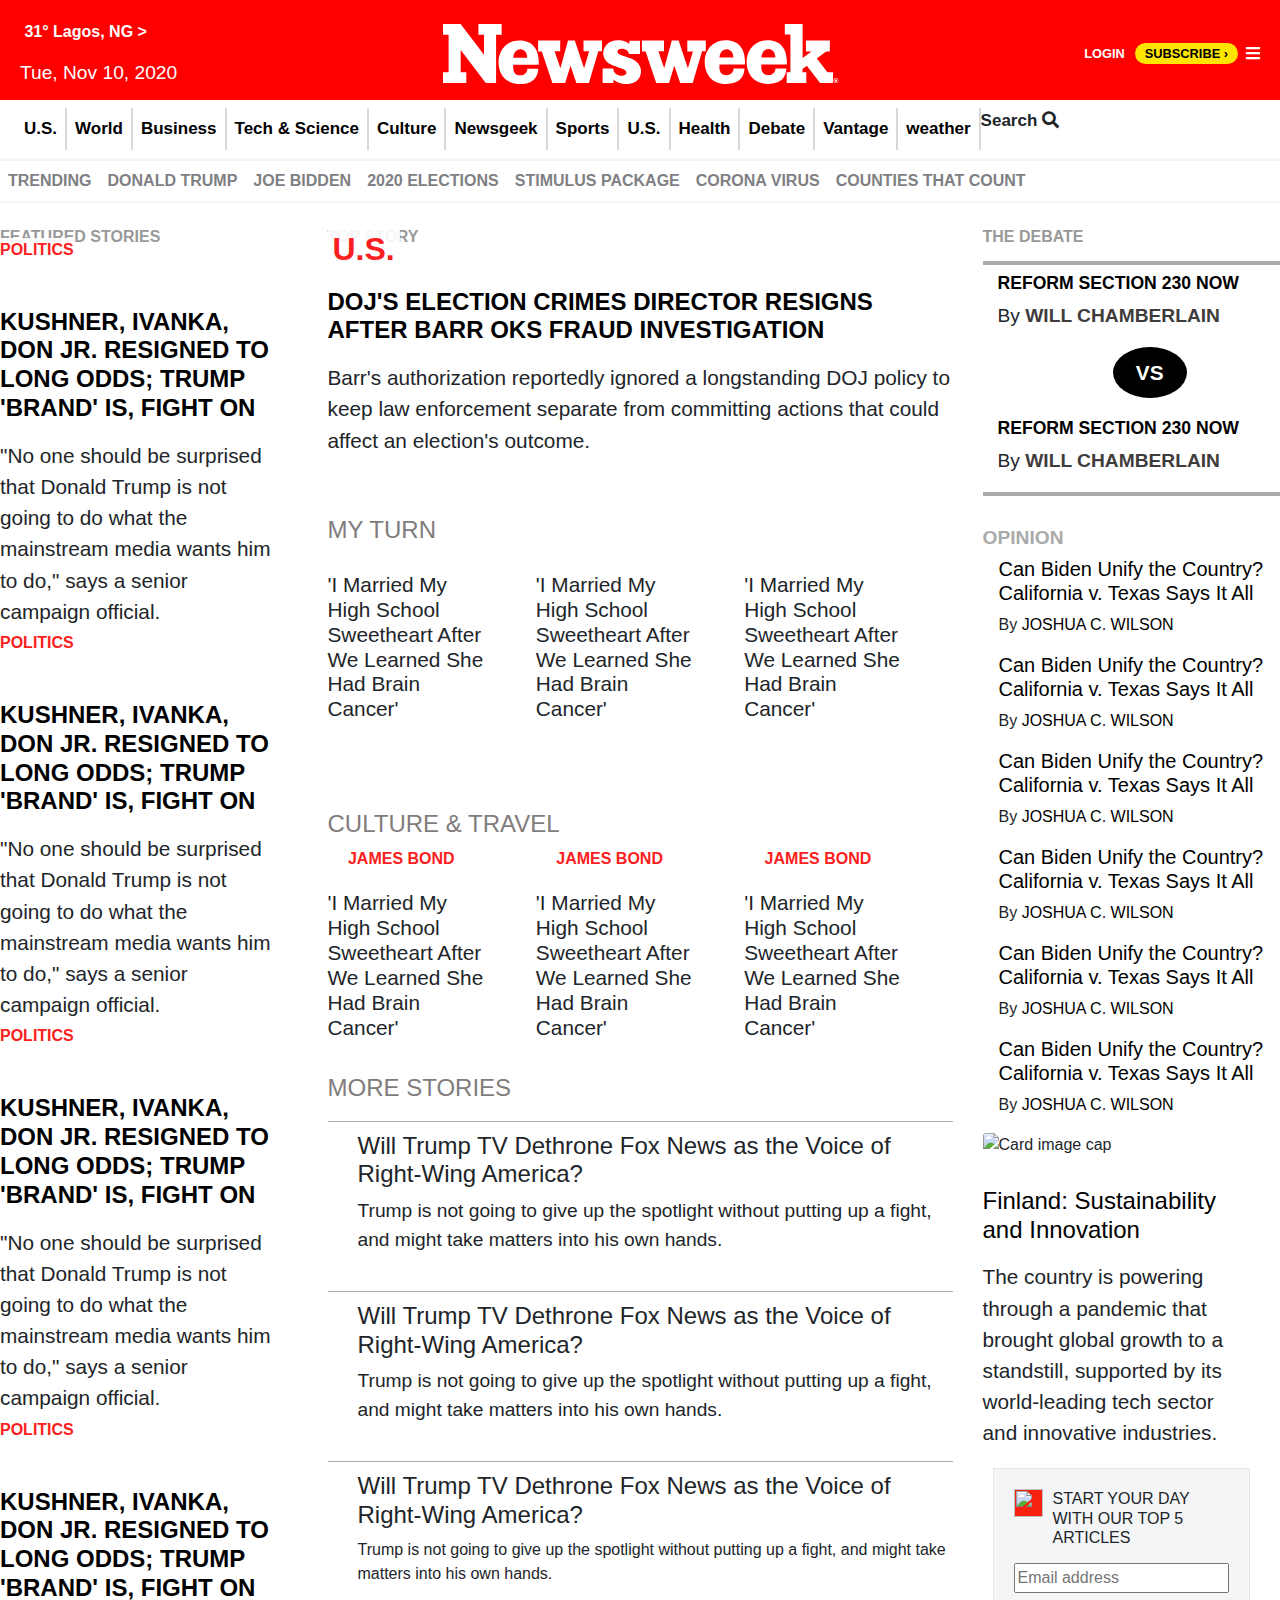
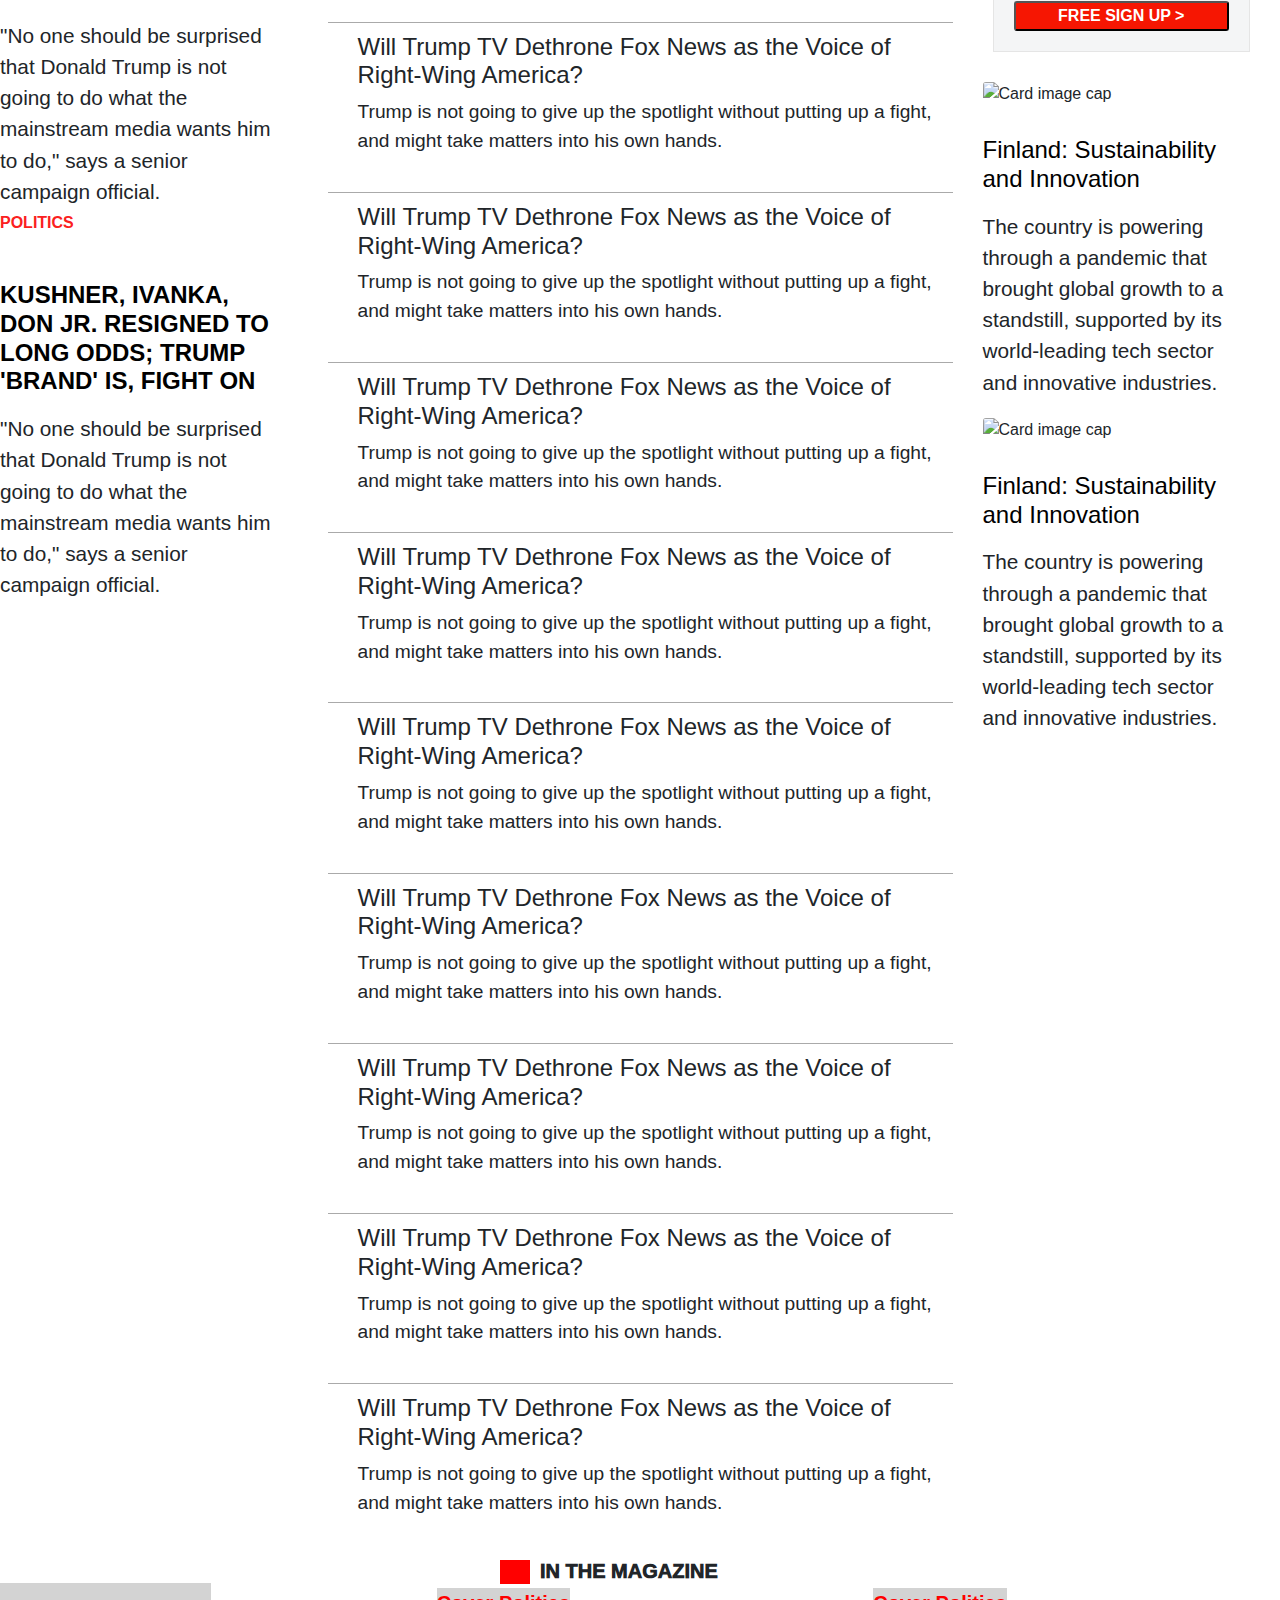
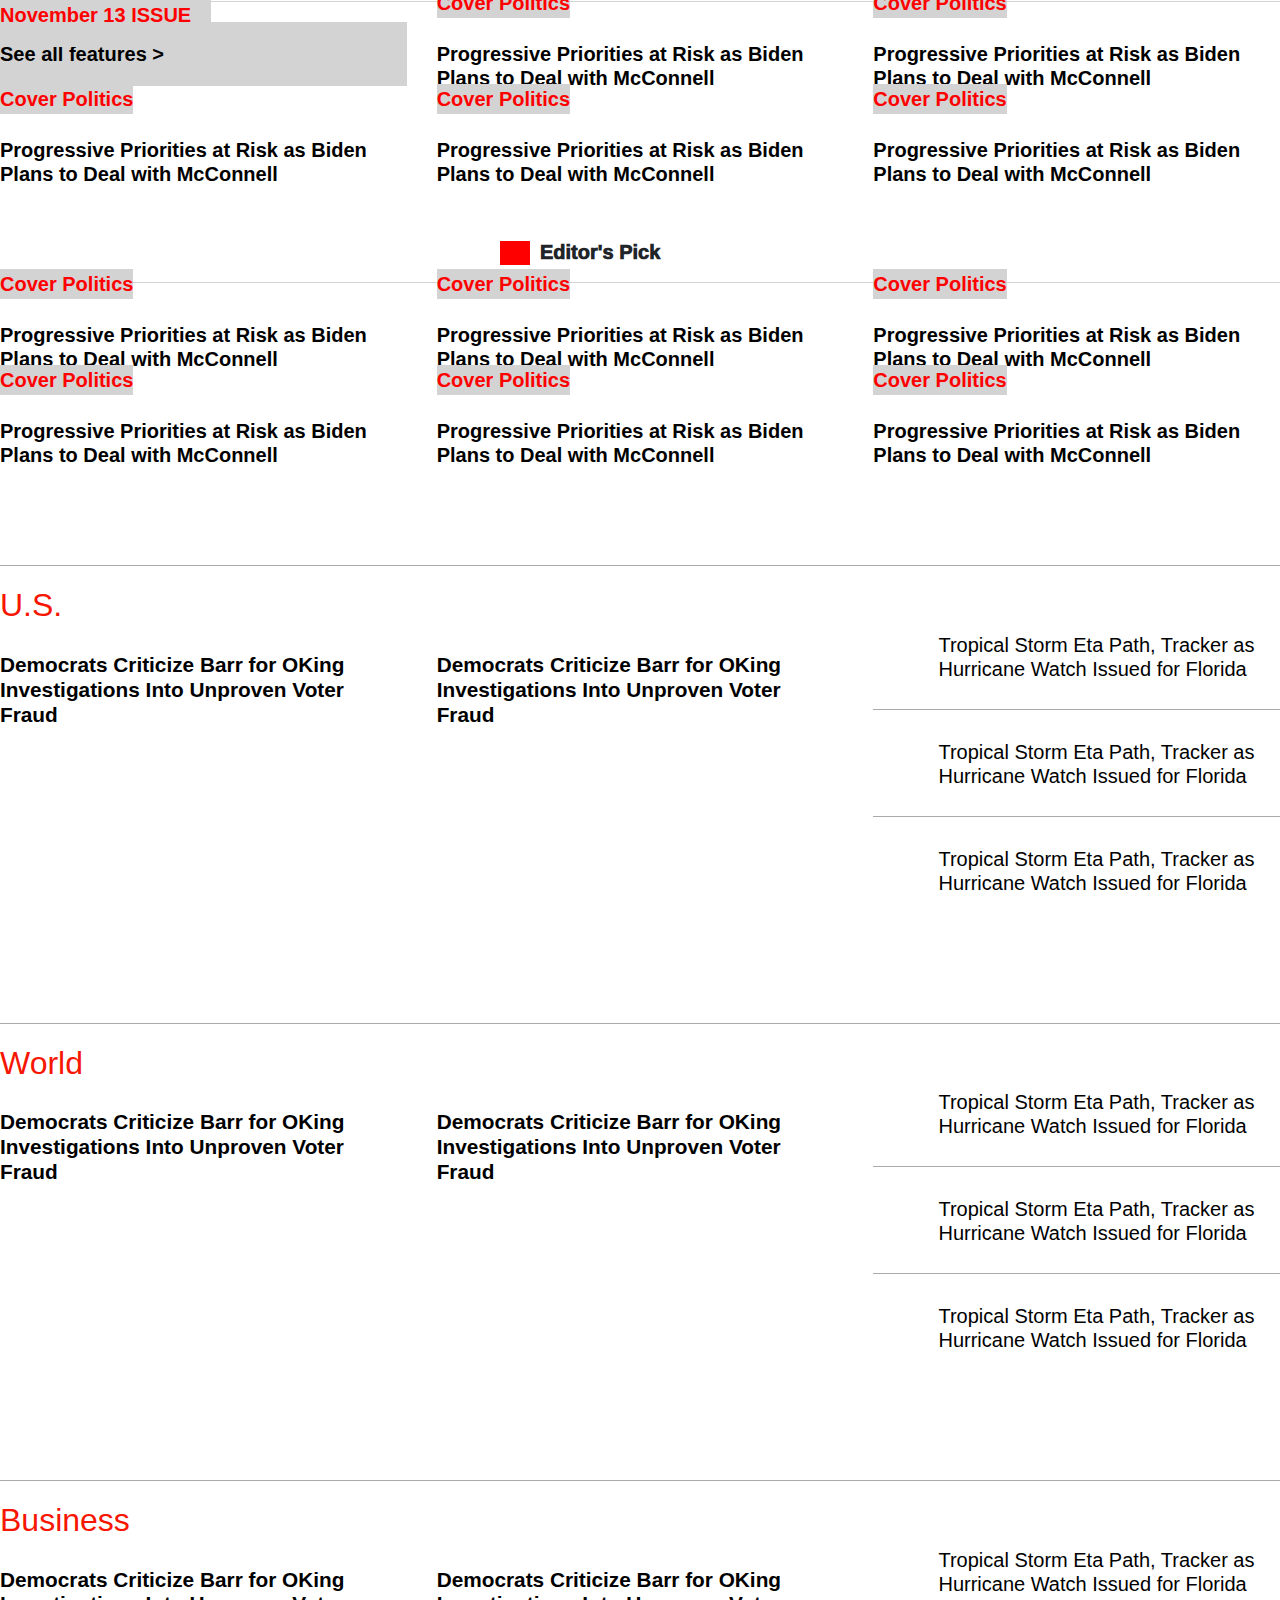
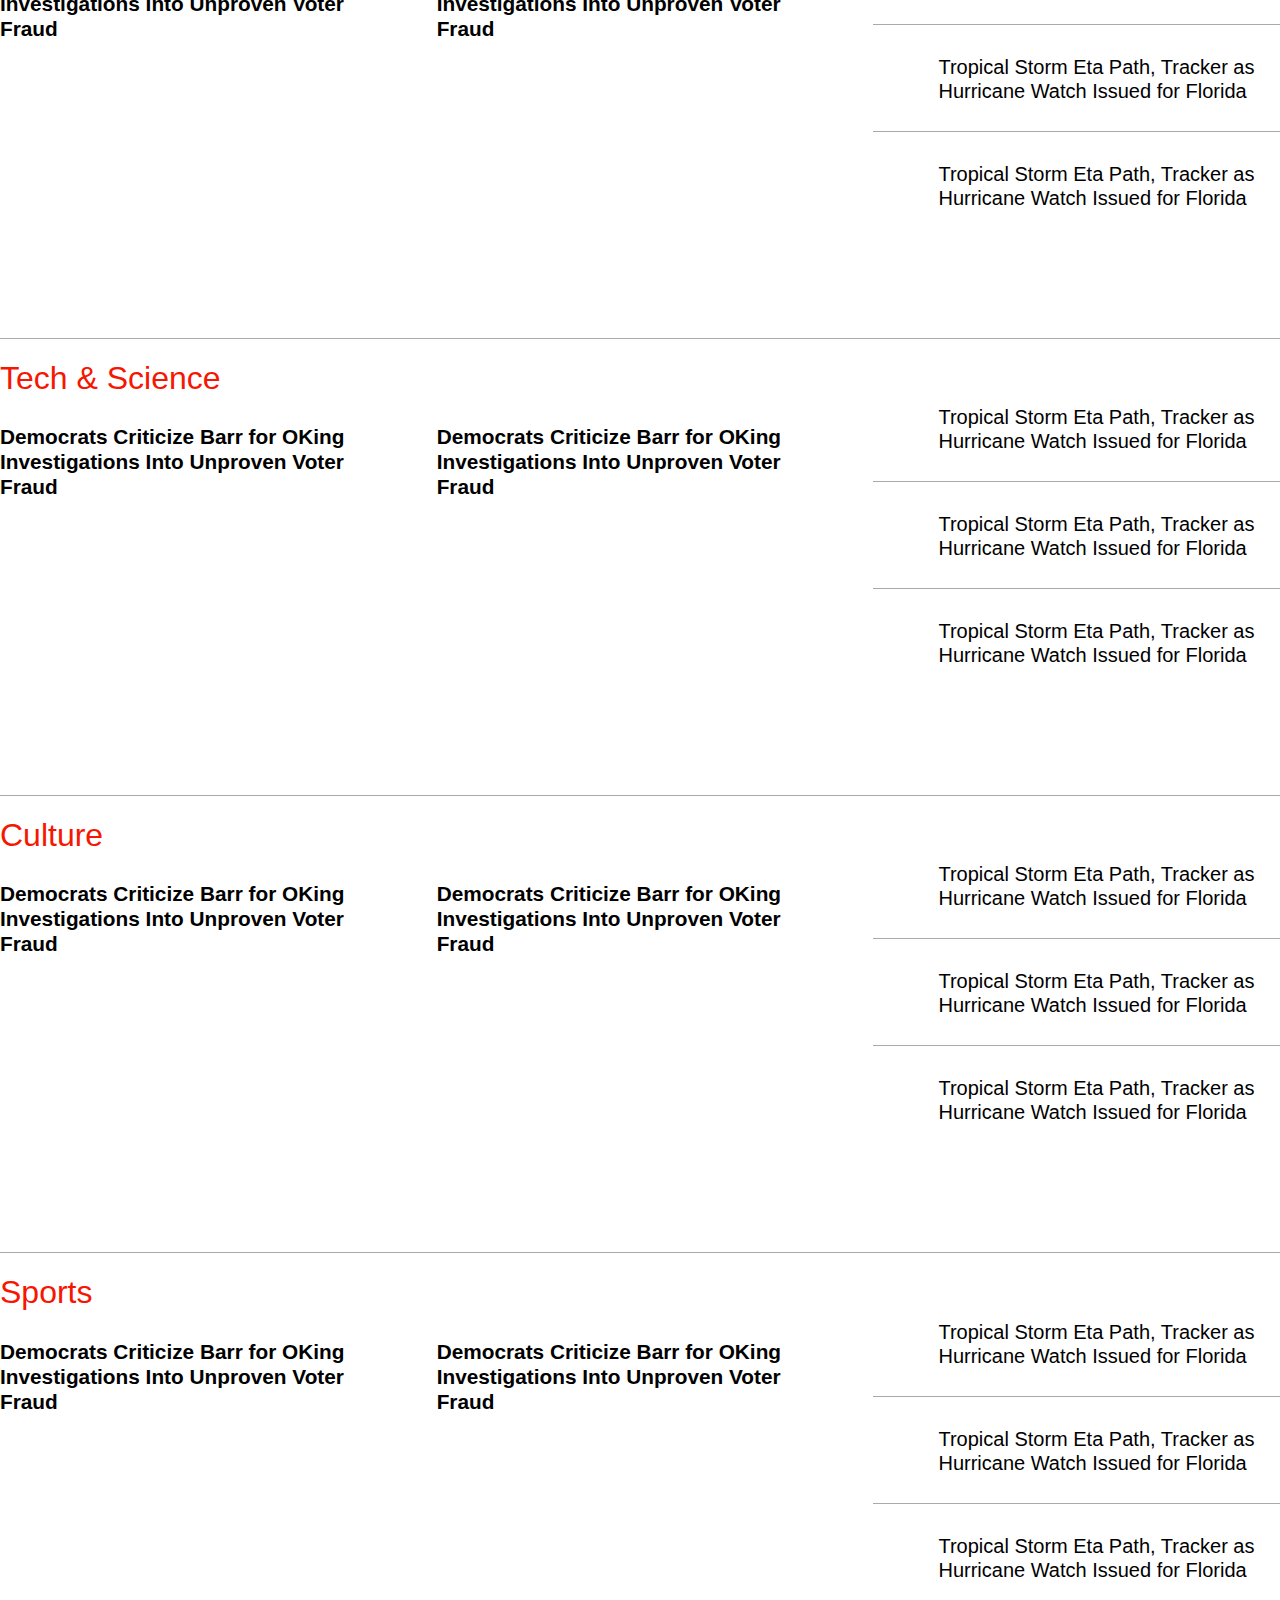
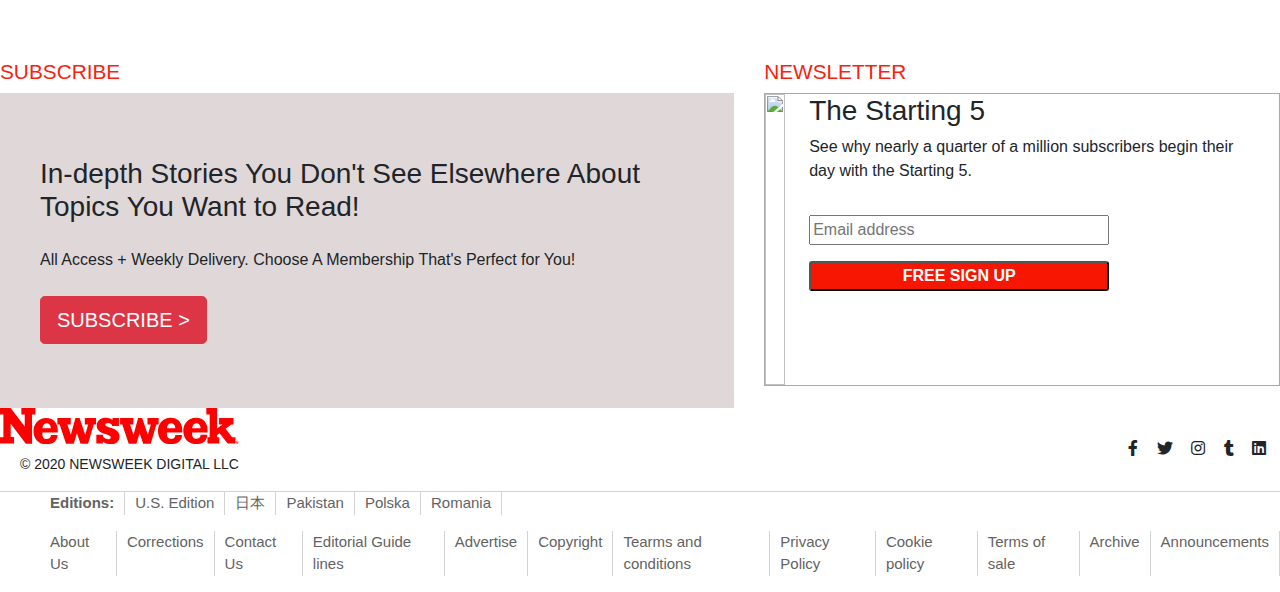
==== index.html @ dbd34411 "worked on subscribe and news weeek section" ====
<!DOCTYPE html>
<html lang="en">
<head>
<meta charset="UTF-8">
<meta name="viewport" content="width=device-width, initial-scale=1.0">
<meta http-equiv="X-UA-Compatible" content="ie=edge">
<meta name="Description" content="Enter your description here"/>
<link rel="stylesheet" href="https://cdnjs.cloudflare.com/ajax/libs/twitter-bootstrap/4.5.2/css/bootstrap.min.css">
<link rel="stylesheet" href="https://cdnjs.cloudflare.com/ajax/libs/font-awesome/5.15.0/css/all.min.css">
<link rel="stylesheet" href="css/style.css">
<title>Newsweek - News, Analysis, Politics</title>
</head>
<body>
  <div class="container-fluid p-0">
    <header class="nav-header">
      <div class="row">
        <div class="weather-date col-4">
          <span class="weather"><img src="https://g.newsweek.com/img/weather/33.png" alt=""> <a href="#">31° Lagos, NG ></a></span>
          <span class="date">Tue, Nov 10, 2020</span>
        </div>
        <div class=" col-6 col-lg-4 title"><a href="#">
          <!-- <a class="text-white" href="#">Newsweek</a> -->
          <svg version="1.1" width="396" height="60" style="fill: white;" xmlns="http://www.w3.org/2000/svg" xmlns:xlink="http://www.w3.org/1999/xlink" x="0px" y="0px" viewBox="0 0 396 60" style="enable-background:new 0 0 395.6 60;" xml:space="preserve"><g><path class="st0" d="M58.7,10.8h-5.6v48.3H42.8l-25.1-33v22.1h5.6v10.8H0V48.3h5.6V10.8H0V0h17.6L41,30.7V10.8h-5.6V0h23.2	L58.7,10.8L58.7,10.8z M95.8,38c0,0.9,0,1.8-0.1,2.7H70.3c-0.7,8.2,2.4,10.6,7.1,10.6c3.9,0,6.9-2.6,6.9-6.6h11	c-0.3,7.2-4,15.4-18.5,15.4c-14.5,0-21.3-10.5-21.3-22.1c0-10.5,7-21.6,21-21.6C89.9,16.3,95.8,25.6,95.8,38 M159,27.3h-3.7	l-9.4,31.8h-12.5l-5.9-17.4l-5.3,17.4h-12.8L98.8,27.4h-3.7V16.6h22.1v10.7h-5.6l5.8,16.9l7.6-27.6h6.8l9.3,27.6l5-16.9h-5.6V16.6	H159L159,27.3L159,27.3z M174.5,27.8c0,1.5,1.2,2.5,5.4,3.9l6,2c5.5,1.8,12.1,5.9,12.1,13.4c0,8.8-6.6,13-14.7,13	c-6.5,0-11.5-3.2-12.9-4.6V59h-10.8V44.4h10.6c0.3,4.8,4.6,7.3,8.5,7.3c3.2,0,4.7-1.4,4.7-3c0-2-1.2-3.1-6.5-4.8l-5.3-1.8	c-5.4-1.7-11.4-5.7-11.4-12.8c0-8.7,7.7-13.1,14.3-13.1c6.8,0,10.1,1.9,11.8,3.8l0.1-3.3H197v13.3h-11.2c-0.2-3.6-3.7-5.2-7.2-5.2	C175.8,24.8,174.5,26.1,174.5,27.8 M262.8,27.3h-3.7l-9.4,31.8h-12.5l-5.9-17.4L226,59.1h-12.8l-10.6-31.7h-3.7V16.6h22.1v10.7	h-5.6l5.8,16.9l7.6-27.6h6.8l9.3,27.7l5-16.9h-5.6V16.6h18.5V27.3z M302,37.9c0,0.9,0,1.8-0.1,2.7h-25.4	c-0.7,8.2,2.4,10.6,7.1,10.6c3.9,0,6.9-2.6,6.9-6.6h11c-0.3,7.2-4,15.4-18.5,15.4c-14.5,0-21.3-10.5-21.3-22.1	c0-10.5,7-21.6,21-21.6C296.1,16.2,302,25.5,302,37.9 M343.9,37.8c0,0.9,0,1.8-0.1,2.7h-25.4c-0.7,8.2,2.4,10.6,7.1,10.6	c3.9,0,6.9-2.6,6.9-6.6h11c-0.3,7.2-4,15.4-18.5,15.4c-14.5,0-21.3-10.5-21.3-22.1c0-10.5,7-21.6,21-21.6	C338,16.1,343.9,25.4,343.9,37.8 M389.9,59h-12.8l-13.3-17.3l-4.3,3.2v3.4h3.8V59h-19.6V48.3h3.7V10.6h-5.6V0h17.8v33.9l8.9-6.5	h-5.6V16.6h23.9v10.8h-3.7l-9.3,7l10.7,13.9h5.6L389.9,59L389.9,59z M395.6,56.6c0,0.5-0.1,0.9-0.4,1.2c-0.2,0.4-0.5,0.7-0.9,0.9	c-0.4,0.2-0.8,0.4-1.3,0.4c-0.5,0-0.9-0.1-1.2-0.4c-0.4-0.2-0.7-0.5-0.9-0.9c-0.2-0.4-0.4-0.8-0.4-1.2c0-0.5,0.1-0.9,0.4-1.2	c0.2-0.4,0.5-0.7,0.9-0.9c0.4-0.2,0.8-0.4,1.2-0.4c0.5,0,0.9,0.1,1.3,0.4c0.4,0.2,0.7,0.5,0.9,0.9	C395.5,55.8,395.6,56.2,395.6,56.6 M394.6,58c0.4-0.4,0.6-0.9,0.6-1.4c0-0.6-0.2-1-0.6-1.4s-0.9-0.6-1.4-0.6s-1,0.2-1.4,0.6	c-0.4,0.4-0.6,0.9-0.6,1.4c0,0.6,0.2,1,0.6,1.4c0.4,0.4,0.9,0.6,1.4,0.6S394.2,58.4,394.6,58 M393.6,56.8c0.1,0.1,0.2,0.1,0.2,0.1	c0.1,0.1,0.2,0.2,0.2,0.3c0,0,0.2,0.3,0.4,0.8h-0.8c-0.3-0.5-0.4-0.8-0.5-0.9c-0.1-0.1-0.2-0.2-0.3-0.2c0,0-0.1,0-0.1,0v1.1h-0.6	v-2.6h1.2c0.4,0,0.6,0.1,0.7,0.2c0.2,0.2,0.2,0.3,0.2,0.6c0,0.2-0.1,0.4-0.2,0.5C393.9,56.6,393.8,56.7,393.6,56.8 M393.5,56.3	c0.1-0.1,0.1-0.2,0.1-0.3s-0.1-0.2-0.1-0.3c-0.1-0.1-0.2-0.1-0.4-0.1h-0.3v0.7h0.3C393.3,56.4,393.4,56.4,393.5,56.3 M318.4,33.5	h13.9c0-6-3.9-8.4-6.8-8.4C322.1,25.2,318.6,27.9,318.4,33.5 M276.5,33.6h13.9c0-6-3.9-8.4-6.8-8.4C280.3,25.2,276.8,28,276.5,33.6 M70.3,33.7h13.9c0-6-3.9-8.4-6.8-8.4C74.1,25.3,70.6,28.1,70.3,33.7"></path></g></svg>
        </div>
        <!-- <div class="right col-4">
          <span class="right-span"><a href="#">Login</a></span>
          <span class="right-span"><i class="far fa-user"></i></span>
          <button class="right-span">SUBSCRIBE</button>
          <span class="right-span"><i class="fas fa-bars"></i></span>
        </div> -->
        <div class="col-lg-4 col-6 d-flex justify-content-end align-items-center">
          <a class="text-white" id="login" href="#">Login</a>
          <a id="subscribe-btn" href="#">Subscribe &#8250;</a>
          <a id="hamburger" href="#"><i class="fa fa-bars"></i></a>
        </div>
      </div>
    </header>
      <nav class="navbar nav-1 navbar-expand">
        <ul class="navbar-nav"> 
          <li class="nav-item">
            <a href="#" class="nav-link">
              U.S.
            </a>
          </li>
          <li class="nav-item">
            <a href="#" class="nav-link">
              World
            </a>
          </li>
          <li class="nav-item">
            <a href="#" class="nav-link">
              Business
            </a>
          </li>
          <li class="nav-item">
            <a href="#" class="nav-link">
              Tech & Science
            </a>
          </li>
          <li class="nav-item">
            <a href="#" class="nav-link">
              Culture
            </a>
          </li>
          <li class="nav-item">
            <a href="#" class="nav-link">
              Newsgeek
            </a>
          </li>
          <li class="nav-item">
            <a href="#" class="nav-link">
              Sports
            </a>
          </li>
          <li class="nav-item">
            <a href="#" class="nav-link">
              U.S.
            </a>
          </li>
          <li class="nav-item">
            <a href="#" class="nav-link">
              Health
            </a>
          </li>
          <li class="nav-item">
            <a href="#" class="nav-link">
              Debate
            </a>
          </li>
          <li class="nav-item">
            <a href="#" class="nav-link">
              Vantage
            </a>
          </li>
          <li class="nav-item">
            <a href="#" class="nav-link">
              weather
            </a>
          </li>
          <div class="search">
            Search
            <i class="fas fa-search"></i>
          </div>
        </ul>
      </nav>

      <nav class="nav-2 navbar-expand">
        <ul class=" navbar-nav">
          <li class="nav-items">
            <a href="#" class="nav-link">
              <strong>Trending</strong>
            </a>
          </li>
          <li class="nav-items">
            <a href="#" class="nav-link">
              Donald Trump
            </a>
          </li>
          <li class="nav-items">
            <a href="#" class="nav-link">
              Joe Bidden
            </a>
          </li>
          <li class="nav-items">
            <a href="#" class="nav-link">
              2020 Elections
            </a>
          </li>
          <li class="nav-items">
            <a href="#" class="nav-link">
              Stimulus Package
            </a>
          </li>
          <li class="nav-items">
            <a href="#" class="nav-link">
              Corona Virus
            </a>
          </li>
          <li class="nav-items">
            <a href="#" class="nav-link">
              Counties that count
            </a>
          </li>
        </ul>
      </nav>
  </div>
  

  <main>
    <section class="section-1">
      <div class="container-fluid pt-4">
        <div class="row">
            <div class="col-lg-3 col-md-5 order-md-2 order-lg-1 order-2 featured">
              <h3 class="text-uppercase">Featured stories</h3>
              <div class="card">
                <div class="card-img-b-overlay">
                  <img src="https://d.newsweek.com/en/full/1668772/bernie.webp?w=397&h=265&q=90&f=660df23a96579d51aa0d5fe0dfcadda8" alt="">
                  <p>Politics</p>
                </div>
                <div class="card-body">
                  <h3 class="card-title"><a href="#">Kushner, Ivanka, Don Jr. Resigned to Long Odds; Trump 'Brand' Is, Fight On</a></h3>
                  <p class="card-text">
                    "No one should be surprised that Donald Trump is not going to do what the mainstream media wants him to do," says a senior campaign official.
                  </p>
                </div>
              </div>

              <div class="card">
                <div class="card-img-b-overlay">
                  <img src="https://d.newsweek.com/en/full/1668772/bernie.webp?w=397&h=265&q=90&f=660df23a96579d51aa0d5fe0dfcadda8" alt="">
                  <p>Politics</p>
                </div>
                <div class="card-body">
                  <h3 class="card-title"><a href="#">Kushner, Ivanka, Don Jr. Resigned to Long Odds; Trump 'Brand' Is, Fight On</a></h3>
                  <p class="card-text">
                    "No one should be surprised that Donald Trump is not going to do what the mainstream media wants him to do," says a senior campaign official.
                  </p>
                </div>
              </div>

              <div class="card">
                <div class="card-img-b-overlay">
                  <img src="https://d.newsweek.com/en/full/1668772/bernie.webp?w=397&h=265&q=90&f=660df23a96579d51aa0d5fe0dfcadda8" alt="">
                  <p>Politics</p>
                </div>
                <div class="card-body">
                  <h3 class="card-title"><a href="#">Kushner, Ivanka, Don Jr. Resigned to Long Odds; Trump 'Brand' Is, Fight On</a></h3>
                  <p class="card-text">
                    "No one should be surprised that Donald Trump is not going to do what the mainstream media wants him to do," says a senior campaign official.
                  </p>
                </div>
              </div>

              <div class="card">
                <div class="card-img-b-overlay">
                  <img src="https://d.newsweek.com/en/full/1668772/bernie.webp?w=397&h=265&q=90&f=660df23a96579d51aa0d5fe0dfcadda8" alt="">
                  <p>Politics</p>
                </div>
                <div class="card-body">
                  <h3 class="card-title"><a href="#">Kushner, Ivanka, Don Jr. Resigned to Long Odds; Trump 'Brand' Is, Fight On</a></h3>
                  <p class="card-text">
                    "No one should be surprised that Donald Trump is not going to do what the mainstream media wants him to do," says a senior campaign official.
                  </p>
                </div>
              </div>

              <div class="card">
                <div class="card-img-b-overlay">
                  <img src="https://d.newsweek.com/en/full/1668772/bernie.webp?w=397&h=265&q=90&f=660df23a96579d51aa0d5fe0dfcadda8" alt="">
                  <p>Politics</p>
                </div>
                <div class="card-body">
                  <h3 class="card-title"><a href="#">Kushner, Ivanka, Don Jr. Resigned to Long Odds; Trump 'Brand' Is, Fight On</a></h3>
                  <p class="card-text">
                    "No one should be surprised that Donald Trump is not going to do what the mainstream media wants him to do," says a senior campaign official.
                  </p>
                </div>
              </div>  
            </div>

            <div class="col-lg-6 col-md-7 order-md-2 order-lg-2 order-1">
              <h3>TOP STORY</h3>
              <div class="card">
                <div class=" card-img-b-overlay">
                  <img src="https://d.newsweek.com/en/full/1667825/william-barr-doj-election-fraud-richard-pilger.webp?w=591&h=364&f=08a16cc196a5241341f9371dc2321fe0" alt="">
                  <div class="image-name">U.S.</div>
                </div>
                <h3 class="card-title">
                  <a href="#">
                    DOJ's Election Crimes Director Resigns After Barr OKs Fraud Investigation
                  </a>
                </h3>
                <p class="card-text">
                  Barr's authorization reportedly ignored a longstanding DOJ policy to keep law enforcement separate from committing actions that could affect an election's outcome.
                </p>
              </div>
              <section class="turn-1">
                <h2 class="text-uppercase">My Turn</h2>
                <div class="my-turn container-fluid row">
                  <div class="turn col-md-4">
                    <div class="card">
                      <img class=" card-img-top" src="https://d.newsweek.com/en/full/1663976/cancer-brain-cancer-marriage-love.jpg?w=397&h=397&f=4e8162d236ad943a638f397a84f07ada" alt="">
                      <h4 class="card-body">'I Married My High School Sweetheart After We Learned She Had Brain Cancer'</h4>
                    </div>
                  </div>

                  <div class="turn col-md-4">
                    <div class="card">
                      <img class=" card-img-top" src="https://d.newsweek.com/en/full/1663976/cancer-brain-cancer-marriage-love.jpg?w=397&h=397&f=4e8162d236ad943a638f397a84f07ada" alt="">
                      <h4 class="card-body">'I Married My High School Sweetheart After We Learned She Had Brain Cancer'</h4>
                    </div>
                  </div>

                  <div class="turn col-md-4">
                    <div class="card">
                      <img class=" card-img-top" src="https://d.newsweek.com/en/full/1663976/cancer-brain-cancer-marriage-love.jpg?w=397&h=397&f=4e8162d236ad943a638f397a84f07ada" alt="">
                      <h4 class="card-body">'I Married My High School Sweetheart After We Learned She Had Brain Cancer'</h4>
                    </div>
                  </div>
                  
                </div>
              </section>

                <section class="travel turn-1">
                  <h2 class="text-uppercase">Culture & Travel</h2>
                  <div class="travel container-fluid row">
                    <div class="turn col-md-4">
                      <div class="card">
                        <div class="card-img-b-overlay">
                          <img class="card-img-top" src="https://d.newsweek.com/en/full/1663976/cancer-brain-cancer-marriage-love.jpg?w=397&h=397&f=4e8162d236ad943a638f397a84f07ada" alt="">
                          <span class="card-text p-1 px-3 crd">James Bond</span>
                        </div>
                        <h4 class="card-body">'I Married My High School Sweetheart After We Learned She Had Brain Cancer'</h4>
                      </div>
                    </div>

                    <div class="turn col-md-4">
                      <div class="card">
                        <div class="card-img-b-overlay">
                          <img class="card-img-top" src="https://d.newsweek.com/en/full/1663976/cancer-brain-cancer-marriage-love.jpg?w=397&h=397&f=4e8162d236ad943a638f397a84f07ada" alt="">
                          <span class="card-text p-1 px-3 crd">James Bond</span>
                        </div>
                        <h4 class="card-body">'I Married My High School Sweetheart After We Learned She Had Brain Cancer'</h4>
                      </div>
                    </div>

                    <div class="turn col-md-4">
                      <div class="card">
                        <div class="card-img-b-overlay">
                          <img class="card-img-top" src="https://d.newsweek.com/en/full/1663976/cancer-brain-cancer-marriage-love.jpg?w=397&h=397&f=4e8162d236ad943a638f397a84f07ada" alt="">
                          <span class="card-text p-1 px-3 crd">James Bond</span>
                        </div>
                        <h4 class="card-body">'I Married My High School Sweetheart After We Learned She Had Brain Cancer'</h4>
                      </div>
                    </div>

                  </div>
                </section>
              
              <div class="more-stories">
                <h2>More stories</h2>
                <div class="story d-flex flex-row">
                  <img src="https://d.newsweek.com/en/full/1653758/donald-trump-miami-town-hall-october-2020.webp?w=95&h=95&f=7fb9ab2252531dd9ad7056bfc5cd3470" alt="">
                  <div class="d-flex flex-column">
                    <h4>Will Trump TV Dethrone Fox News as the Voice of Right-Wing America?</h4>
                    <p class="para">
                      Trump is not going to give up the spotlight without putting up a fight, and might take matters into his own hands.
                    </p>
                  </div>
                </div>

                <div class="story d-flex flex-row">
                  <img src="https://d.newsweek.com/en/full/1653758/donald-trump-miami-town-hall-october-2020.webp?w=95&h=95&f=7fb9ab2252531dd9ad7056bfc5cd3470" alt="">
                  <div class="d-flex flex-column">
                    <h4>Will Trump TV Dethrone Fox News as the Voice of Right-Wing America?</h4>
                    <p class="para">
                      Trump is not going to give up the spotlight without putting up a fight, and might take matters into his own hands.
                    </p>
                  </div>
                </div>

                <div class="story d-flex flex-row">
                  <img src="https://d.newsweek.com/en/full/1653758/donald-trump-miami-town-hall-october-2020.webp?w=95&h=95&f=7fb9ab2252531dd9ad7056bfc5cd3470" alt="">
                  <div class="d-flex flex-column">
                    <h4>Will Trump TV Dethrone Fox News as the Voice of Right-Wing America?</h4>
                    <p>
                      Trump is not going to give up the spotlight without putting up a fight, and might take matters into his own hands.
                    </p class="para">
                  </div>
                </div>

                <div class="story d-flex flex-row">
                  <img src="https://d.newsweek.com/en/full/1653758/donald-trump-miami-town-hall-october-2020.webp?w=95&h=95&f=7fb9ab2252531dd9ad7056bfc5cd3470" alt="">
                  <div class="d-flex flex-column">
                    <h4>Will Trump TV Dethrone Fox News as the Voice of Right-Wing America?</h4>
                    <p class="para">
                      Trump is not going to give up the spotlight without putting up a fight, and might take matters into his own hands.
                    </p>
                  </div>
                </div>

                <div class="story d-flex flex-row">
                  <img src="https://d.newsweek.com/en/full/1653758/donald-trump-miami-town-hall-october-2020.webp?w=95&h=95&f=7fb9ab2252531dd9ad7056bfc5cd3470" alt="">
                  <div class="d-flex flex-column">
                    <h4>Will Trump TV Dethrone Fox News as the Voice of Right-Wing America?</h4>
                    <p class="para">
                      Trump is not going to give up the spotlight without putting up a fight, and might take matters into his own hands.
                    </p>
                  </div>
                </div>

                <div class="story d-flex flex-row">
                  <img src="https://d.newsweek.com/en/full/1653758/donald-trump-miami-town-hall-october-2020.webp?w=95&h=95&f=7fb9ab2252531dd9ad7056bfc5cd3470" alt="">
                  <div class="d-flex flex-column">
                    <h4>Will Trump TV Dethrone Fox News as the Voice of Right-Wing America?</h4>
                    <p class="para">
                      Trump is not going to give up the spotlight without putting up a fight, and might take matters into his own hands.
                    </p>
                  </div>
                </div>

                <div class="story d-flex flex-row">
                  <img src="https://d.newsweek.com/en/full/1653758/donald-trump-miami-town-hall-october-2020.webp?w=95&h=95&f=7fb9ab2252531dd9ad7056bfc5cd3470" alt="">
                  <div class="d-flex flex-column">
                    <h4>Will Trump TV Dethrone Fox News as the Voice of Right-Wing America?</h4>
                    <p class="para">
                      Trump is not going to give up the spotlight without putting up a fight, and might take matters into his own hands.
                    </p>
                  </div>
                </div>

                <div class="story d-flex flex-row">
                  <img src="https://d.newsweek.com/en/full/1653758/donald-trump-miami-town-hall-october-2020.webp?w=95&h=95&f=7fb9ab2252531dd9ad7056bfc5cd3470" alt="">
                  <div class="d-flex flex-column">
                    <h4>Will Trump TV Dethrone Fox News as the Voice of Right-Wing America?</h4>
                    <p class="para">
                      Trump is not going to give up the spotlight without putting up a fight, and might take matters into his own hands.
                    </p>
                  </div>
                </div>

                <div class="story d-flex flex-row">
                  <img src="https://d.newsweek.com/en/full/1653758/donald-trump-miami-town-hall-october-2020.webp?w=95&h=95&f=7fb9ab2252531dd9ad7056bfc5cd3470" alt="">
                  <div class="d-flex flex-column">
                    <h4>Will Trump TV Dethrone Fox News as the Voice of Right-Wing America?</h4>
                    <p class="para">
                      Trump is not going to give up the spotlight without putting up a fight, and might take matters into his own hands.
                    </p>
                  </div>
                </div>

                <div class="story d-flex flex-row">
                  <img src="https://d.newsweek.com/en/full/1653758/donald-trump-miami-town-hall-october-2020.webp?w=95&h=95&f=7fb9ab2252531dd9ad7056bfc5cd3470" alt="">
                  <div class="d-flex flex-column">
                    <h4>Will Trump TV Dethrone Fox News as the Voice of Right-Wing America?</h4>
                    <p class="para">
                      Trump is not going to give up the spotlight without putting up a fight, and might take matters into his own hands.
                    </p>
                  </div>
                </div>

                <div class="story d-flex flex-row">
                  <img src="https://d.newsweek.com/en/full/1653758/donald-trump-miami-town-hall-october-2020.webp?w=95&h=95&f=7fb9ab2252531dd9ad7056bfc5cd3470" alt="">
                  <div class="d-flex flex-column">
                    <h4>Will Trump TV Dethrone Fox News as the Voice of Right-Wing America?</h4>
                    <p class="para">
                      Trump is not going to give up the spotlight without putting up a fight, and might take matters into his own hands.
                    </p>
                  </div>
                </div>

                <div class="story d-flex flex-row">
                  <img src="https://d.newsweek.com/en/full/1653758/donald-trump-miami-town-hall-october-2020.webp?w=95&h=95&f=7fb9ab2252531dd9ad7056bfc5cd3470" alt="">
                  <div class="d-flex flex-column">
                    <h4>Will Trump TV Dethrone Fox News as the Voice of Right-Wing America?</h4>
                    <p class="para">
                      Trump is not going to give up the spotlight without putting up a fight, and might take matters into his own hands.
                    </p>
                  </div>
                </div>
                
              </div>
            </div>

            <div class="col-lg-3 order-lg-3 order-3">
              <div class="debate">
                <h3 class="debate-title">The Debate</h3>
                <div class="first-debate d-flex flex-row">
                  <img src="https://d.newsweek.com/en/full/1658151/will-chamberlain.png?w=63&h=63&f=0f67e4867a449c492c69eace2d4fc225" alt="">
                  <div class="content">
                    <h3><a href="#">Reform Section 230 Now</a></h3>
                    <p>By <a href="#">WILL CHAMBERLAIN</a></p>
                  </div>
                </div>

                <div class="vs">VS</div>

                <div class="second-debate d-flex flex-row">
                  <img class="order-2" src="https://d.newsweek.com/en/full/1661065/matthew-feeney.png?w=63&h=63&f=826520efe202ccf595116c471a294d6f" alt="">
                  <div class="content">
                    <h3><a href="#">Reform Section 230 Now</a></h3>
                    <p>By <a href="#">WILL CHAMBERLAIN</a></p>
                  </div>
                </div>
              </div>

              <div class="opinion">
                <h3>
                  <a href="#">Opinion</a>
                </h3>

                <div class="opinion-box d-flex flex-row">
                  <img src="https://d.newsweek.com/en/full/1598216/joshua-c-wilson.png?w=63&h=63&f=10000e40757c6afd0e47058d1e010205" alt="">
                  <div class="content">
                    <h5><a href="#">Can Biden Unify the Country? California v. Texas Says It All</a></h5>
                    <p>By <a href="#">JOSHUA C. WILSON</a></p>
                  </div>
                </div>

                <div class="opinion-box d-flex flex-row">
                  <img src="https://d.newsweek.com/en/full/1598216/joshua-c-wilson.png?w=63&h=63&f=10000e40757c6afd0e47058d1e010205" alt="">
                  <div class="content">
                    <h5><a href="#">Can Biden Unify the Country? California v. Texas Says It All</a></h5>
                    <p>By <a href="#">JOSHUA C. WILSON</a></p>
                  </div>
                </div>

                <div class="opinion-box d-flex flex-row">
                  <img src="https://d.newsweek.com/en/full/1598216/joshua-c-wilson.png?w=63&h=63&f=10000e40757c6afd0e47058d1e010205" alt="">
                  <div class="content">
                    <h5><a href="#">Can Biden Unify the Country? California v. Texas Says It All</a></h5>
                    <p>By <a href="#">JOSHUA C. WILSON</a></p>
                  </div>
                </div>

                <div class="opinion-box d-flex flex-row">
                  <img src="https://d.newsweek.com/en/full/1598216/joshua-c-wilson.png?w=63&h=63&f=10000e40757c6afd0e47058d1e010205" alt="">
                  <div class="content">
                    <h5><a href="#">Can Biden Unify the Country? California v. Texas Says It All</a></h5>
                    <p>By <a href="#">JOSHUA C. WILSON</a></p>
                  </div>
                </div>

                <div class="opinion-box d-flex flex-row">
                  <img src="https://d.newsweek.com/en/full/1598216/joshua-c-wilson.png?w=63&h=63&f=10000e40757c6afd0e47058d1e010205" alt="">
                  <div class="content">
                    <h5><a href="#">Can Biden Unify the Country? California v. Texas Says It All</a></h5>
                    <p>By <a href="#">JOSHUA C. WILSON</a></p>
                  </div>
                </div>

                <div class="opinion-box d-flex flex-row">
                  <img src="https://d.newsweek.com/en/full/1598216/joshua-c-wilson.png?w=63&h=63&f=10000e40757c6afd0e47058d1e010205" alt="">
                  <div class="content">
                    <h5><a href="#">Can Biden Unify the Country? California v. Texas Says It All</a></h5>
                    <p>By <a href="#">JOSHUA C. WILSON</a></p>
                  </div>
                </div>

                <div class="card" style="width: 18rem;">
                  <img class="card-img-top" src="https://d.newsweek.com/en/full/1657994/cul-map-otherworldly-banner.webp?w=397&h=397&f=47c67cfe599f41a62cc265fbfd773556" alt="Card image cap">
                  <div class="card-body">
                    <h5 class="card-title"><a href="#"> Finland: Sustainability and Innovation</a></h5>
                    <p class="card-text">The country is powering through a pandemic that brought global growth to a standstill, supported by its world-leading tech sector and innovative industries.</p>
                  </div>
                </div>

                <form action="" method="post">
                  <div class="d-flex flex-row">
                    <img src="https://g.newsweek.com/www/images/logo-n1.svg" alt="">
                    <h4>START YOUR DAY WITH OUR TOP 5 ARTICLES</h4>
                  </div>
                  <input class="my-2" type="email" name="email" placeholder="Email address" required>
                  <button type="submit">FREE SIGN UP ></button>
                </form>
                
                <div class="card" style="width: 18rem;">
                  <img class="card-img-top" src="https://d.newsweek.com/en/full/1657994/cul-map-otherworldly-banner.webp?w=397&h=397&f=47c67cfe599f41a62cc265fbfd773556" alt="Card image cap">
                  <div class="card-body">
                    <h5 class="card-title"><a href="#"> Finland: Sustainability and Innovation</a></h5>
                    <p class="card-text">The country is powering through a pandemic that brought global growth to a standstill, supported by its world-leading tech sector and innovative industries.</p>
                  </div>
                </div>

                <div class="card" style="width: 18rem;">
                  <img class="card-img-top" src="https://d.newsweek.com/en/full/1657994/cul-map-otherworldly-banner.webp?w=397&h=397&f=47c67cfe599f41a62cc265fbfd773556" alt="Card image cap">
                  <div class="card-body">
                    <h5 class="card-title"><a href="#"> Finland: Sustainability and Innovation</a></h5>
                    <p class="card-text">The country is powering through a pandemic that brought global growth to a standstill, supported by its world-leading tech sector and innovative industries.</p>
                  </div>
                </div>
              </div>
            </div>                
        </div> 
        </section>
      </div>

    <div class="container-fluid">
      <section class="second-section">
        <div class="header">
          <div class="logo-img"><img src="https://g.newsweek.com/www/images/logo-n1.svg" alt=""></div>
          <h5 class="logo-name">IN THE MAGAZINE</h5>
        </div>

        <div class="second-section-1 row">
          <div class="second-section-item col-md-4">
            <div class="card">
              <img class="card-img-top" src="https://d.newsweek.com/en/full/1658908/cover-november-06-11-2020.webp?w=290&h=387&q=90&f=0cd9cd71bb584fa4ef61db1c92c181f6" alt="">
              <h5 class="card-body h31">November 13 ISSUE</h5>
              <h1 class="h30"><a href="#">See all features ></a></h1>
            </div>
          </div>

          <div class="second-section-2 col-md-4">
            <div class="second-section-item">
              <div class="card">
                <img class="card-img-top" src="https://d.newsweek.com/en/full/1667282/fe-biden-cover-feature-01.webp?w=466&h=311&l=50&t=43&q=90&f=caf3ae86be0b27d2194e0a5fc3bf5726" alt="">
                <div class="h31"><span class="crd-txt">Cover</span> <span>Politics</span></div>
              <h1 class="h32"><a href="#">Progressive Priorities at Risk as Biden Plans to Deal with McConnell</a></h1>
              </div>
            </div>
          </div>

          <div class="second-section-2 col-md-4">
            <div class="second-section-item">
              <div class="card">
                <img class="card-img-top" src="https://d.newsweek.com/en/full/1667282/fe-biden-cover-feature-01.webp?w=466&h=311&l=50&t=43&q=90&f=caf3ae86be0b27d2194e0a5fc3bf5726" alt="">
                <div class="h31"><span class="crd-txt">Cover</span> <span>Politics</span></div>
                <h1 class="h32"><a href="#">Progressive Priorities at Risk as Biden Plans to Deal with McConnell</a></h1>
              </div>
            </div>
          </div>

          <div class="second-section-2 col-md-4">
            <div class="second-section-item">
              <div class="card">
                <img class="card-img-top" src="https://d.newsweek.com/en/full/1667282/fe-biden-cover-feature-01.webp?w=466&h=311&l=50&t=43&q=90&f=caf3ae86be0b27d2194e0a5fc3bf5726" alt="">
                <div class="h31"><span class="crd-txt">Cover</span> <span>Politics</span></div>
                <h1 class="h32"><a href="#">Progressive Priorities at Risk as Biden Plans to Deal with McConnell</a></h1>
              </div>
            </div>
          </div>

          <div class="second-section-2 col-md-4">
            <div class="second-section-item">
              <div class="card">
                <img class="card-img-top" src="https://d.newsweek.com/en/full/1667282/fe-biden-cover-feature-01.webp?w=466&h=311&l=50&t=43&q=90&f=caf3ae86be0b27d2194e0a5fc3bf5726" alt="">
                <div class="h31"><span class="crd-txt">Cover</span> <span>Politics</span></div>
                <h1 class="h32"><a href="#">Progressive Priorities at Risk as Biden Plans to Deal with McConnell</a></h1>
              </div>
            </div>
          </div>

          <div class="second-section-2 col-md-4">
            <div class="second-section-item">
              <div class="card">
                <img class="card-img-top" src="https://d.newsweek.com/en/full/1667282/fe-biden-cover-feature-01.webp?w=466&h=311&l=50&t=43&q=90&f=caf3ae86be0b27d2194e0a5fc3bf5726" alt="">
                <div class="h31"><span class="crd-txt">Cover</span> <span>Politics</span></div>
                <h1 class="h32"><a href="#">Progressive Priorities at Risk as Biden Plans to Deal with McConnell</a></h1>
              </div>
            </div>
          </div>
        </div>

        <div class="container-fluid">
          <section class="second-section">
            <div class="header">
              <div class="logo-img"><img src="https://g.newsweek.com/www/images/logo-n1.svg" alt=""></div>
              <h5 class="logo-name">Editor's Pick</h5>
            </div>
    
            <div class="second-section-1 row">
    
              <div class="second-section-2 col-md-4">
                <div class="second-section-item">
                  <div class="card">
                    <img class="card-img-top" src="https://d.newsweek.com/en/full/1668049/georgia-poll-workers-separate-ballots.webp?w=397&h=265&f=ba0d04fb103b39705073a9f7b5325f4c" alt="">
                    <div class="h31"><span class="crd-txt">Cover</span> <span>Politics</span></div>
                  <h1 class="h32"><a href="#">Progressive Priorities at Risk as Biden Plans to Deal with McConnell</a></h1>
                  </div>
                </div>
              </div>
    
              <div class="second-section-2 col-md-4">
                <div class="second-section-item">
                  <div class="card">
                    <img class="card-img-top" src="https://d.newsweek.com/en/full/1668049/georgia-poll-workers-separate-ballots.webp?w=397&h=265&f=ba0d04fb103b39705073a9f7b5325f4c" alt="">
                    <div class="h31"><span class="crd-txt">Cover</span> <span>Politics</span></div>
                  <h1 class="h32"><a href="#">Progressive Priorities at Risk as Biden Plans to Deal with McConnell</a></h1>
                  </div>
                </div>
              </div>
    
              <div class="second-section-2 col-md-4">
                <div class="second-section-item">
                  <div class="card">
                    <img class="card-img-top" src="https://d.newsweek.com/en/full/1668049/georgia-poll-workers-separate-ballots.webp?w=397&h=265&f=ba0d04fb103b39705073a9f7b5325f4c" alt="">
                    <div class="h31"><span class="crd-txt">Cover</span> <span>Politics</span></div>
                  <h1 class="h32"><a href="#">Progressive Priorities at Risk as Biden Plans to Deal with McConnell</a></h1>
                  </div>
                </div>
              </div>
    
              <div class="second-section-2 col-md-4">
                <div class="second-section-item">
                  <div class="card">
                    <img class="card-img-top" src="https://d.newsweek.com/en/full/1668049/georgia-poll-workers-separate-ballots.webp?w=397&h=265&f=ba0d04fb103b39705073a9f7b5325f4c" alt="">
                    <div class="h31"><span class="crd-txt">Cover</span> <span>Politics</span></div>
                  <h1 class="h32"><a href="#">Progressive Priorities at Risk as Biden Plans to Deal with McConnell</a></h1>
                  </div>
                </div>
              </div>
    
              <div class="second-section-2 col-md-4">
                <div class="second-section-item">
                  <div class="card">
                    <img class="card-img-top" src="https://d.newsweek.com/en/full/1668049/georgia-poll-workers-separate-ballots.webp?w=397&h=265&f=ba0d04fb103b39705073a9f7b5325f4c" alt="">
                    <div class="h31"><span class="crd-txt">Cover</span> <span>Politics</span></div>
                  <h1 class="h32"><a href="#">Progressive Priorities at Risk as Biden Plans to Deal with McConnell</a></h1>
                  </div>
                </div>
              </div>

              <div class="second-section-2 col-md-4">
                <div class="second-section-item">
                  <div class="card">
                    <img class="card-img-top" src="https://d.newsweek.com/en/full/1668049/georgia-poll-workers-separate-ballots.webp?w=397&h=265&f=ba0d04fb103b39705073a9f7b5325f4c" alt="">
                    <div class="h31"><span class="crd-txt">Cover</span> <span>Politics</span></div>
                  <h1 class="h32"><a href="#">Progressive Priorities at Risk as Biden Plans to Deal with McConnell</a></h1>
                  </div>
                </div>
              </div>
            </div>


  <div class="container-fluid">
    <section class="us">
      <h2>U.S.</h2>

      <div class="row">
        <div class="us-1 col-md-4">
          <div class="card">
            <img class="card-img-top" src="https://d.newsweek.com/en/full/1667850/elizabeth-warren-william-barr-reactions-election-fraud.webp?w=397&h=265&f=3192c3cfcd67676c45c76353c451b8a2" alt="">
          <h2 class="card-body">Democrats Criticize Barr for OKing Investigations Into Unproven Voter Fraud</h2>
          </div> 
        </div>

        <div class="us-1 col-md-4">
          <div class="card">
            <img class="card-img-top" src="https://d.newsweek.com/en/full/1667850/elizabeth-warren-william-barr-reactions-election-fraud.webp?w=397&h=265&f=3192c3cfcd67676c45c76353c451b8a2" alt="">
          <h2 class="card-body">Democrats Criticize Barr for OKing Investigations Into Unproven Voter Fraud</h2>
          </div> 
        </div>

        <aside class="col-md-4">
          <div class="d-flex flex-row">
            <img src="https://d.newsweek.com/en/full/1668839/tropical-storm-eta.webp?w=397&h=265&f=16e5107f98ef1180f7ce669fb320d6be" alt="">
            <h5><a href="#">Tropical Storm Eta Path, Tracker as Hurricane Watch Issued for Florida</a></h5>
          </div>


          <div class="d-flex flex-row">
            <img src="https://d.newsweek.com/en/full/1668839/tropical-storm-eta.webp?w=397&h=265&f=16e5107f98ef1180f7ce669fb320d6be" alt="">
            <h5><a href="#">Tropical Storm Eta Path, Tracker as Hurricane Watch Issued for Florida</a></h5>
          </div>

          <div class="d-flex flex-row">
            <img src="https://d.newsweek.com/en/full/1668839/tropical-storm-eta.webp?w=397&h=265&f=16e5107f98ef1180f7ce669fb320d6be" alt="">
            <h5><a href="#">Tropical Storm Eta Path, Tracker as Hurricane Watch Issued for Florida</a></h5>
          </div>

        </aside>

      </div>
      
    </section>

    <section class="us">
      <h2>World</h2>

      <div class="row">
        <div class="us-1 col-md-4">
          <div class="card">
            <img class="card-img-top" src="https://d.newsweek.com/en/full/1667850/elizabeth-warren-william-barr-reactions-election-fraud.webp?w=397&h=265&f=3192c3cfcd67676c45c76353c451b8a2" alt="">
          <h2 class="card-body">Democrats Criticize Barr for OKing Investigations Into Unproven Voter Fraud</h2>
          </div> 
        </div>

        <div class="us-1 col-md-4">
          <div class="card">
            <img class="card-img-top" src="https://d.newsweek.com/en/full/1667850/elizabeth-warren-william-barr-reactions-election-fraud.webp?w=397&h=265&f=3192c3cfcd67676c45c76353c451b8a2" alt="">
          <h2 class="card-body">Democrats Criticize Barr for OKing Investigations Into Unproven Voter Fraud</h2>
          </div> 
        </div>

        <aside class="col-md-4">
          <div class="d-flex flex-row">
            <img src="https://d.newsweek.com/en/full/1668839/tropical-storm-eta.webp?w=397&h=265&f=16e5107f98ef1180f7ce669fb320d6be" alt="">
            <h5><a href="#">Tropical Storm Eta Path, Tracker as Hurricane Watch Issued for Florida</a></h5>
          </div>


          <div class="d-flex flex-row">
            <img src="https://d.newsweek.com/en/full/1668839/tropical-storm-eta.webp?w=397&h=265&f=16e5107f98ef1180f7ce669fb320d6be" alt="">
            <h5><a href="#">Tropical Storm Eta Path, Tracker as Hurricane Watch Issued for Florida</a></h5>
          </div>

          <div class="d-flex flex-row">
            <img src="https://d.newsweek.com/en/full/1668839/tropical-storm-eta.webp?w=397&h=265&f=16e5107f98ef1180f7ce669fb320d6be" alt="">
            <h5><a href="#">Tropical Storm Eta Path, Tracker as Hurricane Watch Issued for Florida</a></h5>
          </div>

        </aside>

      </div>
      
    </section>


    <section class="us">
      <h2>Business</h2>

      <div class="row">
        <div class="us-1 col-md-4">
          <div class="card">
            <img class="card-img-top" src="https://d.newsweek.com/en/full/1667850/elizabeth-warren-william-barr-reactions-election-fraud.webp?w=397&h=265&f=3192c3cfcd67676c45c76353c451b8a2" alt="">
          <h2 class="card-body">Democrats Criticize Barr for OKing Investigations Into Unproven Voter Fraud</h2>
          </div> 
        </div>

        <div class="us-1 col-md-4">
          <div class="card">
            <img class="card-img-top" src="https://d.newsweek.com/en/full/1667850/elizabeth-warren-william-barr-reactions-election-fraud.webp?w=397&h=265&f=3192c3cfcd67676c45c76353c451b8a2" alt="">
          <h2 class="card-body">Democrats Criticize Barr for OKing Investigations Into Unproven Voter Fraud</h2>
          </div> 
        </div>

        <aside class="col-md-4">
          <div class="d-flex flex-row">
            <img src="https://d.newsweek.com/en/full/1668839/tropical-storm-eta.webp?w=397&h=265&f=16e5107f98ef1180f7ce669fb320d6be" alt="">
            <h5><a href="#">Tropical Storm Eta Path, Tracker as Hurricane Watch Issued for Florida</a></h5>
          </div>


          <div class="d-flex flex-row">
            <img src="https://d.newsweek.com/en/full/1668839/tropical-storm-eta.webp?w=397&h=265&f=16e5107f98ef1180f7ce669fb320d6be" alt="">
            <h5><a href="#">Tropical Storm Eta Path, Tracker as Hurricane Watch Issued for Florida</a></h5>
          </div>

          <div class="d-flex flex-row">
            <img src="https://d.newsweek.com/en/full/1668839/tropical-storm-eta.webp?w=397&h=265&f=16e5107f98ef1180f7ce669fb320d6be" alt="">
            <h5><a href="#">Tropical Storm Eta Path, Tracker as Hurricane Watch Issued for Florida</a></h5>
          </div>

        </aside>

      </div>
      
    </section>


    <section class="us">
      <h2>Tech & Science</h2>

      <div class="row">
        <div class="us-1 col-md-4">
          <div class="card">
            <img class="card-img-top" src="https://d.newsweek.com/en/full/1667850/elizabeth-warren-william-barr-reactions-election-fraud.webp?w=397&h=265&f=3192c3cfcd67676c45c76353c451b8a2" alt="">
          <h2 class="card-body">Democrats Criticize Barr for OKing Investigations Into Unproven Voter Fraud</h2>
          </div> 
        </div>

        <div class="us-1 col-md-4">
          <div class="card">
            <img class="card-img-top" src="https://d.newsweek.com/en/full/1667850/elizabeth-warren-william-barr-reactions-election-fraud.webp?w=397&h=265&f=3192c3cfcd67676c45c76353c451b8a2" alt="">
          <h2 class="card-body">Democrats Criticize Barr for OKing Investigations Into Unproven Voter Fraud</h2>
          </div> 
        </div>

        <aside class="col-md-4">
          <div class="d-flex flex-row">
            <img src="https://d.newsweek.com/en/full/1668839/tropical-storm-eta.webp?w=397&h=265&f=16e5107f98ef1180f7ce669fb320d6be" alt="">
            <h5><a href="#">Tropical Storm Eta Path, Tracker as Hurricane Watch Issued for Florida</a></h5>
          </div>


          <div class="d-flex flex-row">
            <img src="https://d.newsweek.com/en/full/1668839/tropical-storm-eta.webp?w=397&h=265&f=16e5107f98ef1180f7ce669fb320d6be" alt="">
            <h5><a href="#">Tropical Storm Eta Path, Tracker as Hurricane Watch Issued for Florida</a></h5>
          </div>

          <div class="d-flex flex-row">
            <img src="https://d.newsweek.com/en/full/1668839/tropical-storm-eta.webp?w=397&h=265&f=16e5107f98ef1180f7ce669fb320d6be" alt="">
            <h5><a href="#">Tropical Storm Eta Path, Tracker as Hurricane Watch Issued for Florida</a></h5>
          </div>

        </aside>

      </div>
      
    </section>


    <section class="us">
      <h2>Culture</h2>

      <div class="row">
        <div class="us-1 col-md-4">
          <div class="card">
            <img class="card-img-top" src="https://d.newsweek.com/en/full/1667850/elizabeth-warren-william-barr-reactions-election-fraud.webp?w=397&h=265&f=3192c3cfcd67676c45c76353c451b8a2" alt="">
          <h2 class="card-body">Democrats Criticize Barr for OKing Investigations Into Unproven Voter Fraud</h2>
          </div> 
        </div>

        <div class="us-1 col-md-4">
          <div class="card">
            <img class="card-img-top" src="https://d.newsweek.com/en/full/1667850/elizabeth-warren-william-barr-reactions-election-fraud.webp?w=397&h=265&f=3192c3cfcd67676c45c76353c451b8a2" alt="">
          <h2 class="card-body">Democrats Criticize Barr for OKing Investigations Into Unproven Voter Fraud</h2>
          </div> 
        </div>

        <aside class="col-md-4">
          <div class="d-flex flex-row">
            <img src="https://d.newsweek.com/en/full/1668839/tropical-storm-eta.webp?w=397&h=265&f=16e5107f98ef1180f7ce669fb320d6be" alt="">
            <h5><a href="#">Tropical Storm Eta Path, Tracker as Hurricane Watch Issued for Florida</a></h5>
          </div>


          <div class="d-flex flex-row">
            <img src="https://d.newsweek.com/en/full/1668839/tropical-storm-eta.webp?w=397&h=265&f=16e5107f98ef1180f7ce669fb320d6be" alt="">
            <h5><a href="#">Tropical Storm Eta Path, Tracker as Hurricane Watch Issued for Florida</a></h5>
          </div>

          <div class="d-flex flex-row">
            <img src="https://d.newsweek.com/en/full/1668839/tropical-storm-eta.webp?w=397&h=265&f=16e5107f98ef1180f7ce669fb320d6be" alt="">
            <h5><a href="#">Tropical Storm Eta Path, Tracker as Hurricane Watch Issued for Florida</a></h5>
          </div>

        </aside>

      </div>
      
    </section>


    <section class="us">
      <h2>Sports</h2>

      <div class="row">
        <div class="us-1 col-md-4">
          <div class="card">
            <img class="card-img-top" src="https://d.newsweek.com/en/full/1667850/elizabeth-warren-william-barr-reactions-election-fraud.webp?w=397&h=265&f=3192c3cfcd67676c45c76353c451b8a2" alt="">
          <h2 class="card-body">Democrats Criticize Barr for OKing Investigations Into Unproven Voter Fraud</h2>
          </div> 
        </div>

        <div class="us-1 col-md-4">
          <div class="card">
            <img class="card-img-top" src="https://d.newsweek.com/en/full/1667850/elizabeth-warren-william-barr-reactions-election-fraud.webp?w=397&h=265&f=3192c3cfcd67676c45c76353c451b8a2" alt="">
          <h2 class="card-body">Democrats Criticize Barr for OKing Investigations Into Unproven Voter Fraud</h2>
          </div> 
        </div>

        <aside class="col-md-4">
          <div class="d-flex flex-row">
            <img src="https://d.newsweek.com/en/full/1668839/tropical-storm-eta.webp?w=397&h=265&f=16e5107f98ef1180f7ce669fb320d6be" alt="">
            <h5><a href="#">Tropical Storm Eta Path, Tracker as Hurricane Watch Issued for Florida</a></h5>
          </div>


          <div class="d-flex flex-row">
            <img src="https://d.newsweek.com/en/full/1668839/tropical-storm-eta.webp?w=397&h=265&f=16e5107f98ef1180f7ce669fb320d6be" alt="">
            <h5><a href="#">Tropical Storm Eta Path, Tracker as Hurricane Watch Issued for Florida</a></h5>
          </div>

          <div class="d-flex flex-row">
            <img src="https://d.newsweek.com/en/full/1668839/tropical-storm-eta.webp?w=397&h=265&f=16e5107f98ef1180f7ce669fb320d6be" alt="">
            <h5><a href="#">Tropical Storm Eta Path, Tracker as Hurricane Watch Issued for Florida</a></h5>
          </div>

        </aside>

      </div>
      
    </section>

  </div>

    

  <div class="row">
    <div class="col-md-7 subscribe">
      <h2>Subscribe</h2>
      <div class="d-flex flex-row">
        <img src="https://d.newsweek.com/en/full/1658908/cover-november-06-11-2020.jpg?w=170&q=95&f=d5654a57e5e73c6bf7d75872dcbf38f9" alt="">
      <div class="sub">
        <h3 class="my-4">
          In-depth Stories You Don't See Elsewhere About Topics You Want to Read!
        </h3>
        
        <p class="my-4">All Access + Weekly Delivery.
          Choose A Membership That's Perfect for You!</p>
        <p class="lead my-4">
          <a class="btn btn-danger btn-lg" href="#" role="button">SUBSCRIBE ></a>
        </p>
      </div>
      </div>
    </div>

    <div class="col-md-5">
      <h2>Newsletter</h2>
      <div class="newsletter d-flex flex-row">
        <div class="newsletter-img">
          <img src="https://d.newsweek.com/en/full/1541302/starting5-homepage.png" alt="">
        </div>
        <div class="newsform d-flex flex-column px-4">
          <h3>The Starting 5</h3>
          <p>See why nearly a quarter of a million subscribers begin their day with the Starting 5.</p>
          <form action="" method="POST">
            <input class="my-3" type="email" name="email" placeholder="Email address">
            <button type="submit">FREE SIGN UP</button>
          </form>
        </div>
      </div>
    </div>
</div>

  </main>

  <div class="container-fluid p-0">
    <footer>
      <div class="footer-1">
        <div class="svg-footer">
          <svg version="1.1" id="Layer_1" xmlns="http://www.w3.org/2000/svg" xmlns:xlink="http://www.w3.org/1999/xlink" x="0px" y="0px" viewBox="0 0 395.6 60" style="enable-background:new 0 0 395.6 60;" xml:space="preserve"><g><path class="st0" d="M58.7,10.8h-5.6v48.3H42.8l-25.1-33v22.1h5.6v10.8H0V48.3h5.6V10.8H0V0h17.6L41,30.7V10.8h-5.6V0h23.2	L58.7,10.8L58.7,10.8z M95.8,38c0,0.9,0,1.8-0.1,2.7H70.3c-0.7,8.2,2.4,10.6,7.1,10.6c3.9,0,6.9-2.6,6.9-6.6h11	c-0.3,7.2-4,15.4-18.5,15.4c-14.5,0-21.3-10.5-21.3-22.1c0-10.5,7-21.6,21-21.6C89.9,16.3,95.8,25.6,95.8,38 M159,27.3h-3.7	l-9.4,31.8h-12.5l-5.9-17.4l-5.3,17.4h-12.8L98.8,27.4h-3.7V16.6h22.1v10.7h-5.6l5.8,16.9l7.6-27.6h6.8l9.3,27.6l5-16.9h-5.6V16.6	H159L159,27.3L159,27.3z M174.5,27.8c0,1.5,1.2,2.5,5.4,3.9l6,2c5.5,1.8,12.1,5.9,12.1,13.4c0,8.8-6.6,13-14.7,13	c-6.5,0-11.5-3.2-12.9-4.6V59h-10.8V44.4h10.6c0.3,4.8,4.6,7.3,8.5,7.3c3.2,0,4.7-1.4,4.7-3c0-2-1.2-3.1-6.5-4.8l-5.3-1.8	c-5.4-1.7-11.4-5.7-11.4-12.8c0-8.7,7.7-13.1,14.3-13.1c6.8,0,10.1,1.9,11.8,3.8l0.1-3.3H197v13.3h-11.2c-0.2-3.6-3.7-5.2-7.2-5.2	C175.8,24.8,174.5,26.1,174.5,27.8 M262.8,27.3h-3.7l-9.4,31.8h-12.5l-5.9-17.4L226,59.1h-12.8l-10.6-31.7h-3.7V16.6h22.1v10.7	h-5.6l5.8,16.9l7.6-27.6h6.8l9.3,27.7l5-16.9h-5.6V16.6h18.5V27.3z M302,37.9c0,0.9,0,1.8-0.1,2.7h-25.4	c-0.7,8.2,2.4,10.6,7.1,10.6c3.9,0,6.9-2.6,6.9-6.6h11c-0.3,7.2-4,15.4-18.5,15.4c-14.5,0-21.3-10.5-21.3-22.1	c0-10.5,7-21.6,21-21.6C296.1,16.2,302,25.5,302,37.9 M343.9,37.8c0,0.9,0,1.8-0.1,2.7h-25.4c-0.7,8.2,2.4,10.6,7.1,10.6	c3.9,0,6.9-2.6,6.9-6.6h11c-0.3,7.2-4,15.4-18.5,15.4c-14.5,0-21.3-10.5-21.3-22.1c0-10.5,7-21.6,21-21.6	C338,16.1,343.9,25.4,343.9,37.8 M389.9,59h-12.8l-13.3-17.3l-4.3,3.2v3.4h3.8V59h-19.6V48.3h3.7V10.6h-5.6V0h17.8v33.9l8.9-6.5	h-5.6V16.6h23.9v10.8h-3.7l-9.3,7l10.7,13.9h5.6L389.9,59L389.9,59z M395.6,56.6c0,0.5-0.1,0.9-0.4,1.2c-0.2,0.4-0.5,0.7-0.9,0.9	c-0.4,0.2-0.8,0.4-1.3,0.4c-0.5,0-0.9-0.1-1.2-0.4c-0.4-0.2-0.7-0.5-0.9-0.9c-0.2-0.4-0.4-0.8-0.4-1.2c0-0.5,0.1-0.9,0.4-1.2	c0.2-0.4,0.5-0.7,0.9-0.9c0.4-0.2,0.8-0.4,1.2-0.4c0.5,0,0.9,0.1,1.3,0.4c0.4,0.2,0.7,0.5,0.9,0.9	C395.5,55.8,395.6,56.2,395.6,56.6 M394.6,58c0.4-0.4,0.6-0.9,0.6-1.4c0-0.6-0.2-1-0.6-1.4s-0.9-0.6-1.4-0.6s-1,0.2-1.4,0.6	c-0.4,0.4-0.6,0.9-0.6,1.4c0,0.6,0.2,1,0.6,1.4c0.4,0.4,0.9,0.6,1.4,0.6S394.2,58.4,394.6,58 M393.6,56.8c0.1,0.1,0.2,0.1,0.2,0.1	c0.1,0.1,0.2,0.2,0.2,0.3c0,0,0.2,0.3,0.4,0.8h-0.8c-0.3-0.5-0.4-0.8-0.5-0.9c-0.1-0.1-0.2-0.2-0.3-0.2c0,0-0.1,0-0.1,0v1.1h-0.6	v-2.6h1.2c0.4,0,0.6,0.1,0.7,0.2c0.2,0.2,0.2,0.3,0.2,0.6c0,0.2-0.1,0.4-0.2,0.5C393.9,56.6,393.8,56.7,393.6,56.8 M393.5,56.3	c0.1-0.1,0.1-0.2,0.1-0.3s-0.1-0.2-0.1-0.3c-0.1-0.1-0.2-0.1-0.4-0.1h-0.3v0.7h0.3C393.3,56.4,393.4,56.4,393.5,56.3 M318.4,33.5	h13.9c0-6-3.9-8.4-6.8-8.4C322.1,25.2,318.6,27.9,318.4,33.5 M276.5,33.6h13.9c0-6-3.9-8.4-6.8-8.4C280.3,25.2,276.8,28,276.5,33.6 M70.3,33.7h13.9c0-6-3.9-8.4-6.8-8.4C74.1,25.3,70.6,28.1,70.3,33.7"></path></g></svg>
          <p class="foot-para">
            &copy; 2020 NEWSWEEK DIGITAL LLC
          </p>
        </div>
        <div class="foot-icons">
          <i class="fab fa-facebook-f"></i>
          <i class="fab fa-twitter"></i>
          <i class="fab fa-instagram"></i>
          <i class="fab fa-tumblr"></i>
          <i class="fab fa-linkedin"></i>
        </div>
      </div>
      <div class="footer-2">
        <ul class="footer-ul d-flex">
          <li>
            <a class="bold"href="#">Editions:</a>
          </li>
          <li>
            <a href="#">U.S. Edition</a>
          </li>
          <li>
            <a href="#">日本</a>
          </li>
          <li>
            <a href="#">Pakistan</a>
          </li>
          <li>
            <a href="#">Polska</a>
          </li>
          <li>
            <a href="#">Romania</a>
          </li>
        </ul>

        <ul class="footer-foot d-flex">
          <li>
            <a href="#">About Us</a>
          </li>
          <li>
            <a href="#">Corrections</a>
          </li>
          <li>
            <a href="#">Contact Us</a>
          </li>
          <li>
            <a href="#">Editorial Guide lines</a>
          </li>
          <li>
            <a href="#">Advertise</a>
          </li>
          <li>
            <a href="#">Copyright</a>
          </li>
          <li>
            <a href="#">Tearms and conditions</a>
          </li>
          <li>
            <a href="#">Privacy Policy</a>
          </li>
          <li>
            <a href="#">Cookie policy</a>
          </li>
          <li>
            <a href="#">Terms of sale</a>
          </li>
          <li>
            <a href="#">Archive</a>
          </li>
          <li>
            <a href="#">Announcements</a>
          </li>
        </ul>
      </div>
    </footer>
  </div>

<script src="https://cdnjs.cloudflare.com/ajax/libs/jquery/3.5.1/jquery.slim.min.js"></script>
<script src="https://cdnjs.cloudflare.com/ajax/libs/popper.js/1.16.1/umd/popper.min.js"></script>
<script src="https://cdnjs.cloudflare.com/ajax/libs/twitter-bootstrap/4.5.2/js/bootstrap.min.js"></script>
</body>
</html>
---- css/style.css ----
.nav-header {
  background-color: red;
  height: 100px;
  padding: 20px 20px;
  color: white;
}
.nav-header .row {
  display: flex;
  align-items: center;
}
.nav-header .row .weather-date {
  display: flex;
  flex-direction: column;
}
.nav-header .row .weather-date .weather {
  padding-bottom: 15px;
}
.nav-header .row .weather-date .weather a {
  color: #fff;
  font-weight: 700;
}
.nav-header .row .weather-date .weather:hover {
  text-decoration: none;
}
.nav-header .row .weather-date .date {
  font-size: 1.2em;
}
.nav-header .row .right {
  padding-left: 150px;
  align-content: space-between;
  text-decoration: none;
}
.nav-header .row .right .right-span {
  padding-right: 15px;
}

#login {
  margin-right: 10px;
}

#login,
#subscribe-btn {
  font-size: 0.8em;
  font-weight: bold;
  text-transform: uppercase;
}

#subscribe-btn {
  background-color: #ffe400;
  border-radius: 99em;
  padding: 1px 10px;
  white-space: nowrap;
  color: #000;
}

#hamburger {
  font-size: 1em;
  color: #fff;
  margin-left: 0.5em;
}

.container-fluid {
  max-width: 1380px;
  padding: 0;
}

.nav-1 {
  background-color: white;
  border-bottom: 3px solid;
  border-bottom-color: #f4f5f6;
  position: relative;
}
.nav-1 .navbar-nav {
  justify-content: center;
  font-size: 17px;
  font-weight: 800;
}
.nav-1 .nav-item {
  border-right: 2px solid #d9d9d9;
}
.nav-1 .nav-link {
  color: #000;
}

.nav-2 {
  font-size: 16px;
  font-weight: 700;
  text-transform: uppercase;
  border-bottom: 2px solid #f4f5f6;
}
.nav-2 .nav-link {
  color: #807f84;
}

.section-1 h3 {
  color: #999;
  text-transform: uppercase;
  font-size: 1em;
  font-weight: bold;
}
.section-1 a {
  color: #000;
}

.card {
  border: none;
  border-radius: 0;
  width: 100%;
}
.card img {
  width: 100%;
}
.card .card-img-b-overlay {
  position: relative;
}
.card .card-img-b-overlay p {
  position: absolute;
  bottom: 0;
  color: #fb2020;
  text-transform: uppercase;
  font-weight: bold;
  background-color: rgba(255, 255, 255, 0.9);
}
.card .card-body {
  text-align: left;
  margin-left: 0;
  padding-left: 0;
}
.card .card-title {
  font-size: 1.5em;
  padding: 10px 0 5px 0;
}
.card .card-text {
  font-size: 1.3em;
}
.card .image-name {
  position: absolute;
  bottom: 0;
  color: #fb2020;
  text-transform: uppercase;
  font-weight: bold;
  background-color: rgba(255, 255, 255, 0.9);
  font-size: 2em;
  padding: 5px;
}

.turn-1 {
  margin-top: 60px;
}
.turn-1 h2 {
  font-size: 1.5em;
  color: #817c7c;
  font-weight: 500;
}
.turn-1 .turn h4 {
  font-size: 1.3em;
}
.turn-1 .crd {
  bottom: 0;
  color: #fb2020;
  text-transform: uppercase;
  font-weight: bold;
  background-color: rgba(255, 255, 255, 0.9);
  font-size: 1em;
  padding: 5px;
}

.more-stories h2 {
  font-size: 1.5em;
  color: #817c7c;
  font-weight: 500;
  text-transform: uppercase;
  padding: 5px 0 10px 0;
}
.more-stories .story {
  padding: 10px 0 20px 0;
  border-top: 1px solid #aaa;
}
.more-stories .story .para {
  font-size: 1.2em;
}
.more-stories img {
  padding: 5px 25px 0 5px;
}

.debate .debate-title {
  border-bottom: 4px solid #aaa;
  padding: 0 0 15px 0;
}
.debate .content {
  margin-left: 15px;
}
.debate .content h3 {
  font-size: 1.1em;
  color: #000;
  font-weight: 800;
}
.debate .content p {
  font-size: 1.2em;
}
.debate .content p a {
  font-weight: 700;
  color: #3f3c3c;
}

.vs {
  color: white;
  font-size: 1.3em;
  font-weight: 700;
  text-align: center;
  padding: 10px;
  background-color: #000;
  border-radius: 100%;
  width: 25%;
  margin-left: 130px;
}

.second-debate {
  margin-top: 20px;
  border-bottom: 4px solid #aaa;
}

.opinion {
  margin-top: 30px;
}
.opinion h3 a {
  font-size: 1.2em;
  color: #aaa;
}
.opinion .opinion-box img {
  margin-right: 16px;
  height: 100%;
}

.special-card {
  border: 1px solid #aaa;
  text-align: center;
}
.special-card .card-body {
  padding-left: 15px;
  font-size: large;
}
.special-card .card-body .card-title {
  font-weight: 900;
  font-size: 1.5em;
}

form {
  max-width: 300px;
  margin: 0px 30px 30px 10px;
  border: 1px solid #e5e5e5;
  background-color: #f4f5f6;
  padding: 20px;
}
form img {
  flex: none;
  display: block;
  width: 29px;
  height: 28px;
  background: center/contain no-repeat #f72210;
  margin-right: 10px;
}
form h4 {
  font-size: 1em;
}
form input {
  width: 100%;
}
form button {
  color: white;
  cursor: pointer;
  font-weight: 900;
  background-color: #f61602;
  border-radius: 3px;
  width: 100%;
}

.us {
  border-top: 1px solid #aaa;
  margin-top: 50px;
  padding: 20px 0 20px 0;
}
.us h2 {
  color: #f61602;
}
.us .card-body {
  font-size: 1.3em;
  color: #000;
  font-weight: 600;
}
.us aside img {
  width: 25%;
}
.us aside .d-flex {
  margin-bottom: 30px;
  border-bottom: 1px solid #aaa;
  padding-bottom: 20px;
}
.us aside .d-flex:last-child {
  border-bottom: 0px;
}
.us aside .d-flex h5 {
  margin-left: 10px;
}
.us aside .d-flex h5 a {
  color: #000;
}

.container-fluid .second-section {
  width: 100%;
}
.container-fluid .second-section .header {
  display: flex;
  align-items: center;
  padding: 0 0 10px 500px;
  border-bottom: 1px solid lightgrey;
}
.container-fluid .second-section .header .logo-img {
  width: 30px;
  background-color: red;
}
.container-fluid .second-section .header .logo-name {
  padding-top: 6px;
  padding-left: 10px;
  font-weight: 1000;
  align-items: center;
}

.container-fluid .second-section .second-section-1 {
  padding: 20px 0px;
}
.container-fluid .second-section .second-section-1 .second-section-item {
  position: relative;
}
.container-fluid .second-section .second-section-1 .second-section-item .card .h31 {
  position: absolute;
  bottom: 39px;
  background-color: lightgrey;
  color: red;
  font-size: 20px;
  font-weight: bolder;
}
.container-fluid .second-section .second-section-1 .second-section-item .card .h30 {
  background-color: lightgrey;
  font-size: 20px;
  font-weight: bolder;
  padding: 20px 0;
}
.container-fluid .second-section .second-section-1 .second-section-item .card .h30 a {
  color: black;
}

.container-fluid .second-section .second-section-2 .second-section-item {
  position: relative;
}
.container-fluid .second-section .second-section-2 .second-section-item .card .h31 {
  position: absolute;
  bottom: 100px;
  background-color: lightgrey;
  color: red;
  font-size: 20px;
  font-weight: bolder;
}
.container-fluid .second-section .second-section-2 .second-section-item .card .h32 {
  font-size: 20px;
  font-weight: bolder;
  padding: 20px 0;
}
.container-fluid .second-section .second-section-2 .second-section-item .card .h32 a {
  color: black;
}

.subscribe h2 {
  color: #f72210;
  font-size: 1.3em;
  text-transform: uppercase;
}
.subscribe .d-flex {
  padding: 20px;
  background-color: #e0d8d8;
}
.subscribe .sub {
  padding: 20px;
}

.newsletter {
  border: 1px solid #aaa;
}
.newsletter .newsletter-img img {
  width: 100%;
  height: 100%;
}
.newsletter .newsform form {
  background-color: white;
  border: none;
  margin: 0;
  padding: 0 0 94px 0;
}

.col-md-5 h2 {
  color: #f72210;
  font-size: 1.3em;
  text-transform: uppercase;
}

.container-fluid footer .footer-1 {
  display: flex;
  justify-content: space-between;
  align-items: center;
  border-bottom: 1px solid lightgrey;
}
.container-fluid footer .footer-1 svg {
  fill: red;
}
.container-fluid footer .footer-1 .svg-footer {
  align-items: center;
}
.container-fluid footer .footer-1 .svg-footer .foot-para {
  padding-top: 10px;
  padding-left: 20px;
  font-size: 14px;
}
.container-fluid footer .footer-1 .foot-icons i {
  padding-right: 14px;
}
.container-fluid footer .footer-2 ul {
  list-style-type: none;
}
.container-fluid footer .footer-2 ul li {
  padding-right: 10px;
  padding-left: 10px;
  border-right: 1px solid lightgray;
  font-size: 15px;
}
.container-fluid footer .footer-2 ul li a {
  color: #636363;
}
.container-fluid footer .footer-2 ul li .bold {
  font-weight: 800;
}
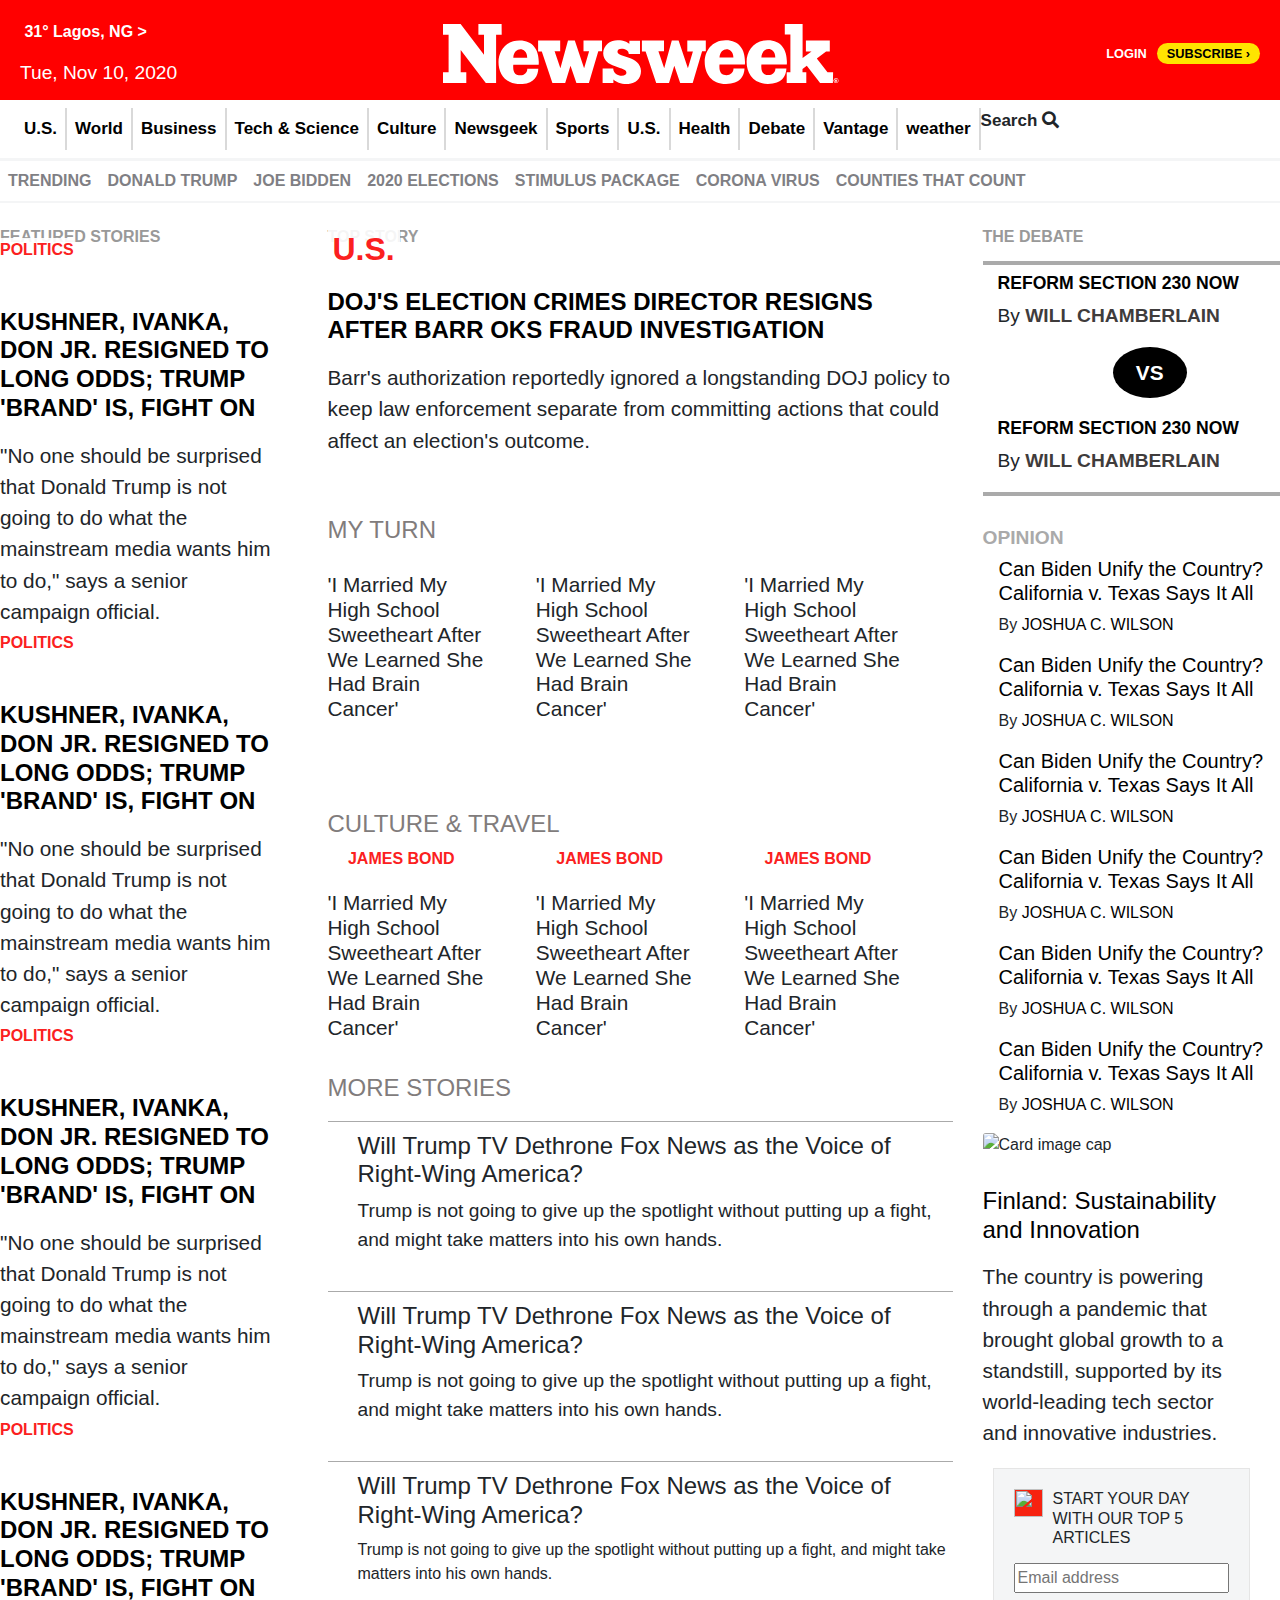
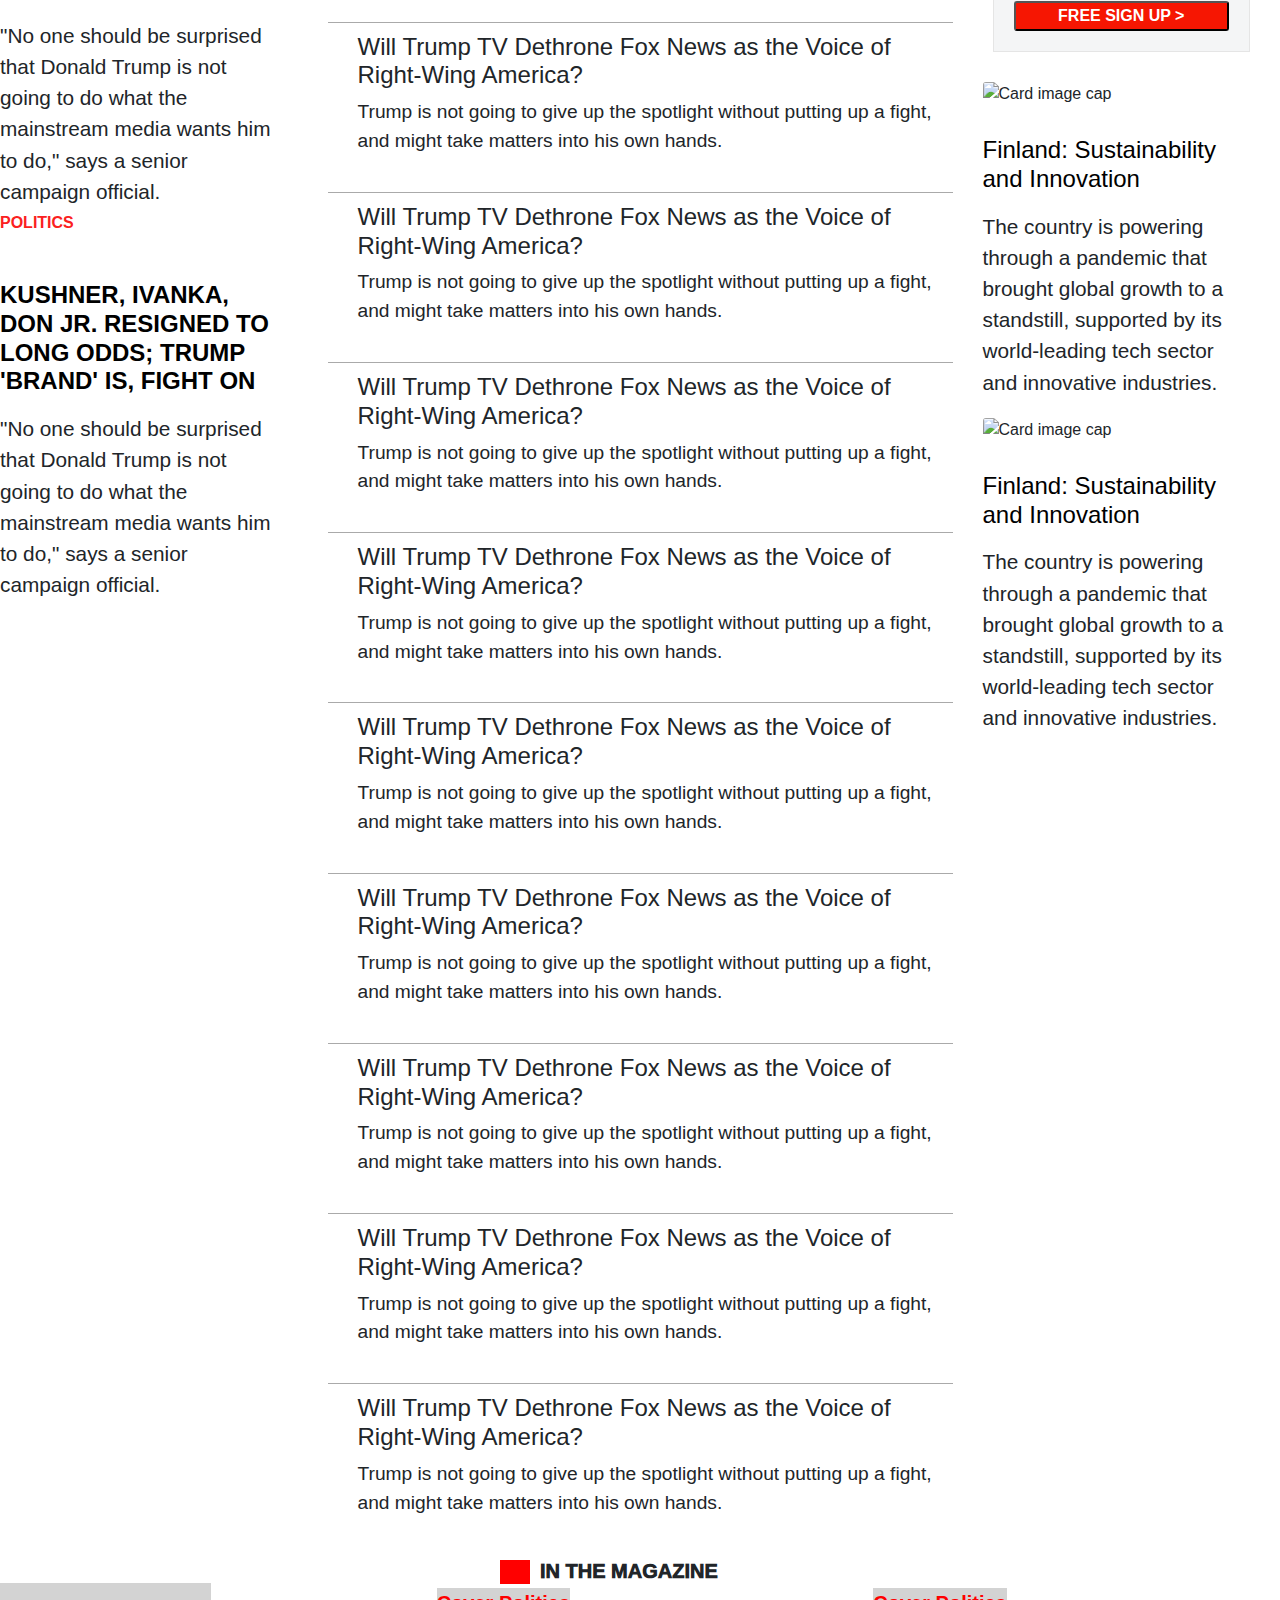
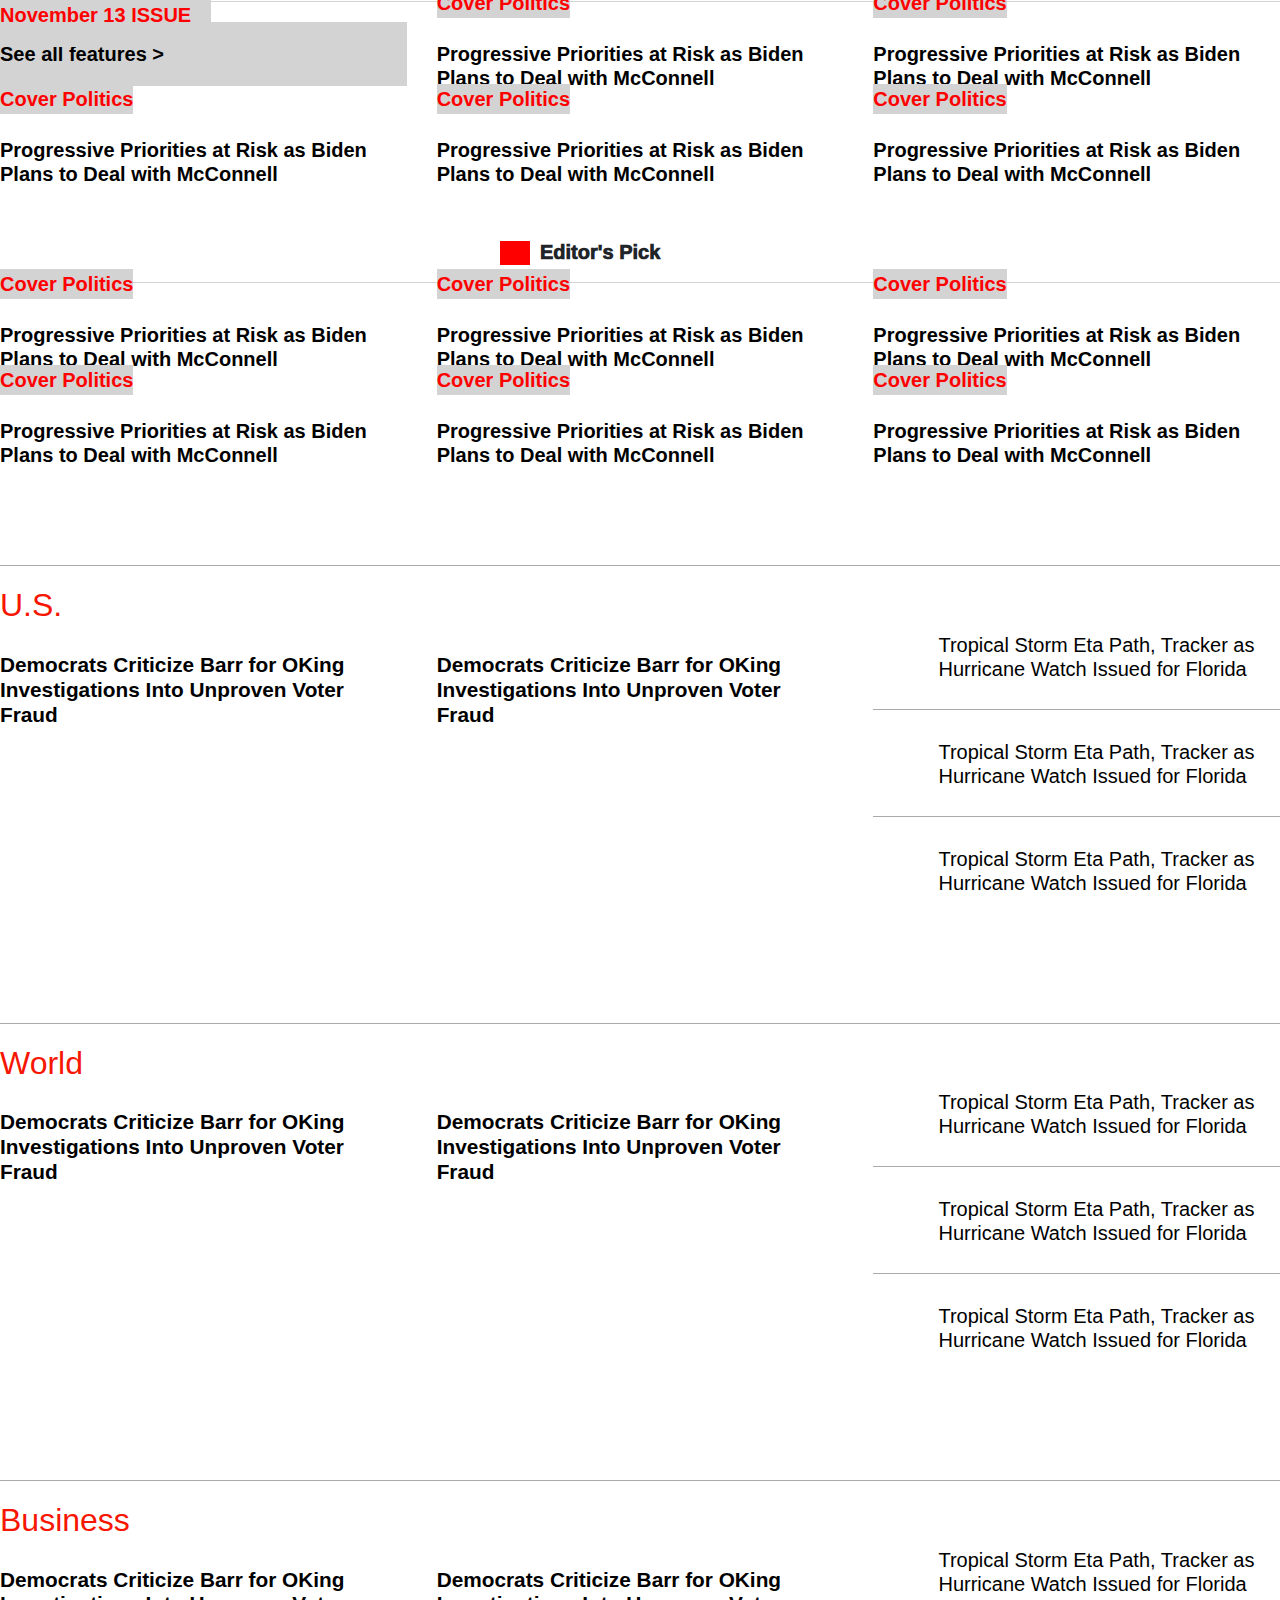
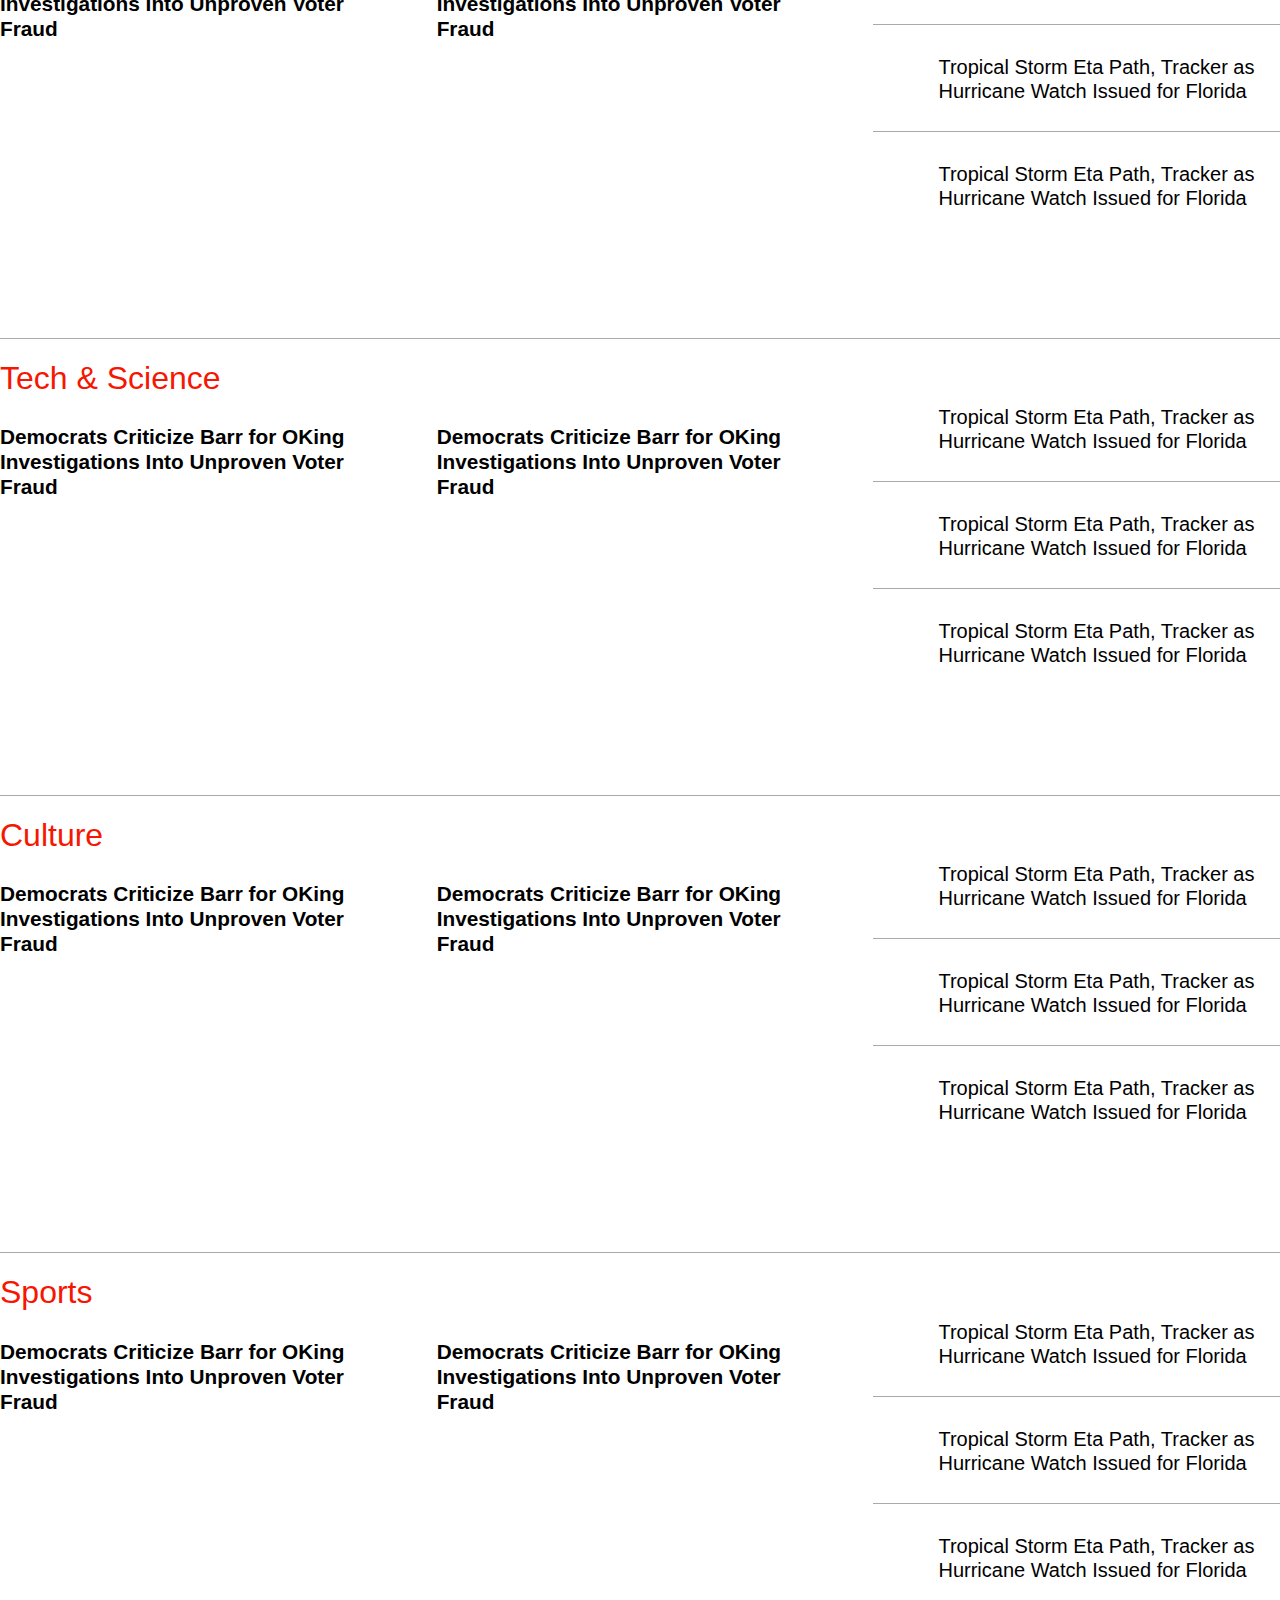
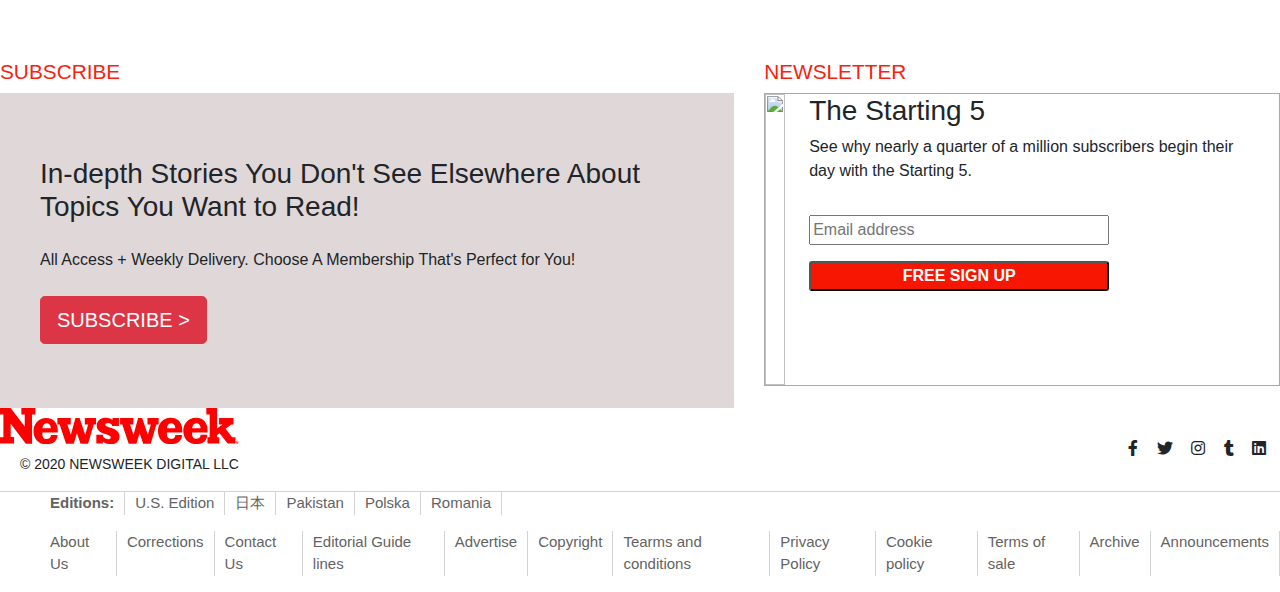
==== commit 6677036c: "worked on mobile nav" ====
--- a/index.html
+++ b/index.html
@@ -22,16 +22,11 @@
           <!-- <a class="text-white" href="#">Newsweek</a> -->
           <svg version="1.1" width="396" height="60" style="fill: white;" xmlns="http://www.w3.org/2000/svg" xmlns:xlink="http://www.w3.org/1999/xlink" x="0px" y="0px" viewBox="0 0 396 60" style="enable-background:new 0 0 395.6 60;" xml:space="preserve"><g><path class="st0" d="M58.7,10.8h-5.6v48.3H42.8l-25.1-33v22.1h5.6v10.8H0V48.3h5.6V10.8H0V0h17.6L41,30.7V10.8h-5.6V0h23.2	L58.7,10.8L58.7,10.8z M95.8,38c0,0.9,0,1.8-0.1,2.7H70.3c-0.7,8.2,2.4,10.6,7.1,10.6c3.9,0,6.9-2.6,6.9-6.6h11	c-0.3,7.2-4,15.4-18.5,15.4c-14.5,0-21.3-10.5-21.3-22.1c0-10.5,7-21.6,21-21.6C89.9,16.3,95.8,25.6,95.8,38 M159,27.3h-3.7	l-9.4,31.8h-12.5l-5.9-17.4l-5.3,17.4h-12.8L98.8,27.4h-3.7V16.6h22.1v10.7h-5.6l5.8,16.9l7.6-27.6h6.8l9.3,27.6l5-16.9h-5.6V16.6	H159L159,27.3L159,27.3z M174.5,27.8c0,1.5,1.2,2.5,5.4,3.9l6,2c5.5,1.8,12.1,5.9,12.1,13.4c0,8.8-6.6,13-14.7,13	c-6.5,0-11.5-3.2-12.9-4.6V59h-10.8V44.4h10.6c0.3,4.8,4.6,7.3,8.5,7.3c3.2,0,4.7-1.4,4.7-3c0-2-1.2-3.1-6.5-4.8l-5.3-1.8	c-5.4-1.7-11.4-5.7-11.4-12.8c0-8.7,7.7-13.1,14.3-13.1c6.8,0,10.1,1.9,11.8,3.8l0.1-3.3H197v13.3h-11.2c-0.2-3.6-3.7-5.2-7.2-5.2	C175.8,24.8,174.5,26.1,174.5,27.8 M262.8,27.3h-3.7l-9.4,31.8h-12.5l-5.9-17.4L226,59.1h-12.8l-10.6-31.7h-3.7V16.6h22.1v10.7	h-5.6l5.8,16.9l7.6-27.6h6.8l9.3,27.7l5-16.9h-5.6V16.6h18.5V27.3z M302,37.9c0,0.9,0,1.8-0.1,2.7h-25.4	c-0.7,8.2,2.4,10.6,7.1,10.6c3.9,0,6.9-2.6,6.9-6.6h11c-0.3,7.2-4,15.4-18.5,15.4c-14.5,0-21.3-10.5-21.3-22.1	c0-10.5,7-21.6,21-21.6C296.1,16.2,302,25.5,302,37.9 M343.9,37.8c0,0.9,0,1.8-0.1,2.7h-25.4c-0.7,8.2,2.4,10.6,7.1,10.6	c3.9,0,6.9-2.6,6.9-6.6h11c-0.3,7.2-4,15.4-18.5,15.4c-14.5,0-21.3-10.5-21.3-22.1c0-10.5,7-21.6,21-21.6	C338,16.1,343.9,25.4,343.9,37.8 M389.9,59h-12.8l-13.3-17.3l-4.3,3.2v3.4h3.8V59h-19.6V48.3h3.7V10.6h-5.6V0h17.8v33.9l8.9-6.5	h-5.6V16.6h23.9v10.8h-3.7l-9.3,7l10.7,13.9h5.6L389.9,59L389.9,59z M395.6,56.6c0,0.5-0.1,0.9-0.4,1.2c-0.2,0.4-0.5,0.7-0.9,0.9	c-0.4,0.2-0.8,0.4-1.3,0.4c-0.5,0-0.9-0.1-1.2-0.4c-0.4-0.2-0.7-0.5-0.9-0.9c-0.2-0.4-0.4-0.8-0.4-1.2c0-0.5,0.1-0.9,0.4-1.2	c0.2-0.4,0.5-0.7,0.9-0.9c0.4-0.2,0.8-0.4,1.2-0.4c0.5,0,0.9,0.1,1.3,0.4c0.4,0.2,0.7,0.5,0.9,0.9	C395.5,55.8,395.6,56.2,395.6,56.6 M394.6,58c0.4-0.4,0.6-0.9,0.6-1.4c0-0.6-0.2-1-0.6-1.4s-0.9-0.6-1.4-0.6s-1,0.2-1.4,0.6	c-0.4,0.4-0.6,0.9-0.6,1.4c0,0.6,0.2,1,0.6,1.4c0.4,0.4,0.9,0.6,1.4,0.6S394.2,58.4,394.6,58 M393.6,56.8c0.1,0.1,0.2,0.1,0.2,0.1	c0.1,0.1,0.2,0.2,0.2,0.3c0,0,0.2,0.3,0.4,0.8h-0.8c-0.3-0.5-0.4-0.8-0.5-0.9c-0.1-0.1-0.2-0.2-0.3-0.2c0,0-0.1,0-0.1,0v1.1h-0.6	v-2.6h1.2c0.4,0,0.6,0.1,0.7,0.2c0.2,0.2,0.2,0.3,0.2,0.6c0,0.2-0.1,0.4-0.2,0.5C393.9,56.6,393.8,56.7,393.6,56.8 M393.5,56.3	c0.1-0.1,0.1-0.2,0.1-0.3s-0.1-0.2-0.1-0.3c-0.1-0.1-0.2-0.1-0.4-0.1h-0.3v0.7h0.3C393.3,56.4,393.4,56.4,393.5,56.3 M318.4,33.5	h13.9c0-6-3.9-8.4-6.8-8.4C322.1,25.2,318.6,27.9,318.4,33.5 M276.5,33.6h13.9c0-6-3.9-8.4-6.8-8.4C280.3,25.2,276.8,28,276.5,33.6 M70.3,33.7h13.9c0-6-3.9-8.4-6.8-8.4C74.1,25.3,70.6,28.1,70.3,33.7"></path></g></svg>
         </div>
-        <!-- <div class="right col-4">
-          <span class="right-span"><a href="#">Login</a></span>
-          <span class="right-span"><i class="far fa-user"></i></span>
-          <button class="right-span">SUBSCRIBE</button>
-          <span class="right-span"><i class="fas fa-bars"></i></span>
-        </div> -->
+        
         <div class="col-lg-4 col-6 d-flex justify-content-end align-items-center">
           <a class="text-white" id="login" href="#">Login</a>
           <a id="subscribe-btn" href="#">Subscribe &#8250;</a>
-          <a id="hamburger" href="#"><i class="fa fa-bars"></i></a>
+          <!-- <a id="hamburger" href="#"><i class="fa fa-bars"></i></a> -->
         </div>
       </div>
     </header>
--- a/css/style.css
+++ b/css/style.css
@@ -437,4 +437,29 @@
 }
 .container-fluid footer .footer-2 ul li .bold {
   font-weight: 800;
+}
+
+@media screen and (max-width: 768px) {
+  .navbar,
+  .nav-2,
+  footer {
+    display: none;
+  }
+
+  .nav-header .row .weather-date {
+    display: none;
+  }
+}
+
+@media screen and (min-width: 768px) and (max-width: 1024px) {
+  .navbar,
+  .nav-2,
+  footer {
+    display: none;
+  }
+
+  .nav-header .row .weather-date {
+    display: none;
+  }
+
 }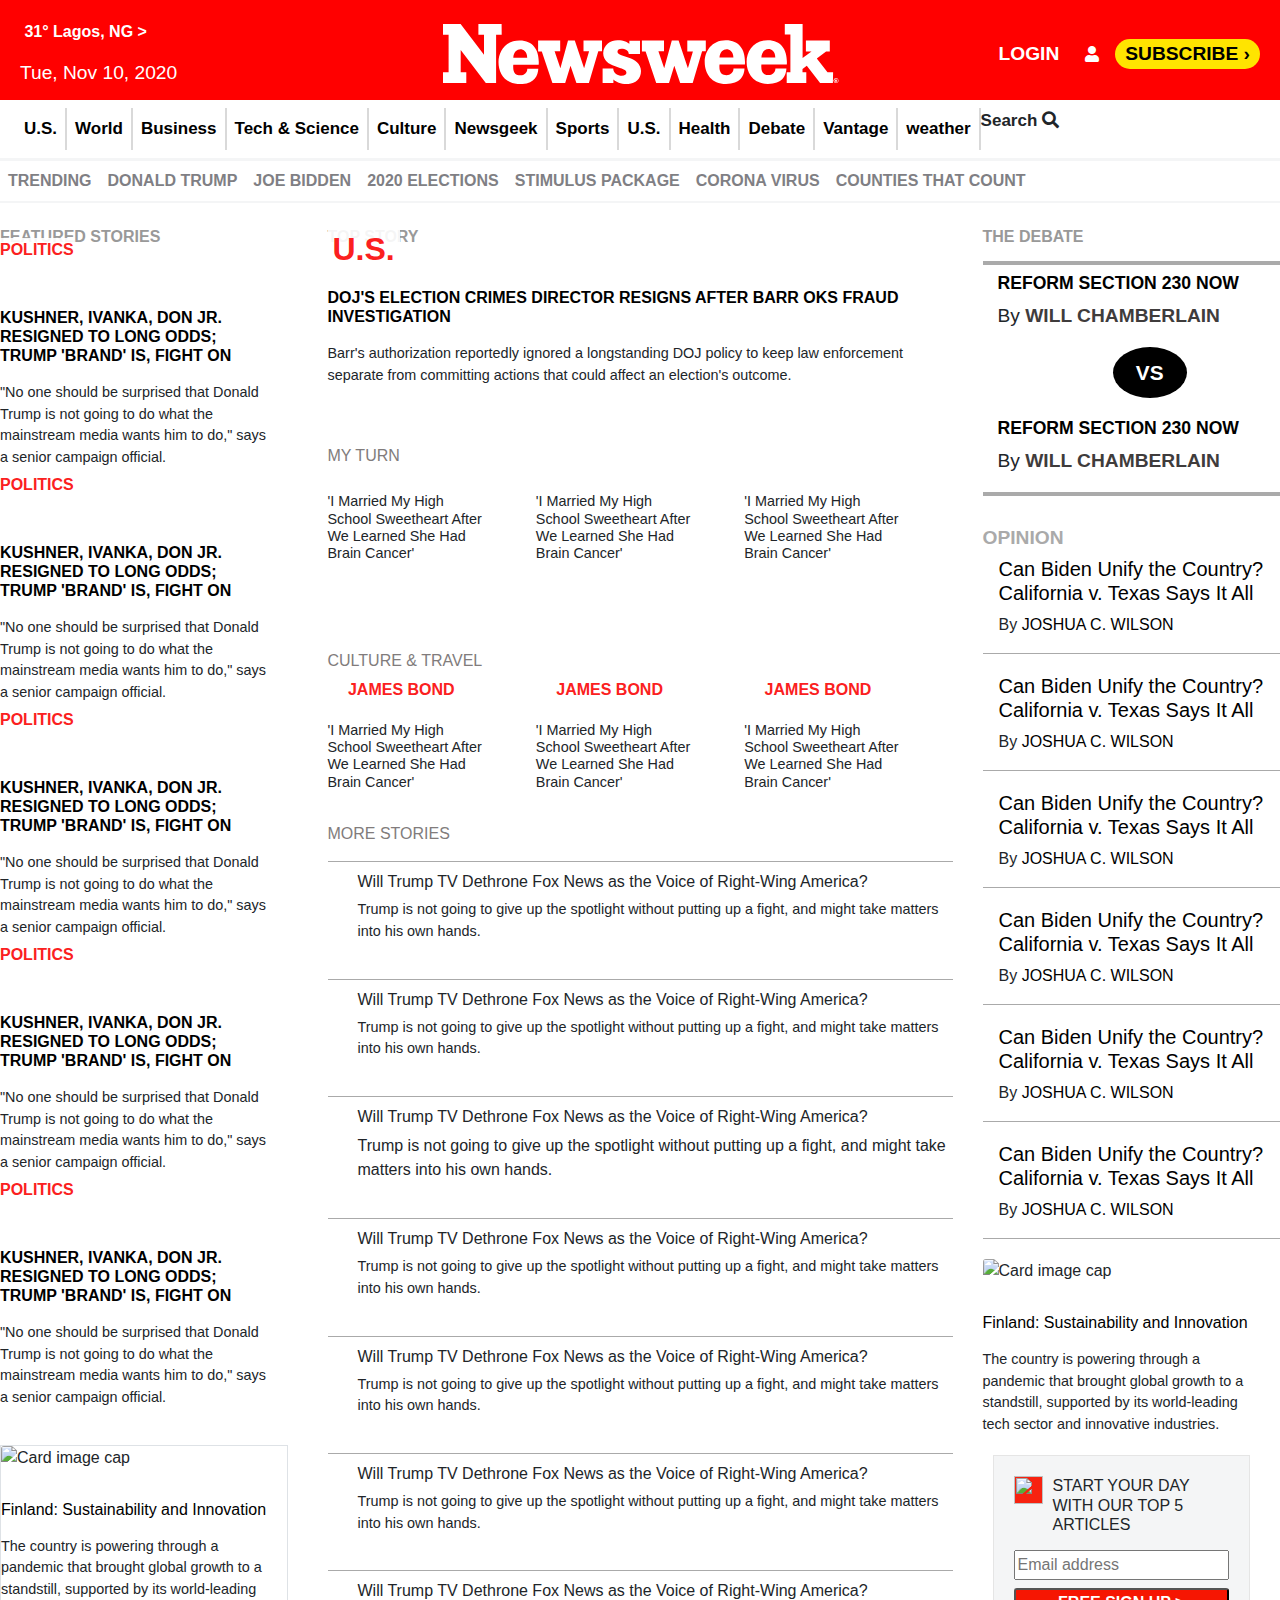
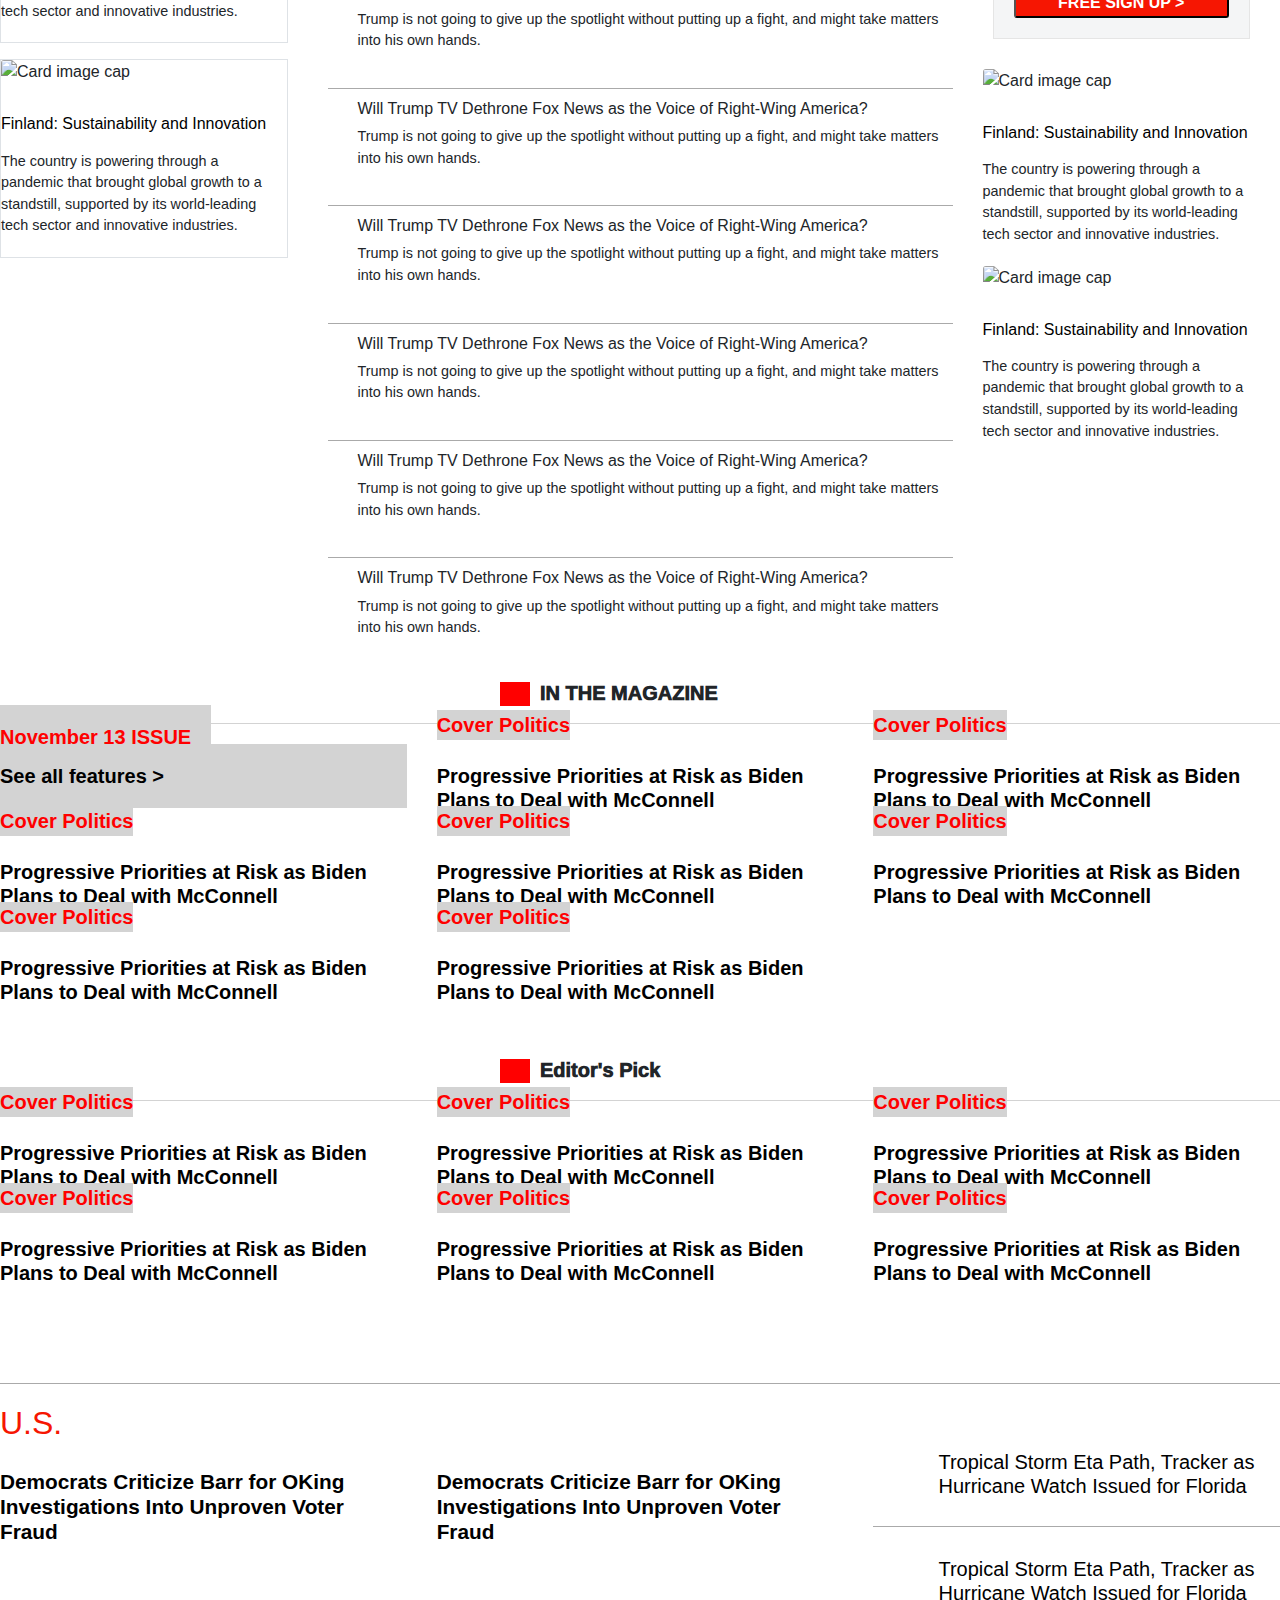
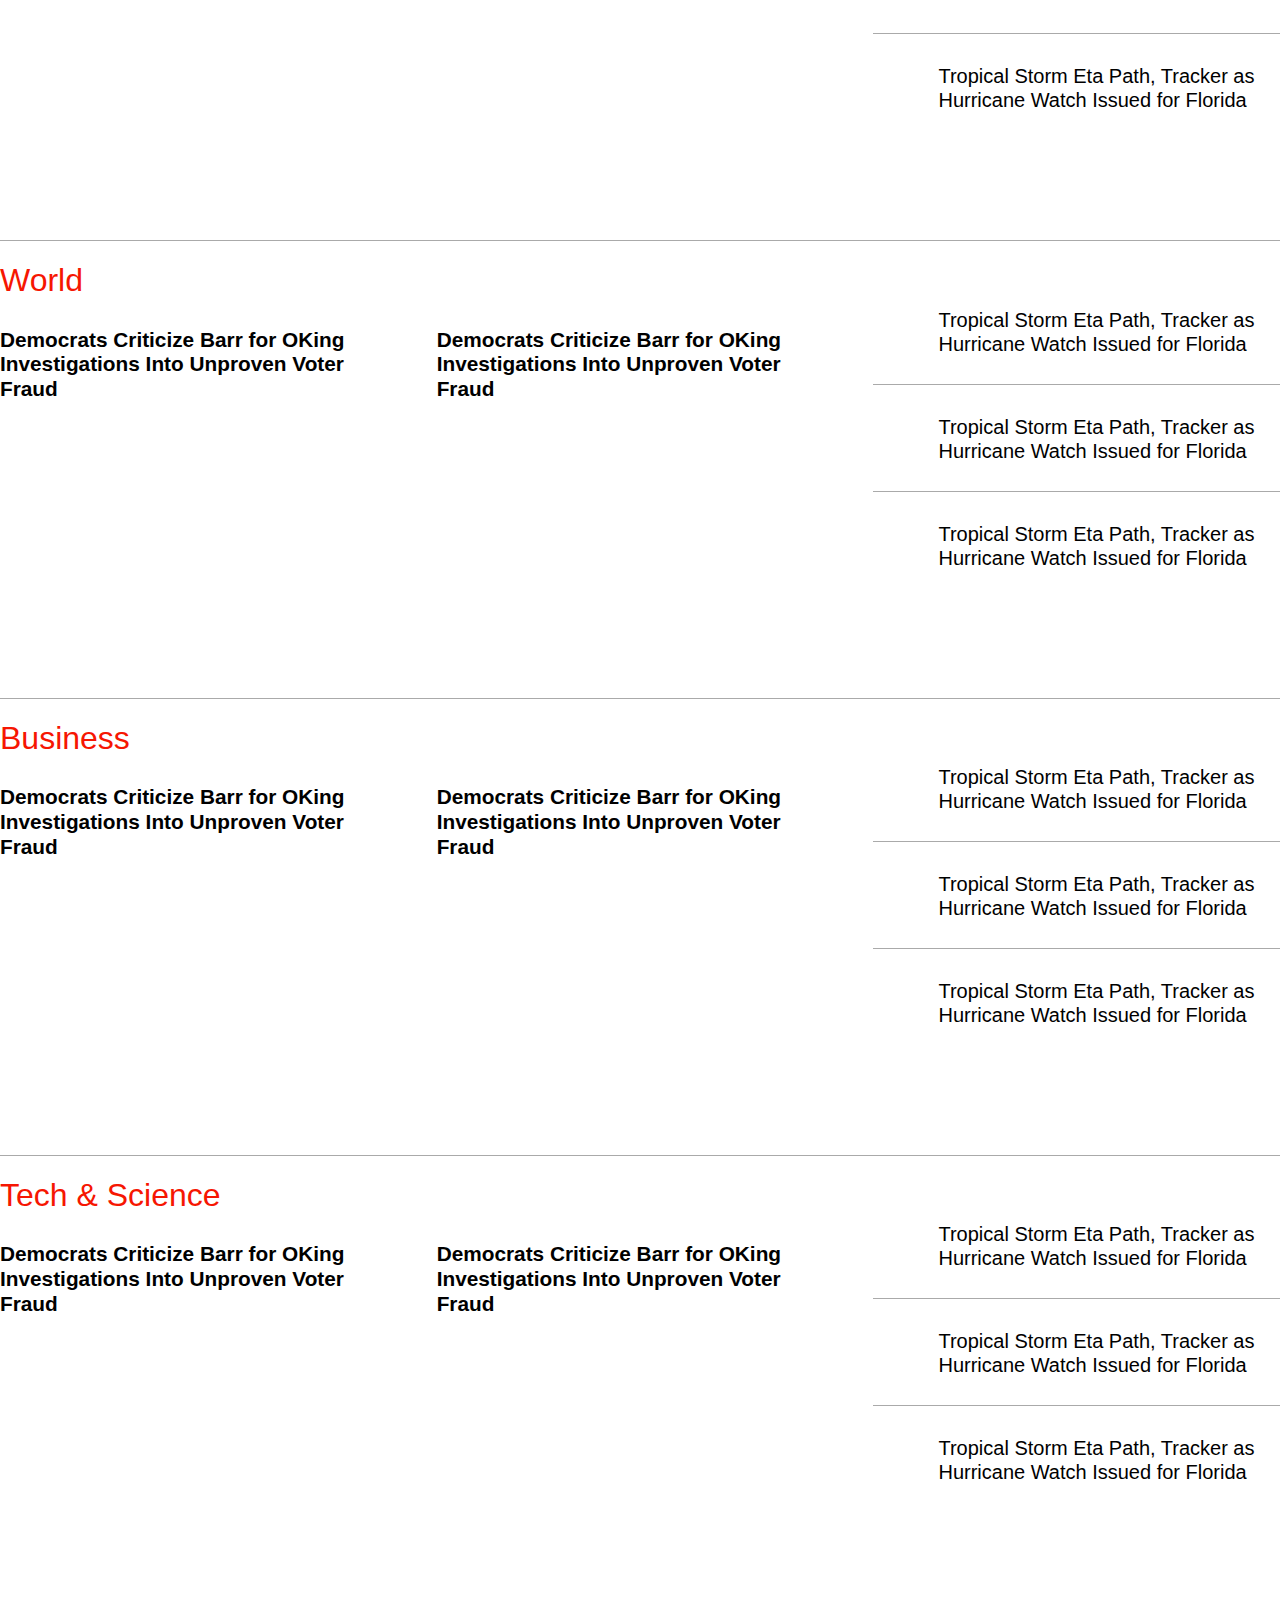
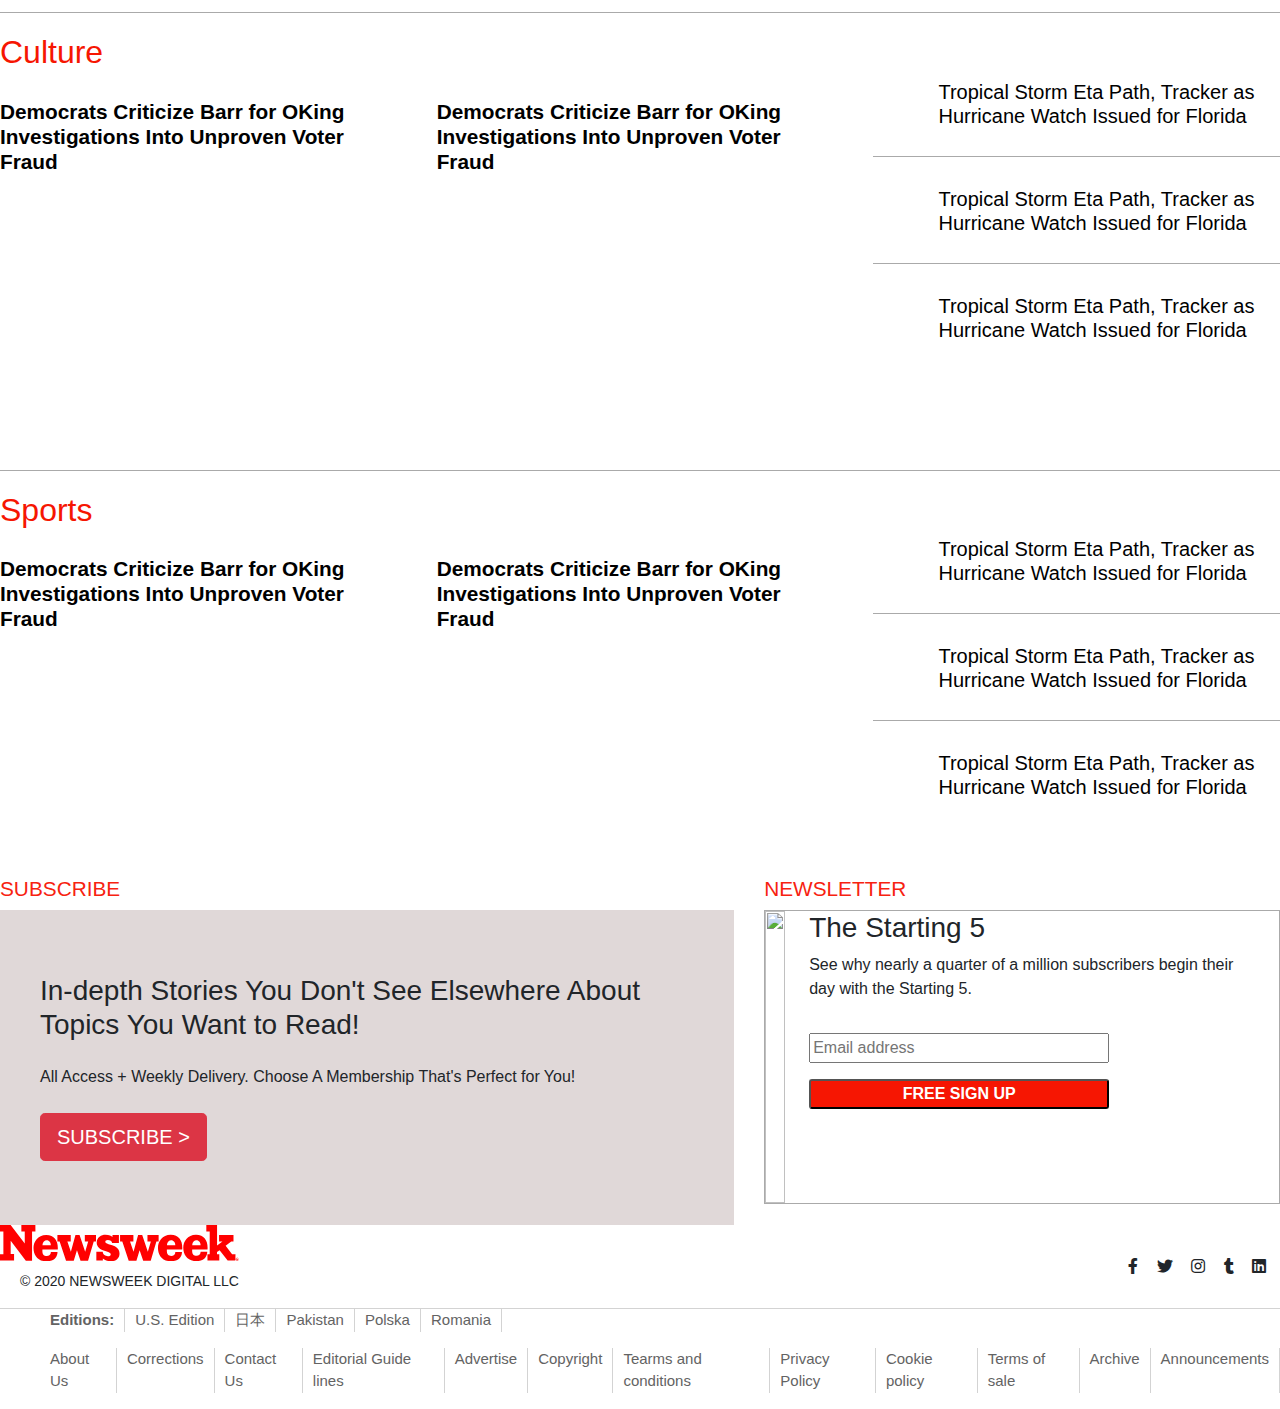
==== commit 747400eb: "worked on medium screen" ====
--- a/index.html
+++ b/index.html
@@ -25,6 +25,7 @@
         
         <div class="col-lg-4 col-6 d-flex justify-content-end align-items-center">
           <a class="text-white" id="login" href="#">Login</a>
+          <i class="fas fa-user px-3"></i>
           <a id="subscribe-btn" href="#">Subscribe &#8250;</a>
           <!-- <a id="hamburger" href="#"><i class="fa fa-bars"></i></a> -->
         </div>
@@ -210,7 +211,26 @@
                     "No one should be surprised that Donald Trump is not going to do what the mainstream media wants him to do," says a senior campaign official.
                   </p>
                 </div>
-              </div>  
+              </div>
+              
+              <!-- <div class="special-card"> -->
+                <div class="card border my-3" style="width: 18rem;">
+                  <img class="card-img-top" src="https://d.newsweek.com/en/full/1657994/cul-map-otherworldly-banner.webp?w=397&h=397&f=47c67cfe599f41a62cc265fbfd773556" alt="Card image cap">
+                  <div class="card-body">
+                    <h5 class="card-title"><a href="#"> Finland: Sustainability and Innovation</a></h5>
+                    <p class="card-text">The country is powering through a pandemic that brought global growth to a standstill, supported by its world-leading tech sector and innovative industries.</p>
+                  </div>
+                </div>
+
+                <div class="card border my-3" style="width: 18rem;">
+                  <img class="card-img-top" src="https://d.newsweek.com/en/full/1657994/cul-map-otherworldly-banner.webp?w=397&h=397&f=47c67cfe599f41a62cc265fbfd773556" alt="Card image cap">
+                  <div class="card-body">
+                    <h5 class="card-title"><a href="#"> Finland: Sustainability and Innovation</a></h5>
+                    <p class="card-text">The country is powering through a pandemic that brought global growth to a standstill, supported by its world-leading tech sector and innovative industries.</p>
+                  </div>
+                </div>
+              <!-- </div> -->
+
             </div>
 
             <div class="col-lg-6 col-md-7 order-md-2 order-lg-2 order-1">
@@ -297,7 +317,7 @@
                 <div class="story d-flex flex-row">
                   <img src="https://d.newsweek.com/en/full/1653758/donald-trump-miami-town-hall-october-2020.webp?w=95&h=95&f=7fb9ab2252531dd9ad7056bfc5cd3470" alt="">
                   <div class="d-flex flex-column">
-                    <h4>Will Trump TV Dethrone Fox News as the Voice of Right-Wing America?</h4>
+                    <h6>Will Trump TV Dethrone Fox News as the Voice of Right-Wing America?</h6>
                     <p class="para">
                       Trump is not going to give up the spotlight without putting up a fight, and might take matters into his own hands.
                     </p>
@@ -307,7 +327,7 @@
                 <div class="story d-flex flex-row">
                   <img src="https://d.newsweek.com/en/full/1653758/donald-trump-miami-town-hall-october-2020.webp?w=95&h=95&f=7fb9ab2252531dd9ad7056bfc5cd3470" alt="">
                   <div class="d-flex flex-column">
-                    <h4>Will Trump TV Dethrone Fox News as the Voice of Right-Wing America?</h4>
+                    <h6>Will Trump TV Dethrone Fox News as the Voice of Right-Wing America?</h6>
                     <p class="para">
                       Trump is not going to give up the spotlight without putting up a fight, and might take matters into his own hands.
                     </p>
@@ -317,7 +337,7 @@
                 <div class="story d-flex flex-row">
                   <img src="https://d.newsweek.com/en/full/1653758/donald-trump-miami-town-hall-october-2020.webp?w=95&h=95&f=7fb9ab2252531dd9ad7056bfc5cd3470" alt="">
                   <div class="d-flex flex-column">
-                    <h4>Will Trump TV Dethrone Fox News as the Voice of Right-Wing America?</h4>
+                    <h6>Will Trump TV Dethrone Fox News as the Voice of Right-Wing America?</h6>
                     <p>
                       Trump is not going to give up the spotlight without putting up a fight, and might take matters into his own hands.
                     </p class="para">
@@ -327,7 +347,7 @@
                 <div class="story d-flex flex-row">
                   <img src="https://d.newsweek.com/en/full/1653758/donald-trump-miami-town-hall-october-2020.webp?w=95&h=95&f=7fb9ab2252531dd9ad7056bfc5cd3470" alt="">
                   <div class="d-flex flex-column">
-                    <h4>Will Trump TV Dethrone Fox News as the Voice of Right-Wing America?</h4>
+                    <h6>Will Trump TV Dethrone Fox News as the Voice of Right-Wing America?</h6>
                     <p class="para">
                       Trump is not going to give up the spotlight without putting up a fight, and might take matters into his own hands.
                     </p>
@@ -337,7 +357,7 @@
                 <div class="story d-flex flex-row">
                   <img src="https://d.newsweek.com/en/full/1653758/donald-trump-miami-town-hall-october-2020.webp?w=95&h=95&f=7fb9ab2252531dd9ad7056bfc5cd3470" alt="">
                   <div class="d-flex flex-column">
-                    <h4>Will Trump TV Dethrone Fox News as the Voice of Right-Wing America?</h4>
+                    <h6>Will Trump TV Dethrone Fox News as the Voice of Right-Wing America?</h6>
                     <p class="para">
                       Trump is not going to give up the spotlight without putting up a fight, and might take matters into his own hands.
                     </p>
@@ -347,7 +367,7 @@
                 <div class="story d-flex flex-row">
                   <img src="https://d.newsweek.com/en/full/1653758/donald-trump-miami-town-hall-october-2020.webp?w=95&h=95&f=7fb9ab2252531dd9ad7056bfc5cd3470" alt="">
                   <div class="d-flex flex-column">
-                    <h4>Will Trump TV Dethrone Fox News as the Voice of Right-Wing America?</h4>
+                    <h6>Will Trump TV Dethrone Fox News as the Voice of Right-Wing America?</h6>
                     <p class="para">
                       Trump is not going to give up the spotlight without putting up a fight, and might take matters into his own hands.
                     </p>
@@ -357,7 +377,7 @@
                 <div class="story d-flex flex-row">
                   <img src="https://d.newsweek.com/en/full/1653758/donald-trump-miami-town-hall-october-2020.webp?w=95&h=95&f=7fb9ab2252531dd9ad7056bfc5cd3470" alt="">
                   <div class="d-flex flex-column">
-                    <h4>Will Trump TV Dethrone Fox News as the Voice of Right-Wing America?</h4>
+                    <h6>Will Trump TV Dethrone Fox News as the Voice of Right-Wing America?</h6>
                     <p class="para">
                       Trump is not going to give up the spotlight without putting up a fight, and might take matters into his own hands.
                     </p>
@@ -367,7 +387,7 @@
                 <div class="story d-flex flex-row">
                   <img src="https://d.newsweek.com/en/full/1653758/donald-trump-miami-town-hall-october-2020.webp?w=95&h=95&f=7fb9ab2252531dd9ad7056bfc5cd3470" alt="">
                   <div class="d-flex flex-column">
-                    <h4>Will Trump TV Dethrone Fox News as the Voice of Right-Wing America?</h4>
+                    <h6>Will Trump TV Dethrone Fox News as the Voice of Right-Wing America?</h6>
                     <p class="para">
                       Trump is not going to give up the spotlight without putting up a fight, and might take matters into his own hands.
                     </p>
@@ -377,7 +397,7 @@
                 <div class="story d-flex flex-row">
                   <img src="https://d.newsweek.com/en/full/1653758/donald-trump-miami-town-hall-october-2020.webp?w=95&h=95&f=7fb9ab2252531dd9ad7056bfc5cd3470" alt="">
                   <div class="d-flex flex-column">
-                    <h4>Will Trump TV Dethrone Fox News as the Voice of Right-Wing America?</h4>
+                    <h6>Will Trump TV Dethrone Fox News as the Voice of Right-Wing America?</h6>
                     <p class="para">
                       Trump is not going to give up the spotlight without putting up a fight, and might take matters into his own hands.
                     </p>
@@ -387,7 +407,7 @@
                 <div class="story d-flex flex-row">
                   <img src="https://d.newsweek.com/en/full/1653758/donald-trump-miami-town-hall-october-2020.webp?w=95&h=95&f=7fb9ab2252531dd9ad7056bfc5cd3470" alt="">
                   <div class="d-flex flex-column">
-                    <h4>Will Trump TV Dethrone Fox News as the Voice of Right-Wing America?</h4>
+                    <h6>Will Trump TV Dethrone Fox News as the Voice of Right-Wing America?</h6>
                     <p class="para">
                       Trump is not going to give up the spotlight without putting up a fight, and might take matters into his own hands.
                     </p>
@@ -397,7 +417,7 @@
                 <div class="story d-flex flex-row">
                   <img src="https://d.newsweek.com/en/full/1653758/donald-trump-miami-town-hall-october-2020.webp?w=95&h=95&f=7fb9ab2252531dd9ad7056bfc5cd3470" alt="">
                   <div class="d-flex flex-column">
-                    <h4>Will Trump TV Dethrone Fox News as the Voice of Right-Wing America?</h4>
+                    <h6>Will Trump TV Dethrone Fox News as the Voice of Right-Wing America?</h6>
                     <p class="para">
                       Trump is not going to give up the spotlight without putting up a fight, and might take matters into his own hands.
                     </p>
@@ -407,7 +427,7 @@
                 <div class="story d-flex flex-row">
                   <img src="https://d.newsweek.com/en/full/1653758/donald-trump-miami-town-hall-october-2020.webp?w=95&h=95&f=7fb9ab2252531dd9ad7056bfc5cd3470" alt="">
                   <div class="d-flex flex-column">
-                    <h4>Will Trump TV Dethrone Fox News as the Voice of Right-Wing America?</h4>
+                    <h6>Will Trump TV Dethrone Fox News as the Voice of Right-Wing America?</h6>
                     <p class="para">
                       Trump is not going to give up the spotlight without putting up a fight, and might take matters into his own hands.
                     </p>
@@ -492,6 +512,7 @@
                   </div>
                 </div>
 
+              <div class="mid-card">
                 <div class="card" style="width: 18rem;">
                   <img class="card-img-top" src="https://d.newsweek.com/en/full/1657994/cul-map-otherworldly-banner.webp?w=397&h=397&f=47c67cfe599f41a62cc265fbfd773556" alt="Card image cap">
                   <div class="card-body">
@@ -525,13 +546,14 @@
                   </div>
                 </div>
               </div>
+              </div>
             </div>                
         </div> 
         </section>
       </div>
 
     <div class="container-fluid">
-      <section class="second-section">
+      <section class="second-section ">
         <div class="header">
           <div class="logo-img"><img src="https://g.newsweek.com/www/images/logo-n1.svg" alt=""></div>
           <h5 class="logo-name">IN THE MAGAZINE</h5>
@@ -552,6 +574,26 @@
                 <img class="card-img-top" src="https://d.newsweek.com/en/full/1667282/fe-biden-cover-feature-01.webp?w=466&h=311&l=50&t=43&q=90&f=caf3ae86be0b27d2194e0a5fc3bf5726" alt="">
                 <div class="h31"><span class="crd-txt">Cover</span> <span>Politics</span></div>
               <h1 class="h32"><a href="#">Progressive Priorities at Risk as Biden Plans to Deal with McConnell</a></h1>
+              </div>
+            </div>
+          </div>
+
+          <div class="second-section-2 col-md-4">
+            <div class="second-section-item">
+              <div class="card">
+                <img class="card-img-top" src="https://d.newsweek.com/en/full/1667282/fe-biden-cover-feature-01.webp?w=466&h=311&l=50&t=43&q=90&f=caf3ae86be0b27d2194e0a5fc3bf5726" alt="">
+                <div class="h31"><span class="crd-txt">Cover</span> <span>Politics</span></div>
+                <h1 class="h32"><a href="#">Progressive Priorities at Risk as Biden Plans to Deal with McConnell</a></h1>
+              </div>
+            </div>
+          </div>
+
+          <div class="second-section-2 col-md-4">
+            <div class="second-section-item">
+              <div class="card">
+                <img class="card-img-top" src="https://d.newsweek.com/en/full/1667282/fe-biden-cover-feature-01.webp?w=466&h=311&l=50&t=43&q=90&f=caf3ae86be0b27d2194e0a5fc3bf5726" alt="">
+                <div class="h31"><span class="crd-txt">Cover</span> <span>Politics</span></div>
+                <h1 class="h32"><a href="#">Progressive Priorities at Risk as Biden Plans to Deal with McConnell</a></h1>
               </div>
             </div>
           </div>
--- a/css/style.css
+++ b/css/style.css
@@ -40,7 +40,7 @@
 
 #login,
 #subscribe-btn {
-  font-size: 0.8em;
+  font-size: 1.2em;
   font-weight: bold;
   text-transform: uppercase;
 }
@@ -60,7 +60,7 @@
 }
 
 .container-fluid {
-  max-width: 1380px;
+  max-width: 1280px;
   padding: 0;
 }
 
@@ -102,6 +102,10 @@
   color: #000;
 }
 
+.special-card .card {
+  width: 100%;
+}
+
 .card {
   border: none;
   border-radius: 0;
@@ -127,11 +131,11 @@
   padding-left: 0;
 }
 .card .card-title {
-  font-size: 1.5em;
+  font-size: 1em;
   padding: 10px 0 5px 0;
 }
 .card .card-text {
-  font-size: 1.3em;
+  font-size: 0.9em;
 }
 .card .image-name {
   position: absolute;
@@ -148,12 +152,12 @@
   margin-top: 60px;
 }
 .turn-1 h2 {
-  font-size: 1.5em;
+  font-size: 1em;
   color: #817c7c;
   font-weight: 500;
 }
 .turn-1 .turn h4 {
-  font-size: 1.3em;
+  font-size: 0.9em;
 }
 .turn-1 .crd {
   bottom: 0;
@@ -166,7 +170,7 @@
 }
 
 .more-stories h2 {
-  font-size: 1.5em;
+  font-size: 1em;
   color: #817c7c;
   font-weight: 500;
   text-transform: uppercase;
@@ -177,7 +181,7 @@
   border-top: 1px solid #aaa;
 }
 .more-stories .story .para {
-  font-size: 1.2em;
+  font-size: 0.9em;
 }
 .more-stories img {
   padding: 5px 25px 0 5px;
@@ -227,6 +231,12 @@
   font-size: 1.2em;
   color: #aaa;
 }
+
+.opinion-box {
+  border-bottom: 1px solid #aaa;
+  margin-bottom: 20px;
+}
+
 .opinion .opinion-box img {
   margin-right: 16px;
   height: 100%;
@@ -446,7 +456,22 @@
     display: none;
   }
 
+  .nav-header {
+    height: 50px;
+    align-items: center;
+    padding: 0;
+  }
+
   .nav-header .row .weather-date {
+    display: none;
+  }
+
+  .title svg {
+    font-size: 3em;
+    width: 50%;
+  }
+
+  #login {
     display: none;
   }
 }
@@ -458,8 +483,33 @@
     display: none;
   }
 
+  .nav-header {
+    height: 50px;
+    align-items: center;
+    padding: 0;
+  }
+
   .nav-header .row .weather-date {
     display: none;
   }
 
+  .title svg {
+    font-size: 3em;
+    width: 50%;
+  }
+
+  .second-debate {
+    justify-content: flex-end;
+  }
+
+  .mid-card {
+    display: flex;
+    flex-direction: column;
+    align-items: center;
+  }
+
+  .container-fluid {
+    max-width: 760px;
+  }
+
 }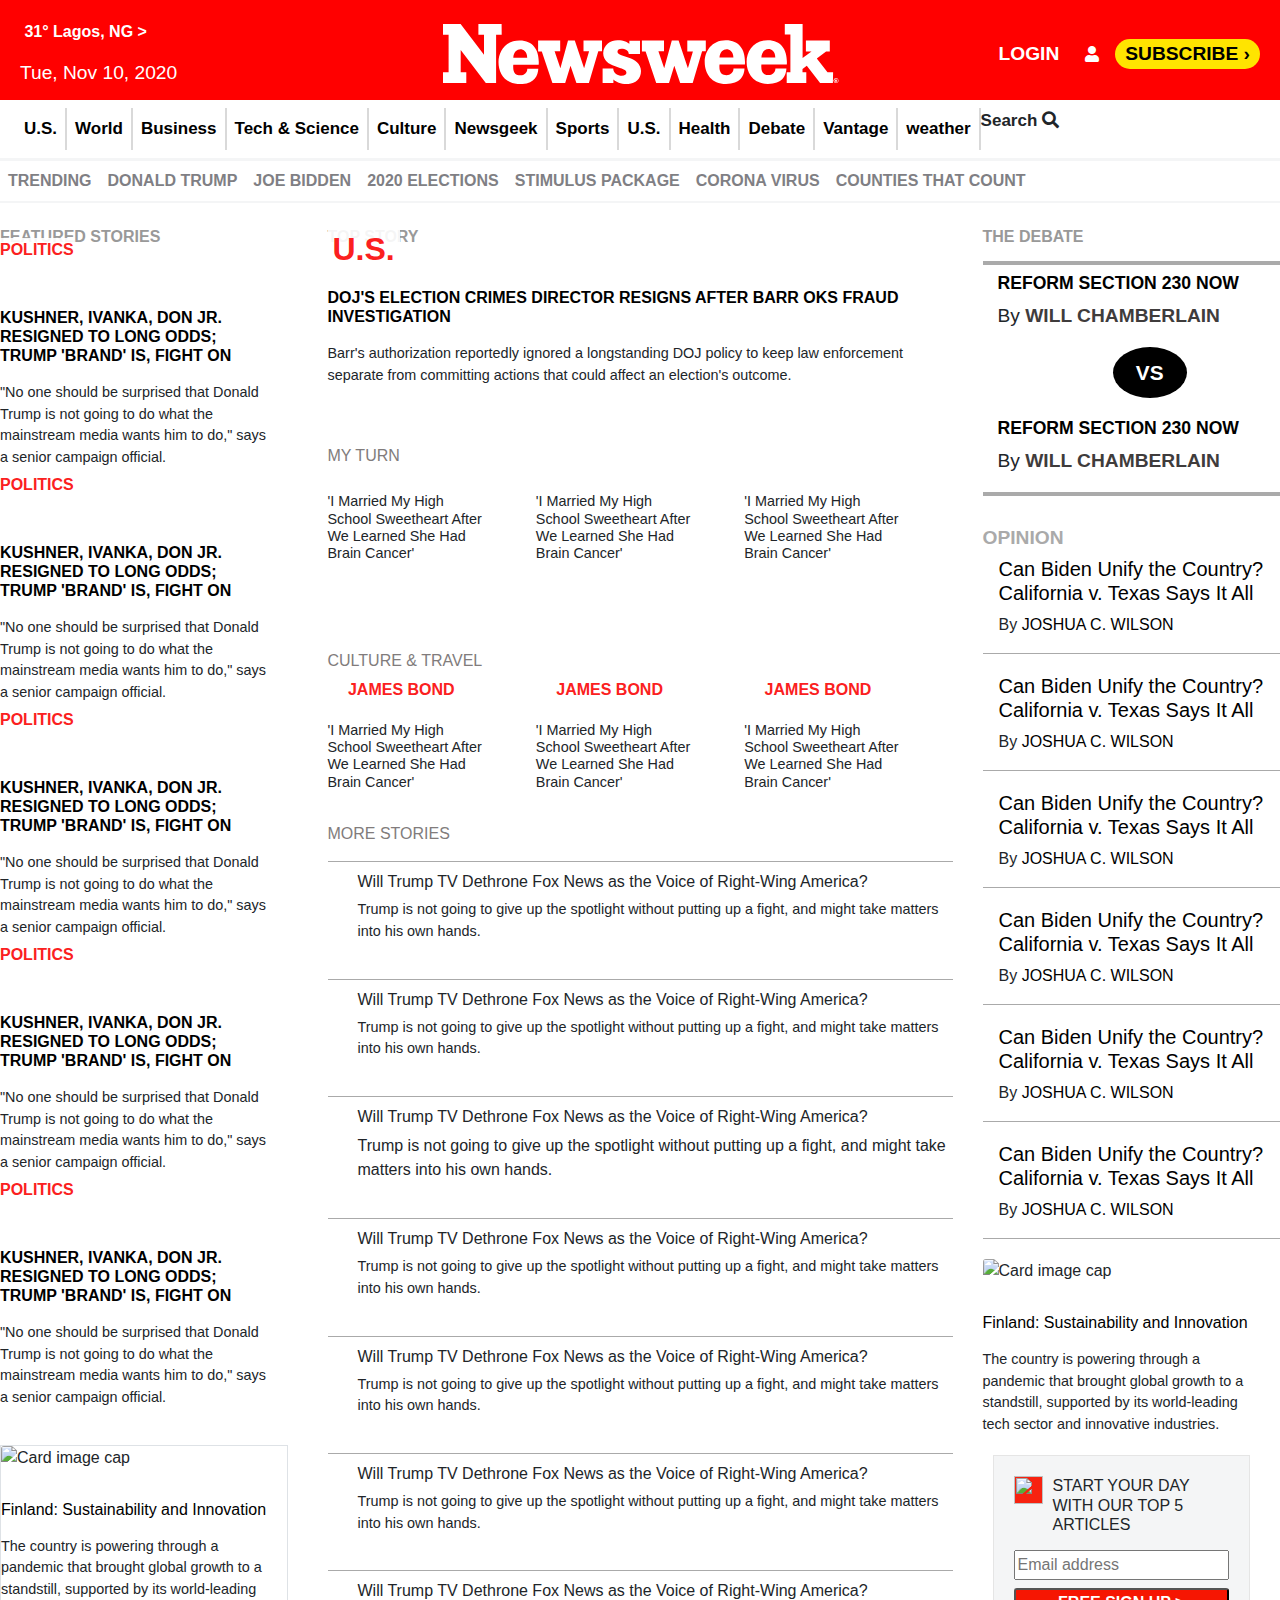
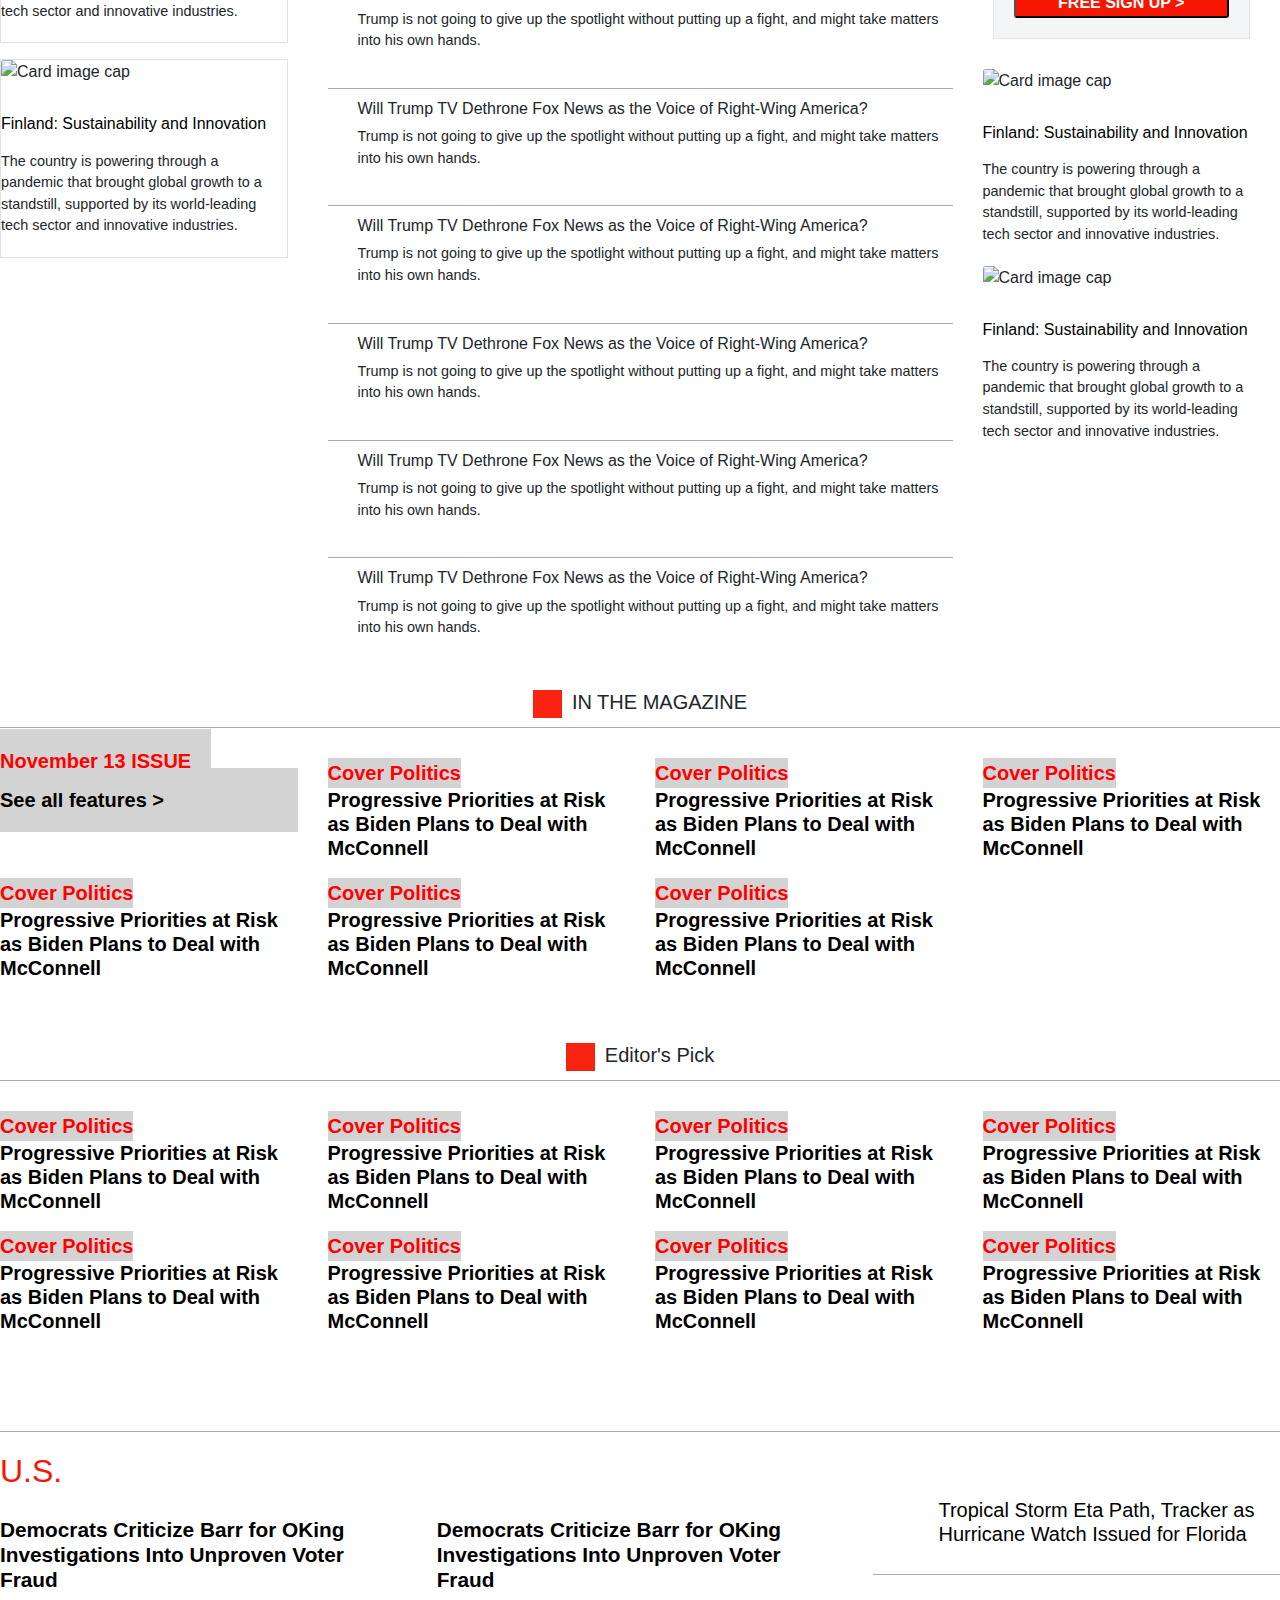
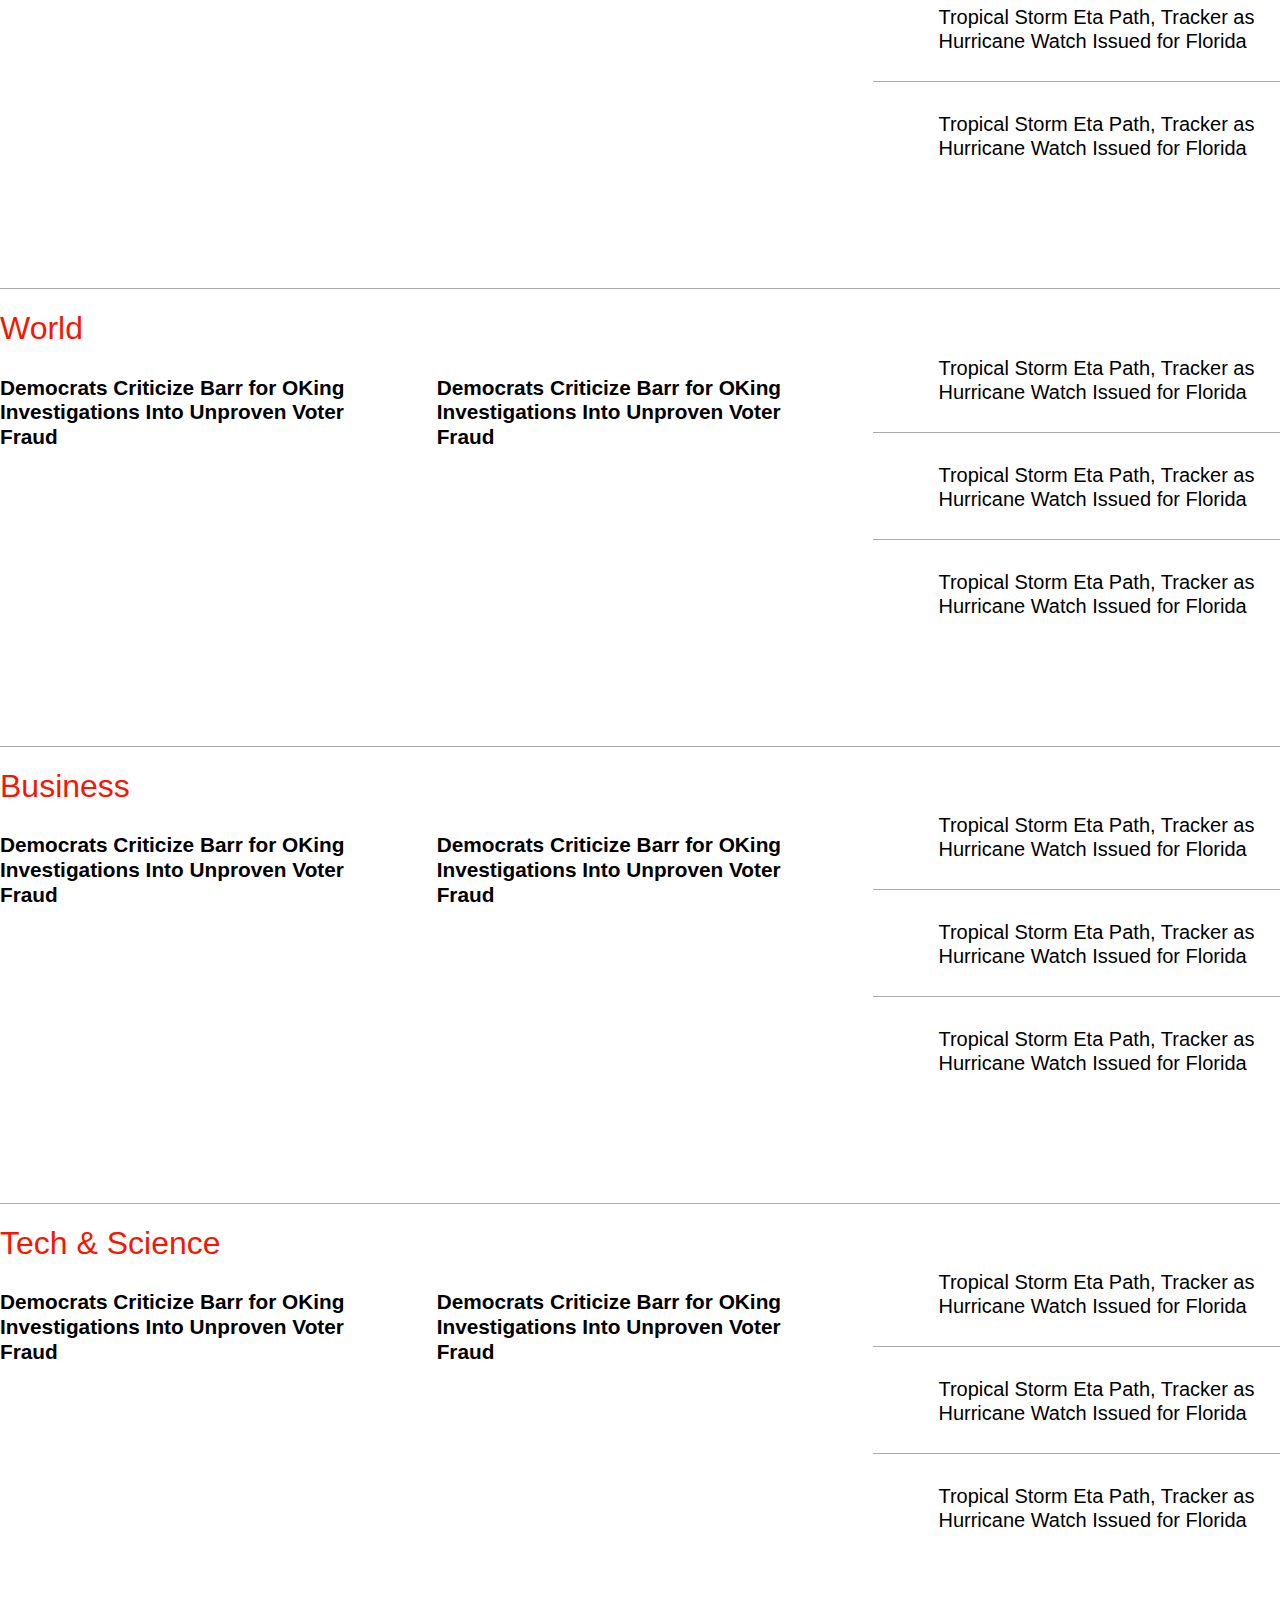
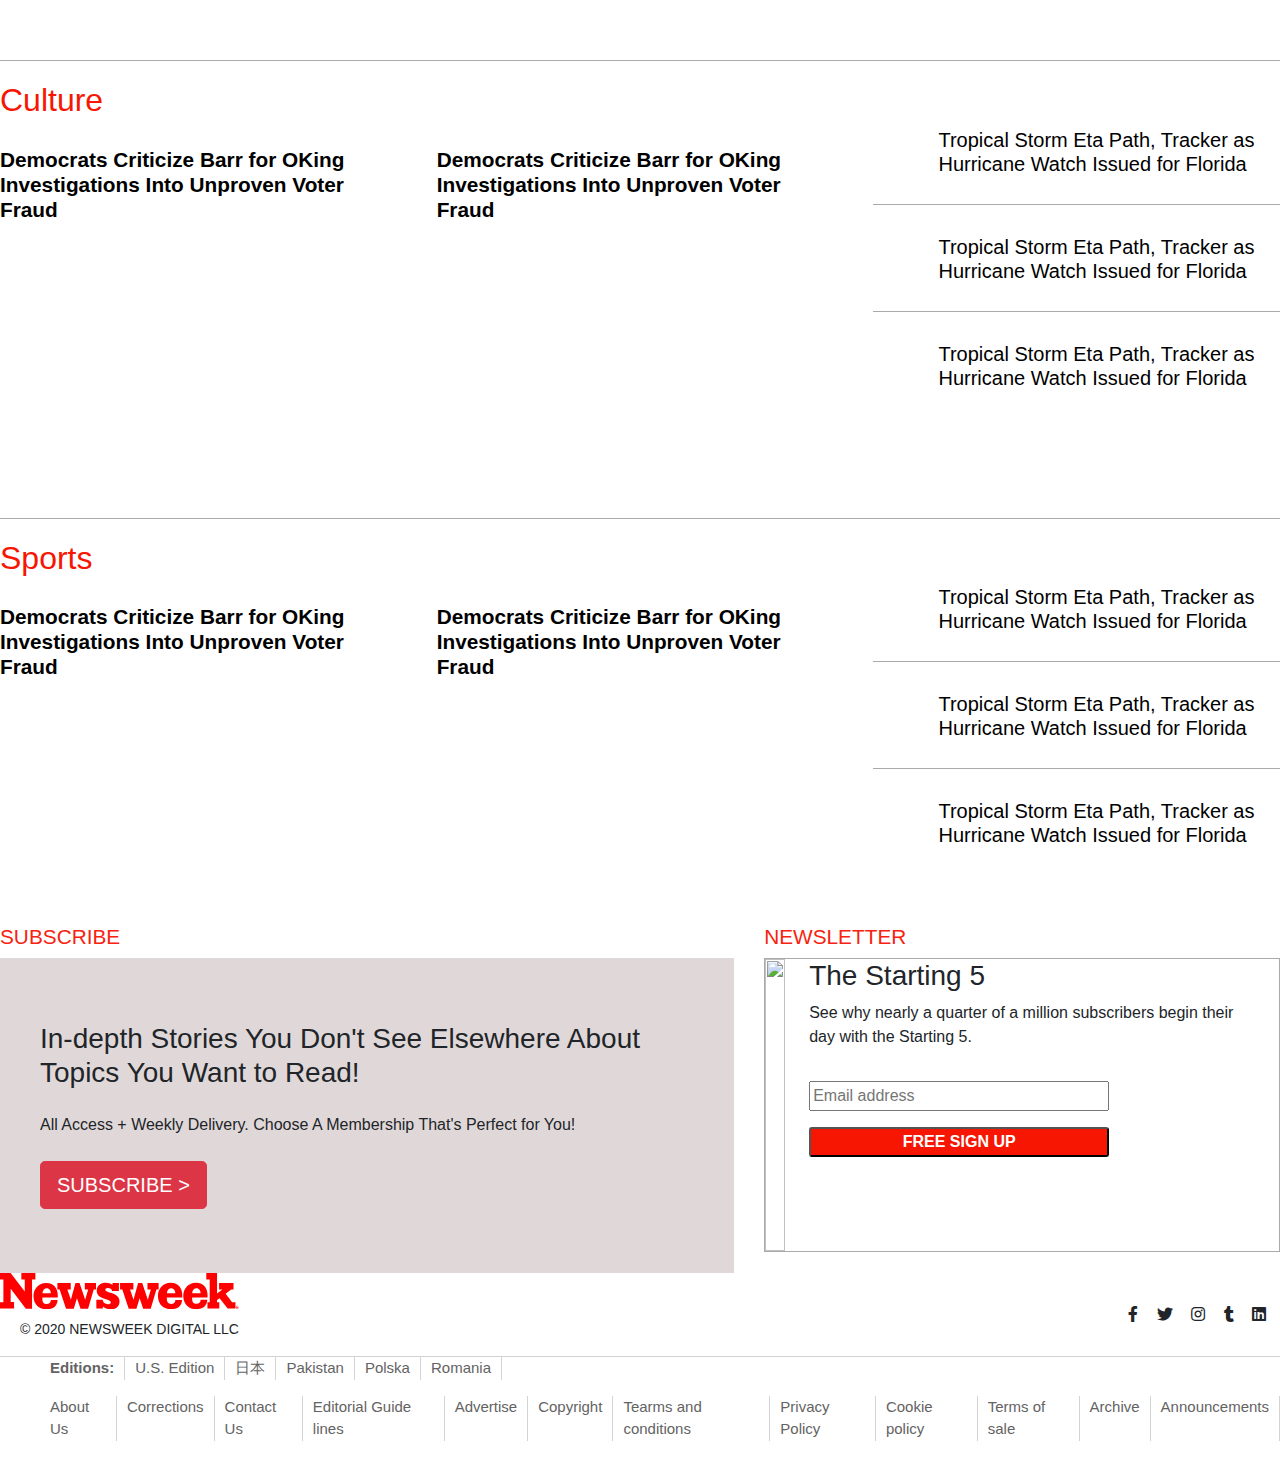
==== commit 605886c8: "added styling to margazine header and editor's pic header" ====
--- a/index.html
+++ b/index.html
@@ -553,14 +553,14 @@
       </div>
 
     <div class="container-fluid">
-      <section class="second-section ">
+      <section class="second-section">
         <div class="header">
           <div class="logo-img"><img src="https://g.newsweek.com/www/images/logo-n1.svg" alt=""></div>
           <h5 class="logo-name">IN THE MAGAZINE</h5>
         </div>
 
         <div class="second-section-1 row">
-          <div class="second-section-item col-md-4">
+          <div class="second-section-item col-md-3">
             <div class="card">
               <img class="card-img-top" src="https://d.newsweek.com/en/full/1658908/cover-november-06-11-2020.webp?w=290&h=387&q=90&f=0cd9cd71bb584fa4ef61db1c92c181f6" alt="">
               <h5 class="card-body h31">November 13 ISSUE</h5>
@@ -568,75 +568,66 @@
             </div>
           </div>
 
-          <div class="second-section-2 col-md-4">
+          <div class="second-section-2 col-md-3">
             <div class="second-section-item">
               <div class="card">
                 <img class="card-img-top" src="https://d.newsweek.com/en/full/1667282/fe-biden-cover-feature-01.webp?w=466&h=311&l=50&t=43&q=90&f=caf3ae86be0b27d2194e0a5fc3bf5726" alt="">
                 <div class="h31"><span class="crd-txt">Cover</span> <span>Politics</span></div>
-              <h1 class="h32"><a href="#">Progressive Priorities at Risk as Biden Plans to Deal with McConnell</a></h1>
+              <h5 class="h32"><a href="#">Progressive Priorities at Risk as Biden Plans to Deal with McConnell</a></h5>
               </div>
             </div>
           </div>
 
-          <div class="second-section-2 col-md-4">
+          <div class="second-section-2 col-md-3">
             <div class="second-section-item">
               <div class="card">
                 <img class="card-img-top" src="https://d.newsweek.com/en/full/1667282/fe-biden-cover-feature-01.webp?w=466&h=311&l=50&t=43&q=90&f=caf3ae86be0b27d2194e0a5fc3bf5726" alt="">
                 <div class="h31"><span class="crd-txt">Cover</span> <span>Politics</span></div>
-                <h1 class="h32"><a href="#">Progressive Priorities at Risk as Biden Plans to Deal with McConnell</a></h1>
+                <h5 class="h32"><a href="#">Progressive Priorities at Risk as Biden Plans to Deal with McConnell</a></h5>
               </div>
             </div>
           </div>
 
-          <div class="second-section-2 col-md-4">
+          <div class="second-section-2 col-md-3">
             <div class="second-section-item">
               <div class="card">
                 <img class="card-img-top" src="https://d.newsweek.com/en/full/1667282/fe-biden-cover-feature-01.webp?w=466&h=311&l=50&t=43&q=90&f=caf3ae86be0b27d2194e0a5fc3bf5726" alt="">
                 <div class="h31"><span class="crd-txt">Cover</span> <span>Politics</span></div>
-                <h1 class="h32"><a href="#">Progressive Priorities at Risk as Biden Plans to Deal with McConnell</a></h1>
+                <h5 class="h32"><a href="#">Progressive Priorities at Risk as Biden Plans to Deal with McConnell</a></h5>
               </div>
             </div>
           </div>
 
-          <div class="second-section-2 col-md-4">
+          <div class="second-section-2 col-md-3">
             <div class="second-section-item">
               <div class="card">
                 <img class="card-img-top" src="https://d.newsweek.com/en/full/1667282/fe-biden-cover-feature-01.webp?w=466&h=311&l=50&t=43&q=90&f=caf3ae86be0b27d2194e0a5fc3bf5726" alt="">
                 <div class="h31"><span class="crd-txt">Cover</span> <span>Politics</span></div>
-                <h1 class="h32"><a href="#">Progressive Priorities at Risk as Biden Plans to Deal with McConnell</a></h1>
+                <h5 class="h32"><a href="#">Progressive Priorities at Risk as Biden Plans to Deal with McConnell</a></h5>
               </div>
             </div>
           </div>
 
-          <div class="second-section-2 col-md-4">
+          <div class="second-section-2 col-md-3">
             <div class="second-section-item">
               <div class="card">
                 <img class="card-img-top" src="https://d.newsweek.com/en/full/1667282/fe-biden-cover-feature-01.webp?w=466&h=311&l=50&t=43&q=90&f=caf3ae86be0b27d2194e0a5fc3bf5726" alt="">
                 <div class="h31"><span class="crd-txt">Cover</span> <span>Politics</span></div>
-                <h1 class="h32"><a href="#">Progressive Priorities at Risk as Biden Plans to Deal with McConnell</a></h1>
+                <h5 class="h32"><a href="#">Progressive Priorities at Risk as Biden Plans to Deal with McConnell</a></h5>
               </div>
             </div>
           </div>
 
-          <div class="second-section-2 col-md-4">
+          <div class="second-section-2 col-md-3">
             <div class="second-section-item">
               <div class="card">
                 <img class="card-img-top" src="https://d.newsweek.com/en/full/1667282/fe-biden-cover-feature-01.webp?w=466&h=311&l=50&t=43&q=90&f=caf3ae86be0b27d2194e0a5fc3bf5726" alt="">
                 <div class="h31"><span class="crd-txt">Cover</span> <span>Politics</span></div>
-                <h1 class="h32"><a href="#">Progressive Priorities at Risk as Biden Plans to Deal with McConnell</a></h1>
+                <h5 class="h32"><a href="#">Progressive Priorities at Risk as Biden Plans to Deal with McConnell</a></h5>
               </div>
             </div>
           </div>
 
-          <div class="second-section-2 col-md-4">
-            <div class="second-section-item">
-              <div class="card">
-                <img class="card-img-top" src="https://d.newsweek.com/en/full/1667282/fe-biden-cover-feature-01.webp?w=466&h=311&l=50&t=43&q=90&f=caf3ae86be0b27d2194e0a5fc3bf5726" alt="">
-                <div class="h31"><span class="crd-txt">Cover</span> <span>Politics</span></div>
-                <h1 class="h32"><a href="#">Progressive Priorities at Risk as Biden Plans to Deal with McConnell</a></h1>
-              </div>
-            </div>
-          </div>
         </div>
 
         <div class="container-fluid">
@@ -648,62 +639,82 @@
     
             <div class="second-section-1 row">
     
-              <div class="second-section-2 col-md-4">
+              <div class="second-section-2 col-md-3">
                 <div class="second-section-item">
                   <div class="card">
                     <img class="card-img-top" src="https://d.newsweek.com/en/full/1668049/georgia-poll-workers-separate-ballots.webp?w=397&h=265&f=ba0d04fb103b39705073a9f7b5325f4c" alt="">
                     <div class="h31"><span class="crd-txt">Cover</span> <span>Politics</span></div>
-                  <h1 class="h32"><a href="#">Progressive Priorities at Risk as Biden Plans to Deal with McConnell</a></h1>
+                  <h5 class="h32"><a href="#">Progressive Priorities at Risk as Biden Plans to Deal with McConnell</a></h5>
                   </div>
                 </div>
               </div>
     
-              <div class="second-section-2 col-md-4">
+              <div class="second-section-2 col-md-3">
                 <div class="second-section-item">
                   <div class="card">
                     <img class="card-img-top" src="https://d.newsweek.com/en/full/1668049/georgia-poll-workers-separate-ballots.webp?w=397&h=265&f=ba0d04fb103b39705073a9f7b5325f4c" alt="">
                     <div class="h31"><span class="crd-txt">Cover</span> <span>Politics</span></div>
-                  <h1 class="h32"><a href="#">Progressive Priorities at Risk as Biden Plans to Deal with McConnell</a></h1>
+                  <h5 class="h32"><a href="#">Progressive Priorities at Risk as Biden Plans to Deal with McConnell</a></h5>
                   </div>
                 </div>
               </div>
     
-              <div class="second-section-2 col-md-4">
+              <div class="second-section-2 col-md-3">
                 <div class="second-section-item">
                   <div class="card">
                     <img class="card-img-top" src="https://d.newsweek.com/en/full/1668049/georgia-poll-workers-separate-ballots.webp?w=397&h=265&f=ba0d04fb103b39705073a9f7b5325f4c" alt="">
                     <div class="h31"><span class="crd-txt">Cover</span> <span>Politics</span></div>
-                  <h1 class="h32"><a href="#">Progressive Priorities at Risk as Biden Plans to Deal with McConnell</a></h1>
+                  <h5 class="h32"><a href="#">Progressive Priorities at Risk as Biden Plans to Deal with McConnell</a></h5>
                   </div>
                 </div>
               </div>
     
-              <div class="second-section-2 col-md-4">
+              <div class="second-section-2 col-md-3">
                 <div class="second-section-item">
                   <div class="card">
                     <img class="card-img-top" src="https://d.newsweek.com/en/full/1668049/georgia-poll-workers-separate-ballots.webp?w=397&h=265&f=ba0d04fb103b39705073a9f7b5325f4c" alt="">
                     <div class="h31"><span class="crd-txt">Cover</span> <span>Politics</span></div>
-                  <h1 class="h32"><a href="#">Progressive Priorities at Risk as Biden Plans to Deal with McConnell</a></h1>
+                  <h5 class="h32"><a href="#">Progressive Priorities at Risk as Biden Plans to Deal with McConnell</a></h5>
                   </div>
                 </div>
               </div>
     
-              <div class="second-section-2 col-md-4">
+              <div class="second-section-2 col-md-3">
                 <div class="second-section-item">
                   <div class="card">
                     <img class="card-img-top" src="https://d.newsweek.com/en/full/1668049/georgia-poll-workers-separate-ballots.webp?w=397&h=265&f=ba0d04fb103b39705073a9f7b5325f4c" alt="">
                     <div class="h31"><span class="crd-txt">Cover</span> <span>Politics</span></div>
-                  <h1 class="h32"><a href="#">Progressive Priorities at Risk as Biden Plans to Deal with McConnell</a></h1>
-                  </div>
-                </div>
-              </div>
-
-              <div class="second-section-2 col-md-4">
+                  <h5 class="h32"><a href="#">Progressive Priorities at Risk as Biden Plans to Deal with McConnell</a></h5>
+                  </div>
+                </div>
+              </div>
+
+              <div class="second-section-2 col-md-3">
                 <div class="second-section-item">
                   <div class="card">
                     <img class="card-img-top" src="https://d.newsweek.com/en/full/1668049/georgia-poll-workers-separate-ballots.webp?w=397&h=265&f=ba0d04fb103b39705073a9f7b5325f4c" alt="">
                     <div class="h31"><span class="crd-txt">Cover</span> <span>Politics</span></div>
-                  <h1 class="h32"><a href="#">Progressive Priorities at Risk as Biden Plans to Deal with McConnell</a></h1>
+                  <h5 class="h32"><a href="#">Progressive Priorities at Risk as Biden Plans to Deal with McConnell</a></h5>
+                  </div>
+                </div>
+              </div>
+
+              <div class="second-section-2 col-md-3">
+                <div class="second-section-item">
+                  <div class="card">
+                    <img class="card-img-top" src="https://d.newsweek.com/en/full/1668049/georgia-poll-workers-separate-ballots.webp?w=397&h=265&f=ba0d04fb103b39705073a9f7b5325f4c" alt="">
+                    <div class="h31"><span class="crd-txt">Cover</span> <span>Politics</span></div>
+                  <h5 class="h32"><a href="#">Progressive Priorities at Risk as Biden Plans to Deal with McConnell</a></h5>
+                  </div>
+                </div>
+              </div>
+
+              <div class="second-section-2 col-md-3">
+                <div class="second-section-item">
+                  <div class="card">
+                    <img class="card-img-top" src="https://d.newsweek.com/en/full/1668049/georgia-poll-workers-separate-ballots.webp?w=397&h=265&f=ba0d04fb103b39705073a9f7b5325f4c" alt="">
+                    <div class="h31"><span class="crd-txt">Cover</span> <span>Politics</span></div>
+                  <h5 class="h32"><a href="#">Progressive Priorities at Risk as Biden Plans to Deal with McConnell</a></h5>
                   </div>
                 </div>
               </div>
--- a/css/style.css
+++ b/css/style.css
@@ -316,24 +316,25 @@
   color: #000;
 }
 
-.container-fluid .second-section {
-  width: 100%;
-}
-.container-fluid .second-section .header {
+.second-section .logo-img {
+  flex: none;
+  display: block;
+  width: 29px;
+  height: 28px;
+  background: center/contain no-repeat #f72210;
+  margin-right: 10px;
+}
+
+.second-section .header {
   display: flex;
-  align-items: center;
-  padding: 0 0 10px 500px;
-  border-bottom: 1px solid lightgrey;
-}
-.container-fluid .second-section .header .logo-img {
-  width: 30px;
-  background-color: red;
-}
-.container-fluid .second-section .header .logo-name {
-  padding-top: 6px;
-  padding-left: 10px;
-  font-weight: 1000;
-  align-items: center;
+  justify-content: center;
+  border-bottom: 1px solid #aaa;
+  margin: 10px 0 20px 0;
+  padding: 5px;
+}
+
+ .container-fluid .second-section {
+  width: 100%;
 }
 
 .container-fluid .second-section .second-section-1 {
@@ -378,7 +379,7 @@
 }
 .container-fluid .second-section .second-section-2 .second-section-item .card .h32 a {
   color: black;
-}
+} 
 
 .subscribe h2 {
   color: #f72210;
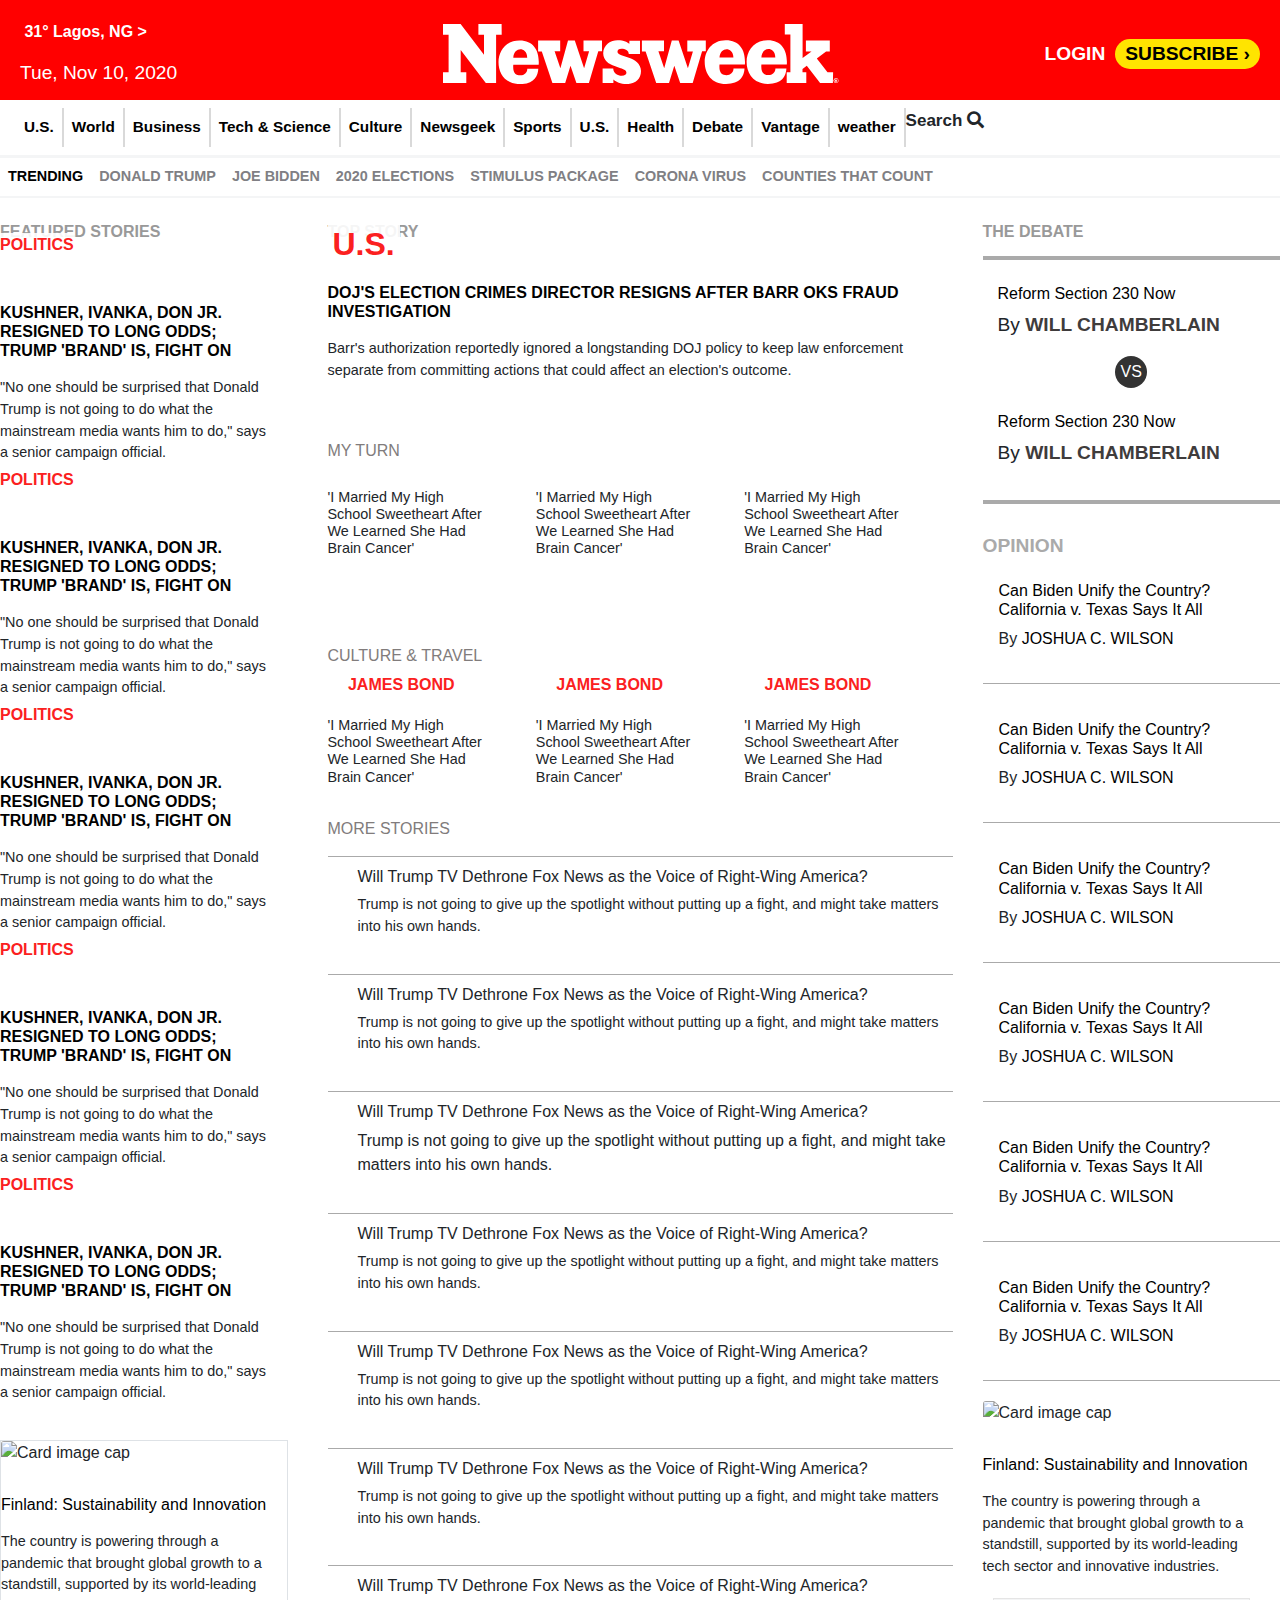
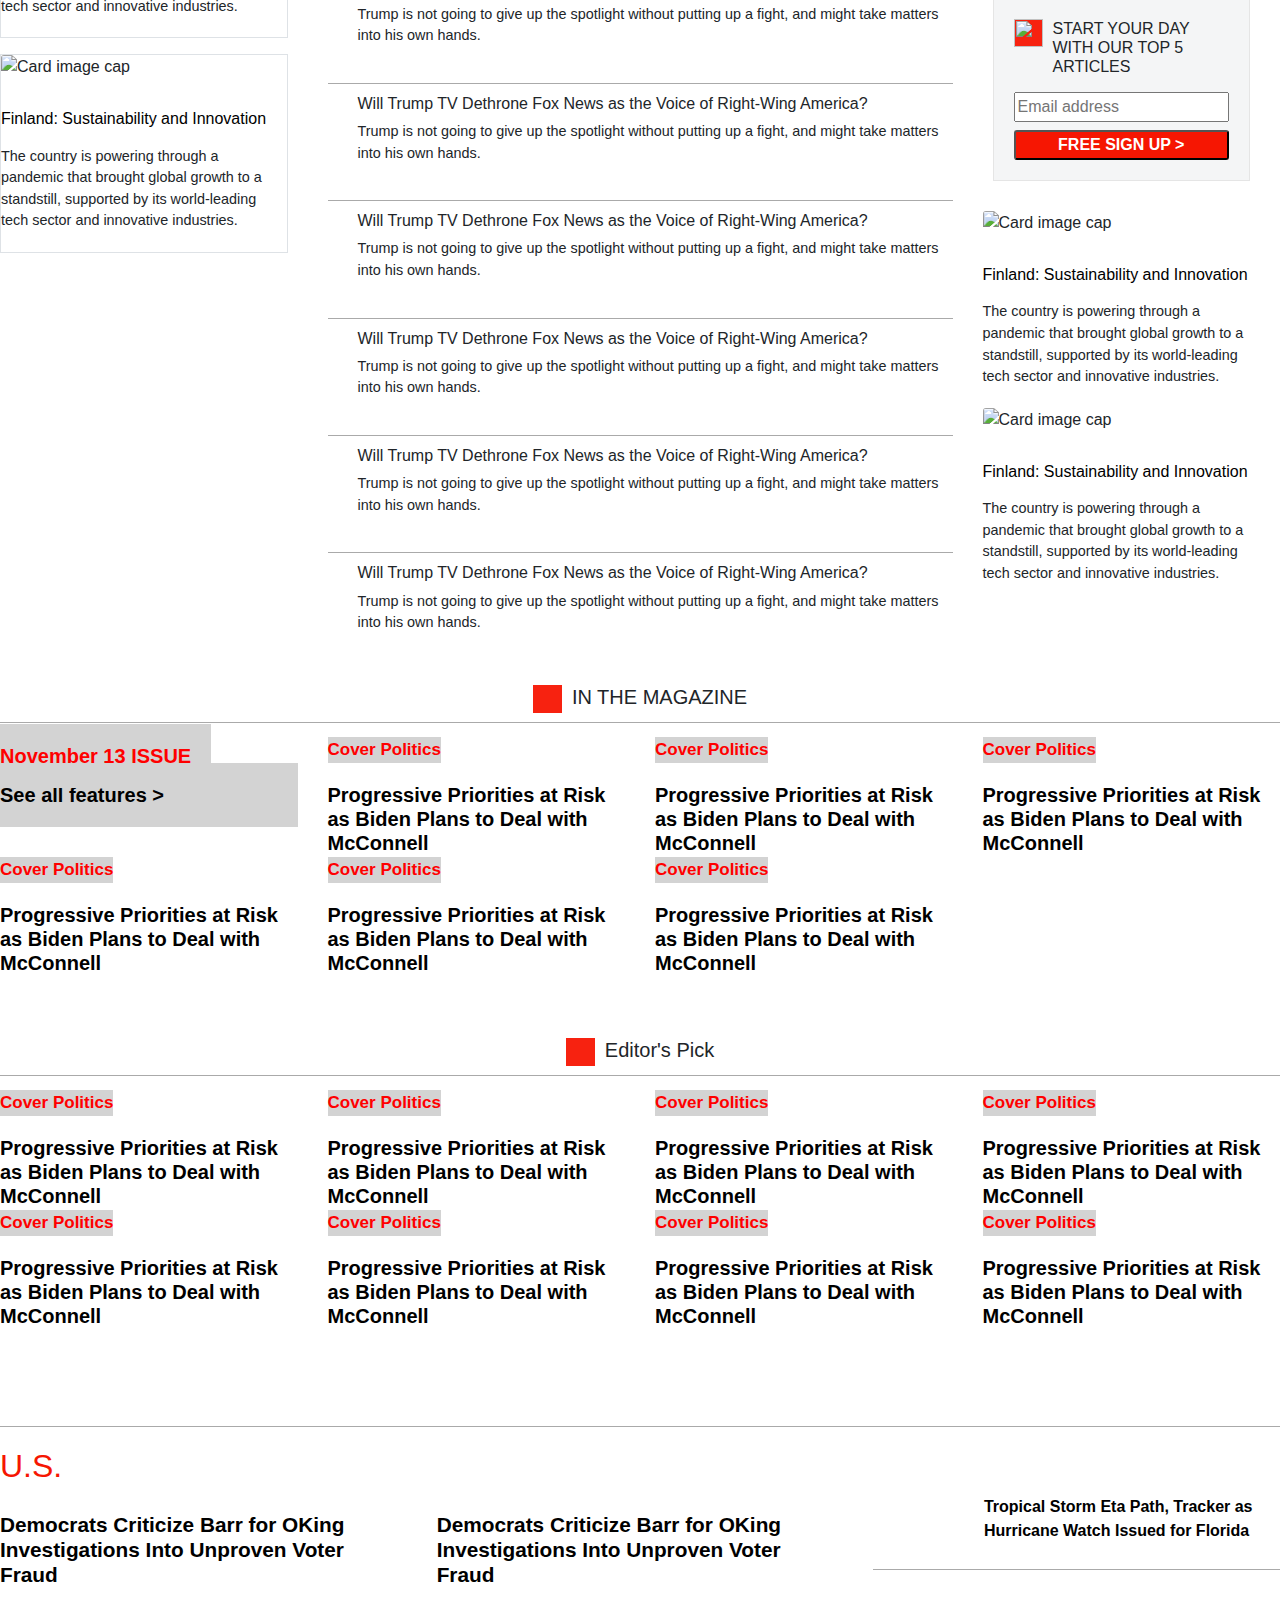
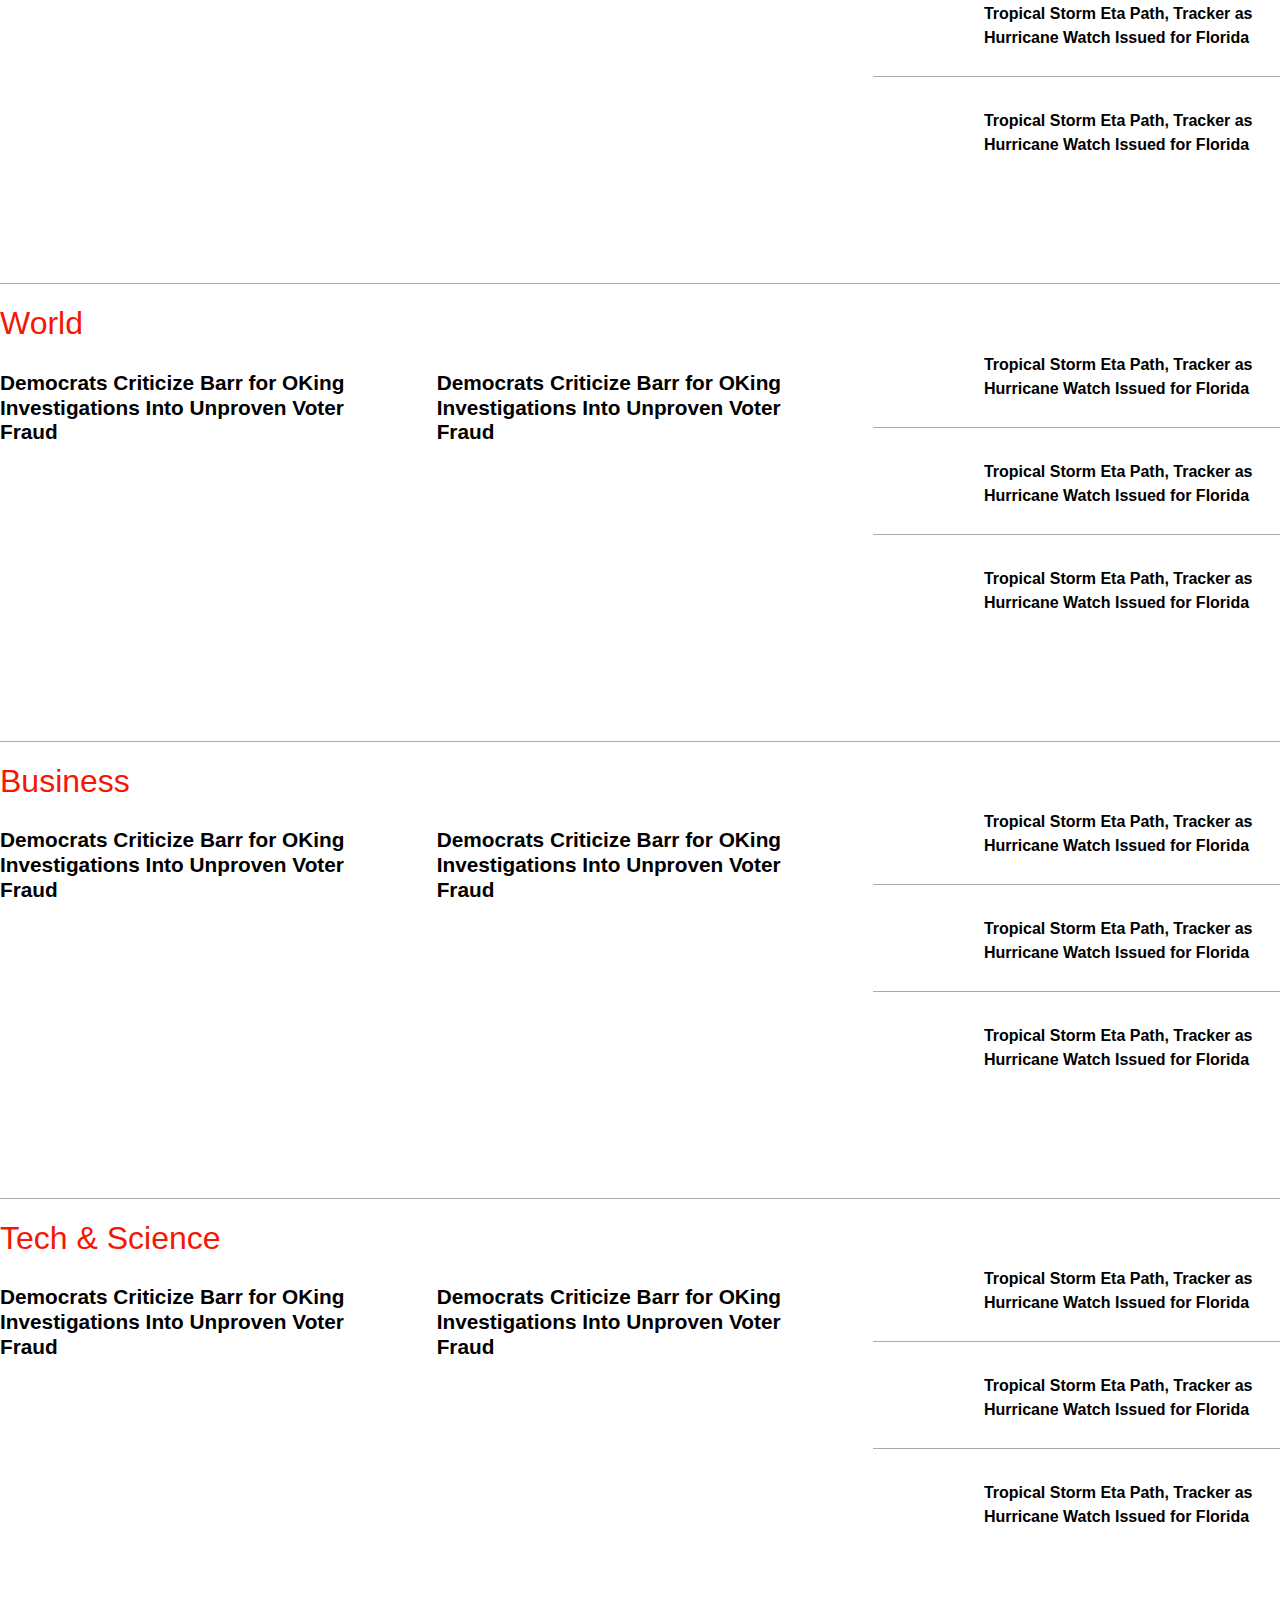
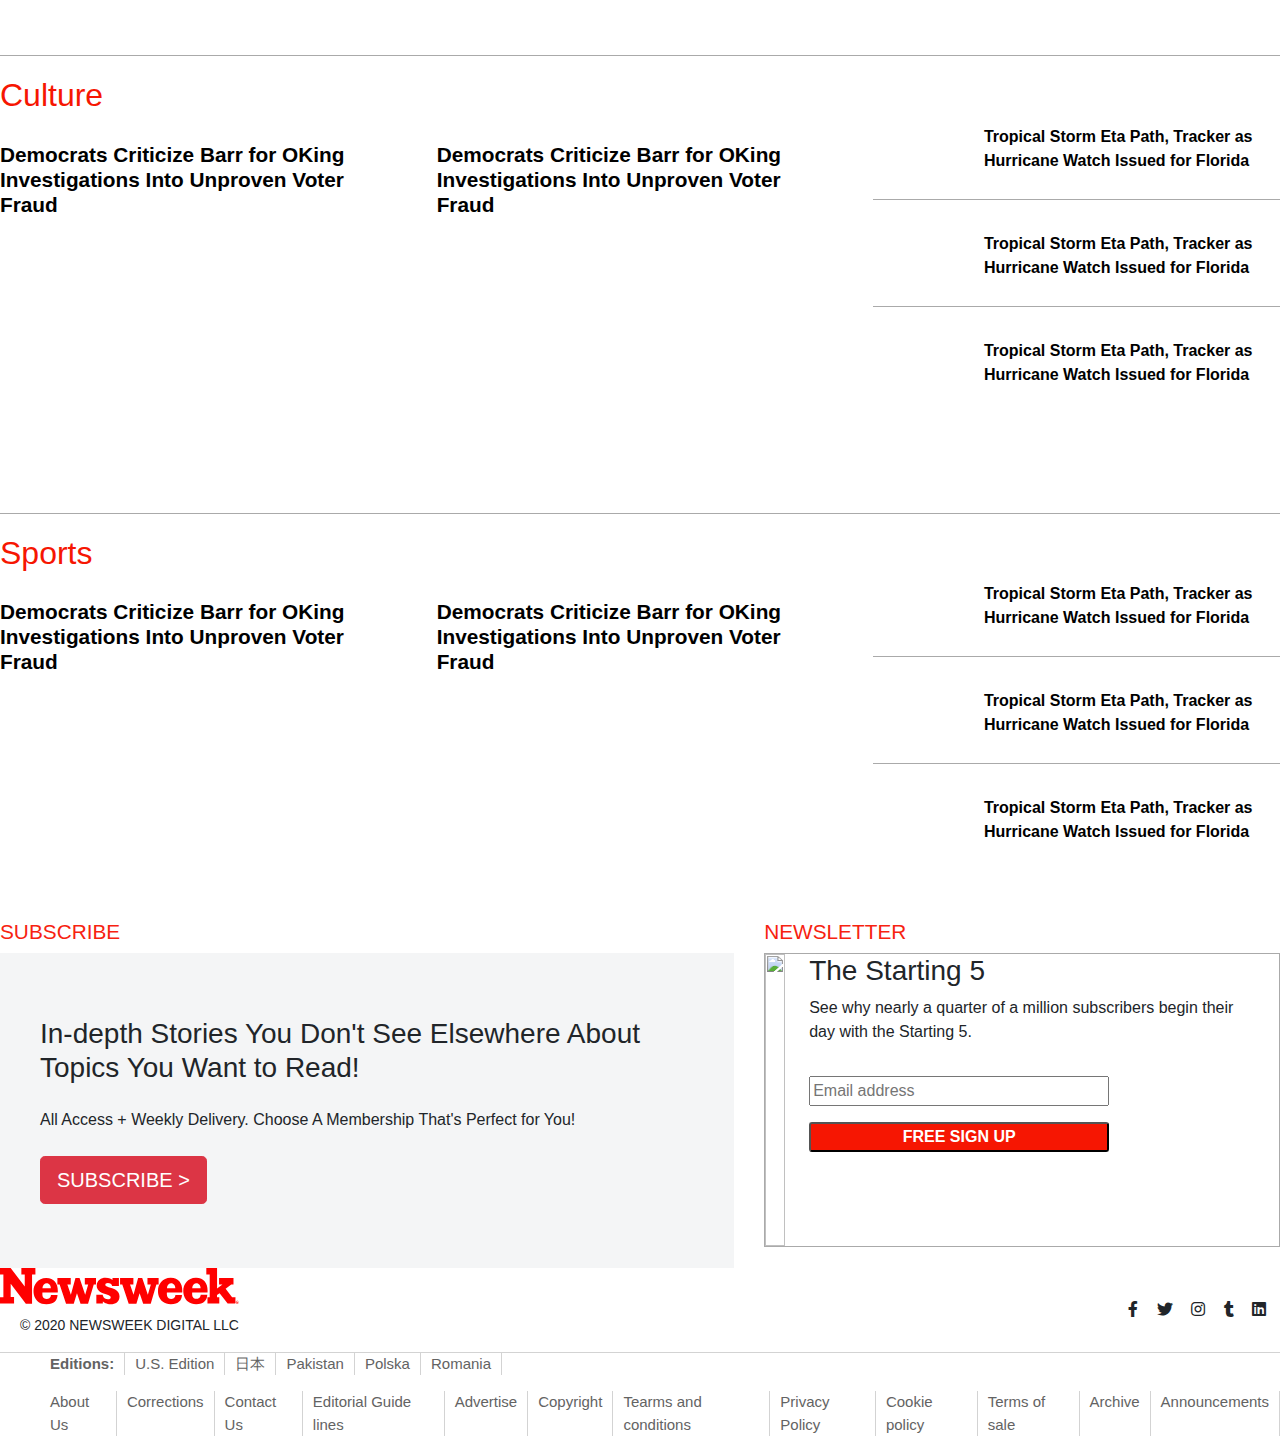
==== commit acf889e1: "added more styling" ====
--- a/index.html
+++ b/index.html
@@ -440,20 +440,20 @@
             <div class="col-lg-3 order-lg-3 order-3">
               <div class="debate">
                 <h3 class="debate-title">The Debate</h3>
-                <div class="first-debate d-flex flex-row">
+                <div class="first-debate d-flex flex-row pt-3">
                   <img src="https://d.newsweek.com/en/full/1658151/will-chamberlain.png?w=63&h=63&f=0f67e4867a449c492c69eace2d4fc225" alt="">
                   <div class="content">
-                    <h3><a href="#">Reform Section 230 Now</a></h3>
+                    <h6><a href="#">Reform Section 230 Now</a></h6>
                     <p>By <a href="#">WILL CHAMBERLAIN</a></p>
                   </div>
                 </div>
 
-                <div class="vs">VS</div>
-
-                <div class="second-debate d-flex flex-row">
+                <div id="vs" class="my-3"><div><span>VS</span></div></div>
+
+                <div class="second-debate d-flex flex-row py-3">
                   <img class="order-2" src="https://d.newsweek.com/en/full/1661065/matthew-feeney.png?w=63&h=63&f=826520efe202ccf595116c471a294d6f" alt="">
                   <div class="content">
-                    <h3><a href="#">Reform Section 230 Now</a></h3>
+                    <h6><a href="#">Reform Section 230 Now</a></h6>
                     <p>By <a href="#">WILL CHAMBERLAIN</a></p>
                   </div>
                 </div>
@@ -464,50 +464,50 @@
                   <a href="#">Opinion</a>
                 </h3>
 
-                <div class="opinion-box d-flex flex-row">
+                <div class="py-3 opinion-box d-flex flex-row">
                   <img src="https://d.newsweek.com/en/full/1598216/joshua-c-wilson.png?w=63&h=63&f=10000e40757c6afd0e47058d1e010205" alt="">
                   <div class="content">
-                    <h5><a href="#">Can Biden Unify the Country? California v. Texas Says It All</a></h5>
+                    <h6><a href="#">Can Biden Unify the Country? California v. Texas Says It All</a></h6>
                     <p>By <a href="#">JOSHUA C. WILSON</a></p>
                   </div>
                 </div>
 
-                <div class="opinion-box d-flex flex-row">
+                <div class="py-3 opinion-box d-flex flex-row">
                   <img src="https://d.newsweek.com/en/full/1598216/joshua-c-wilson.png?w=63&h=63&f=10000e40757c6afd0e47058d1e010205" alt="">
                   <div class="content">
-                    <h5><a href="#">Can Biden Unify the Country? California v. Texas Says It All</a></h5>
+                    <h6><a href="#">Can Biden Unify the Country? California v. Texas Says It All</a></h6>
                     <p>By <a href="#">JOSHUA C. WILSON</a></p>
                   </div>
                 </div>
 
-                <div class="opinion-box d-flex flex-row">
+                <div class="py-3 opinion-box d-flex flex-row">
                   <img src="https://d.newsweek.com/en/full/1598216/joshua-c-wilson.png?w=63&h=63&f=10000e40757c6afd0e47058d1e010205" alt="">
                   <div class="content">
-                    <h5><a href="#">Can Biden Unify the Country? California v. Texas Says It All</a></h5>
+                    <h6><a href="#">Can Biden Unify the Country? California v. Texas Says It All</a></h6>
                     <p>By <a href="#">JOSHUA C. WILSON</a></p>
                   </div>
                 </div>
 
-                <div class="opinion-box d-flex flex-row">
+                <div class="py-3 opinion-box d-flex flex-row">
                   <img src="https://d.newsweek.com/en/full/1598216/joshua-c-wilson.png?w=63&h=63&f=10000e40757c6afd0e47058d1e010205" alt="">
                   <div class="content">
-                    <h5><a href="#">Can Biden Unify the Country? California v. Texas Says It All</a></h5>
+                    <h6><a href="#">Can Biden Unify the Country? California v. Texas Says It All</a></h6>
                     <p>By <a href="#">JOSHUA C. WILSON</a></p>
                   </div>
                 </div>
 
-                <div class="opinion-box d-flex flex-row">
+                <div class="py-3 opinion-box d-flex flex-row">
                   <img src="https://d.newsweek.com/en/full/1598216/joshua-c-wilson.png?w=63&h=63&f=10000e40757c6afd0e47058d1e010205" alt="">
                   <div class="content">
-                    <h5><a href="#">Can Biden Unify the Country? California v. Texas Says It All</a></h5>
+                    <h6><a href="#">Can Biden Unify the Country? California v. Texas Says It All</a></h6>
                     <p>By <a href="#">JOSHUA C. WILSON</a></p>
                   </div>
                 </div>
 
-                <div class="opinion-box d-flex flex-row">
+                <div class="py-3 opinion-box d-flex flex-row">
                   <img src="https://d.newsweek.com/en/full/1598216/joshua-c-wilson.png?w=63&h=63&f=10000e40757c6afd0e47058d1e010205" alt="">
                   <div class="content">
-                    <h5><a href="#">Can Biden Unify the Country? California v. Texas Says It All</a></h5>
+                    <h6><a href="#">Can Biden Unify the Country? California v. Texas Says It All</a></h6>
                     <p>By <a href="#">JOSHUA C. WILSON</a></p>
                   </div>
                 </div>
@@ -976,7 +976,7 @@
 
     
 
-  <div class="row">
+  <div class="row new-sub">
     <div class="col-md-7 subscribe">
       <h2>Subscribe</h2>
       <div class="d-flex flex-row">
--- a/css/style.css
+++ b/css/style.css
@@ -80,6 +80,7 @@
 }
 .nav-1 .nav-link {
   color: #000;
+  font-size: 0.9em;
 }
 
 .nav-2 {
@@ -90,6 +91,11 @@
 }
 .nav-2 .nav-link {
   color: #807f84;
+  font-size: 0.9em;
+}
+
+.nav-link strong {
+  color: #000;
 }
 
 .section-1 h3 {
@@ -207,26 +213,41 @@
   color: #3f3c3c;
 }
 
-.vs {
+.second-debate {
+  margin-top: 40px;
+  /* padding-bottom: 20px; */
+  border-bottom: 4px solid #aaa;
+}
+
+#vs {
+  position: relative;
+}
+
+#vs > div {
+  position: absolute;
+  margin: auto;
+  top: -16px;
+  left: 0;
+  right: 0;
+  height: 32px;
+  display: flex;
+  justify-content: center;
+  line-height: 2;
+}
+
+#vs span {
   color: white;
-  font-size: 1.3em;
-  font-weight: 700;
+  width: 32px;
+  height: 32px;
+  border-radius: 50%;
+  background-color: #333;
   text-align: center;
-  padding: 10px;
-  background-color: #000;
-  border-radius: 100%;
-  width: 25%;
-  margin-left: 130px;
-}
-
-.second-debate {
-  margin-top: 20px;
-  border-bottom: 4px solid #aaa;
 }
 
 .opinion {
   margin-top: 30px;
 }
+
 .opinion h3 a {
   font-size: 1.2em;
   color: #aaa;
@@ -239,7 +260,7 @@
 
 .opinion .opinion-box img {
   margin-right: 16px;
-  height: 100%;
+  /* height: 50%; */
 }
 
 .special-card {
@@ -299,7 +320,8 @@
   font-weight: 600;
 }
 .us aside img {
-  width: 25%;
+  width: 45%;
+  height: auto;
 }
 .us aside .d-flex {
   margin-bottom: 30px;
@@ -314,6 +336,8 @@
 }
 .us aside .d-flex h5 a {
   color: #000;
+  font-size: 0.8em;
+  font-weight: 700;
 }
 
 .second-section .logo-img {
@@ -366,10 +390,10 @@
 }
 .container-fluid .second-section .second-section-2 .second-section-item .card .h31 {
   position: absolute;
-  bottom: 100px;
+  bottom: 120px;
   background-color: lightgrey;
   color: red;
-  font-size: 20px;
+  font-size: 17px;
   font-weight: bolder;
 }
 .container-fluid .second-section .second-section-2 .second-section-item .card .h32 {
@@ -388,7 +412,7 @@
 }
 .subscribe .d-flex {
   padding: 20px;
-  background-color: #e0d8d8;
+  background-color: #f4f5f6;
 }
 .subscribe .sub {
   padding: 20px;
@@ -450,10 +474,13 @@
   font-weight: 800;
 }
 
+.fa-user {
+  display: none;
+}
+
 @media screen and (max-width: 768px) {
   .navbar,
-  .nav-2,
-  footer {
+  .nav-2 {
     display: none;
   }
 
@@ -472,15 +499,34 @@
     width: 50%;
   }
 
+  .fa-user {
+    display: inline-block;
+  }
+
   #login {
     display: none;
   }
-}
-
-@media screen and (min-width: 768px) and (max-width: 1024px) {
+
+  .mid-card {
+    display: flex;
+    flex-direction: column;
+    align-items: center;
+    justify-content: center;
+  }
+
+  .container-fluid .second-section .second-section-2 .second-section-item .card .h31 {
+    position: absolute;
+    bottom: 70px;
+    background-color: lightgrey;
+    color: red;
+    font-size: 17px;
+    font-weight: bolder;
+  }
+}
+
+@media screen and (min-width: 768px) and (max-width: 991px) {
   .navbar,
-  .nav-2,
-  footer {
+  .nav-2 {
     display: none;
   }
 
@@ -507,10 +553,32 @@
     display: flex;
     flex-direction: column;
     align-items: center;
+    justify-content: center;
+  }
+
+  .new-sub {
+    flex-direction: column;
+  }
+
+  .col-md-7 {
+    max-width: 100%;
+  }
+
+  .col-md-5 {
+    max-width: 100%;
   }
 
   .container-fluid {
     max-width: 760px;
   }
 
+  .container-fluid .second-section .second-section-2 .second-section-item .card .h31 {
+    position: absolute;
+    bottom: 168px;
+    background-color: lightgrey;
+    color: red;
+    font-size: 17px;
+    font-weight: bolder;
+  }
+
 }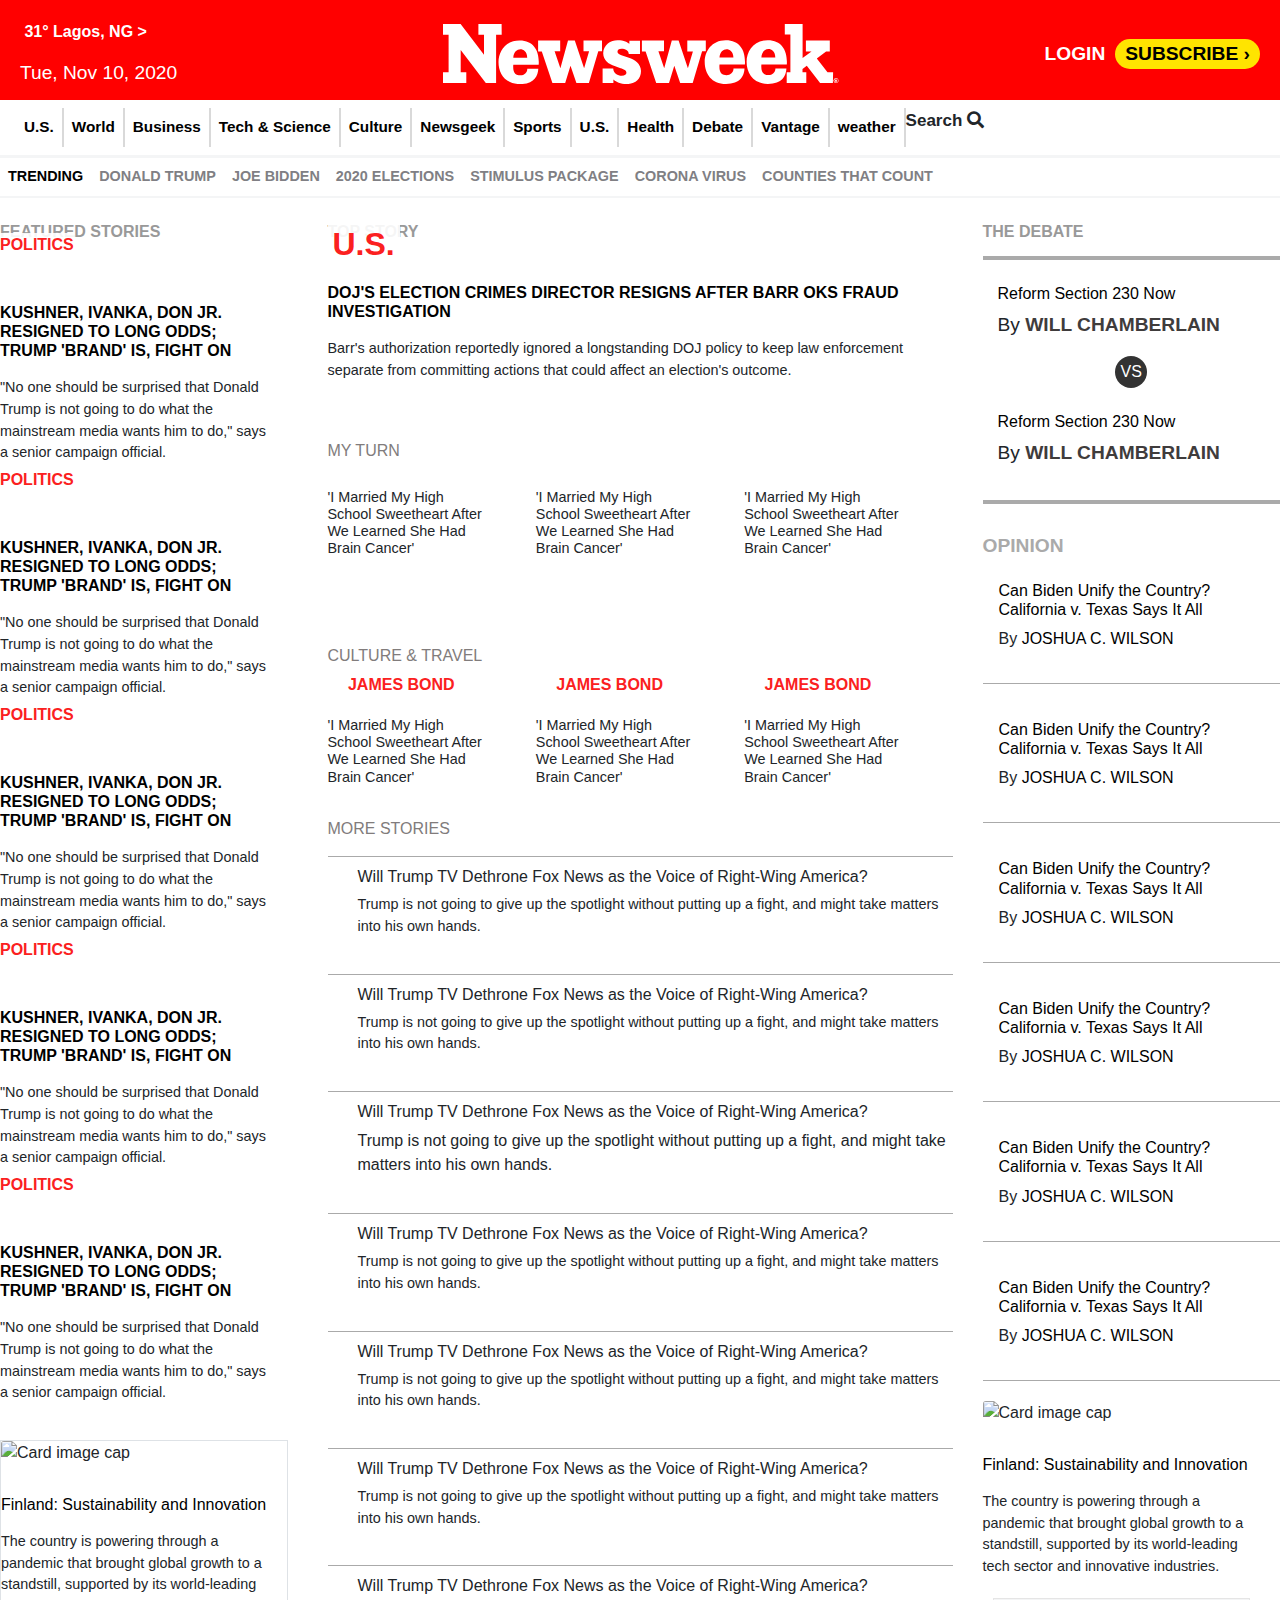
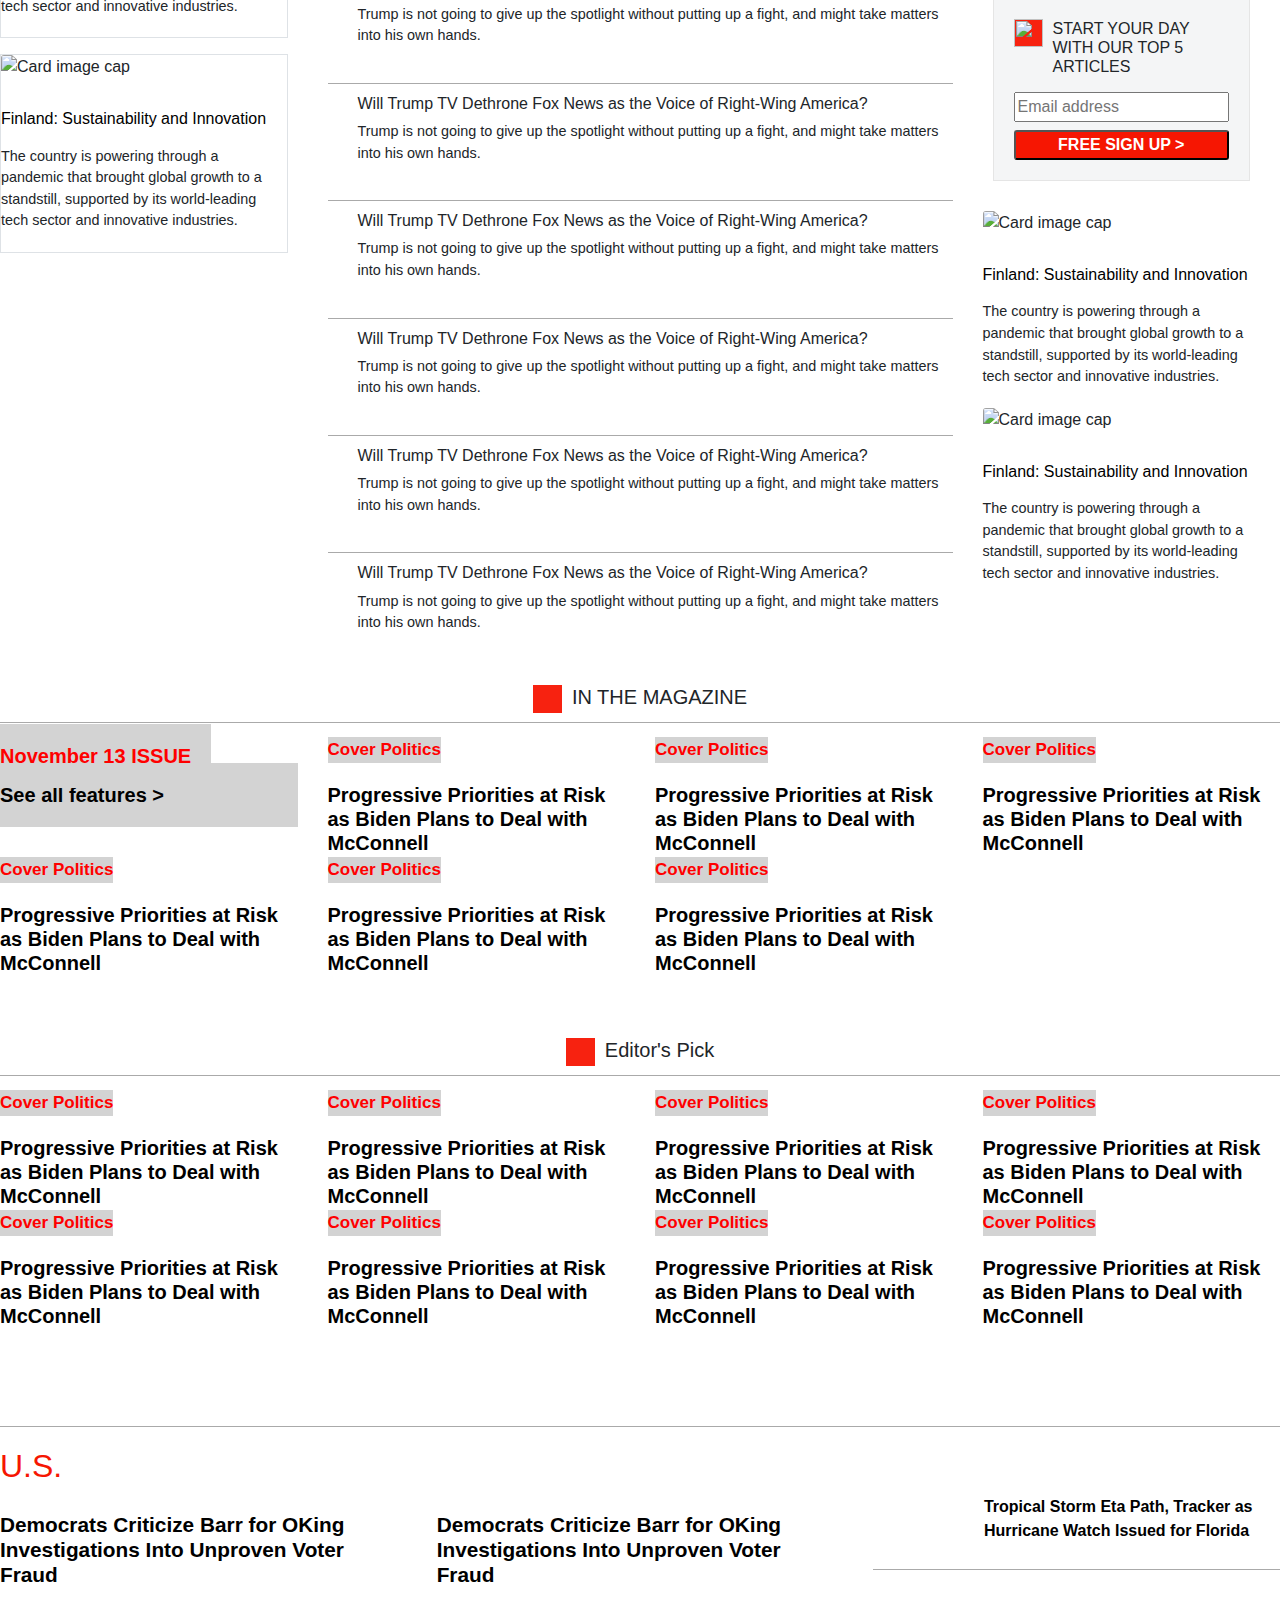
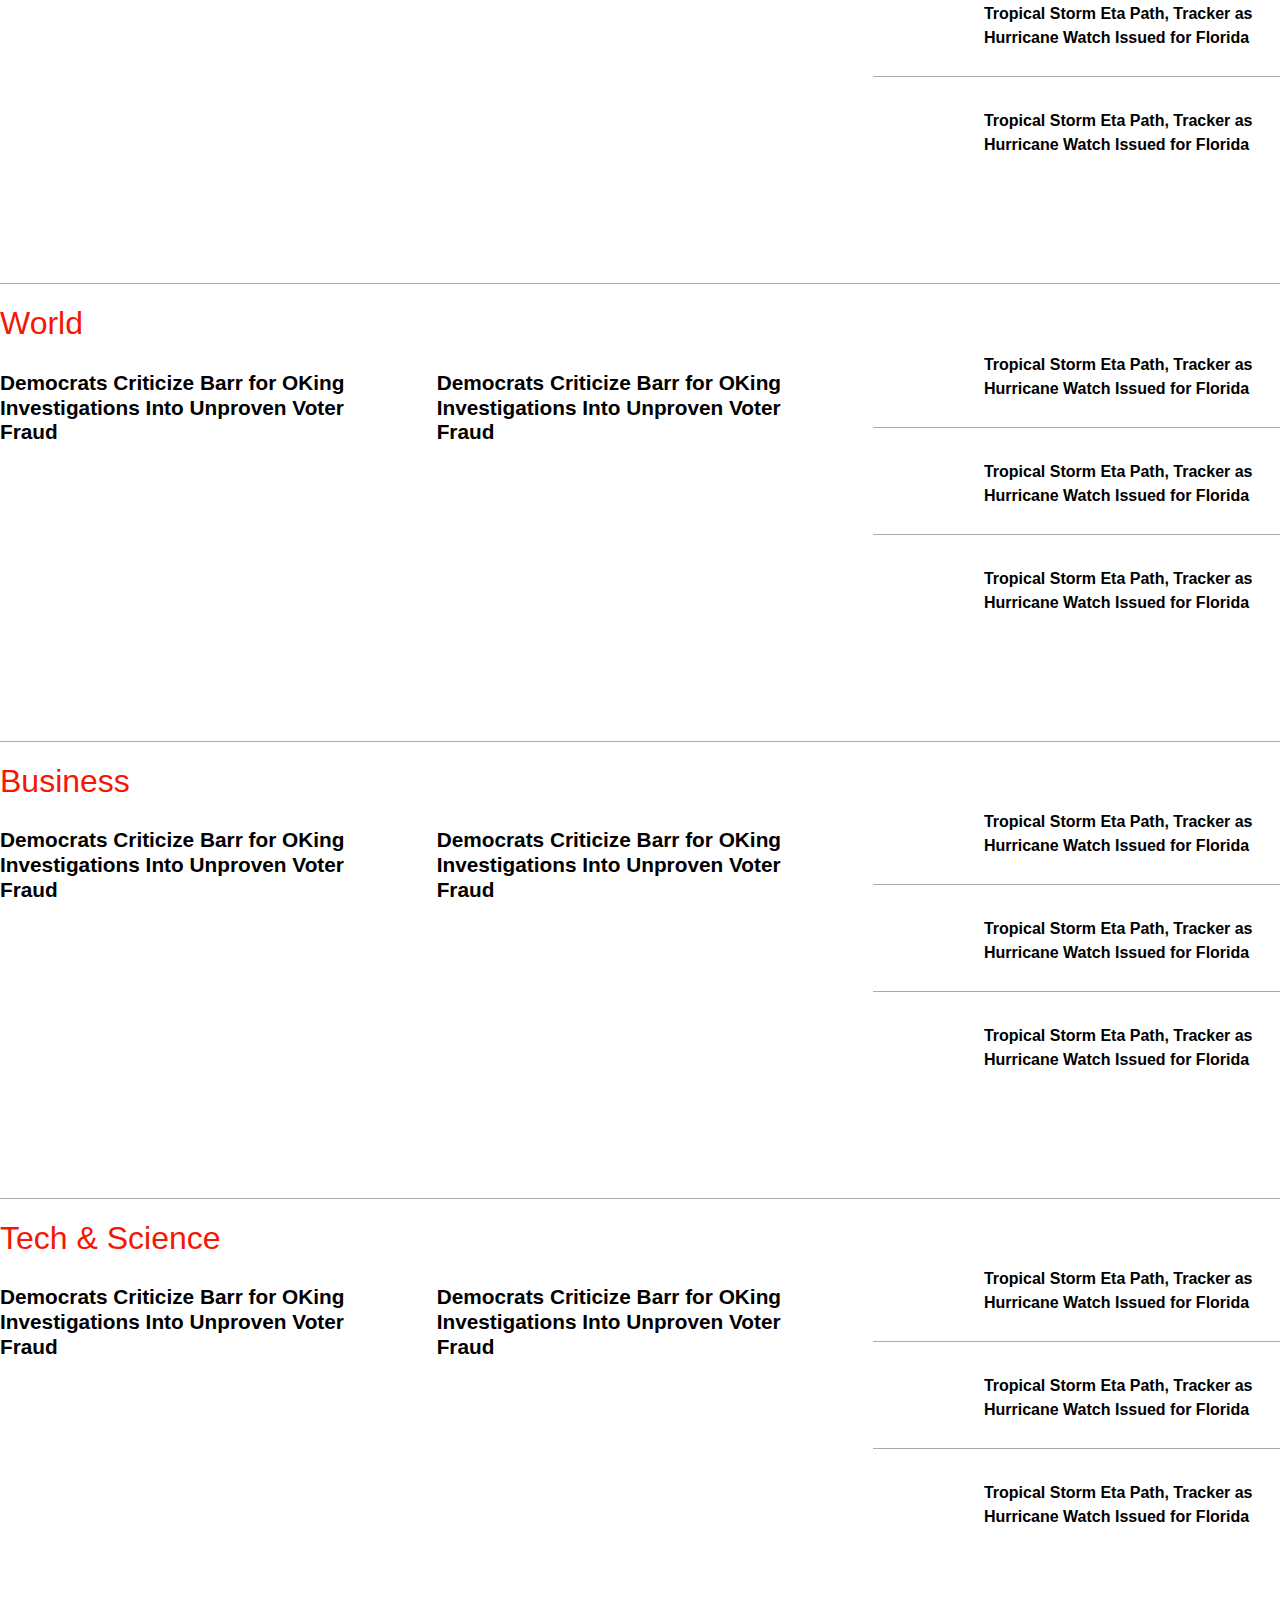
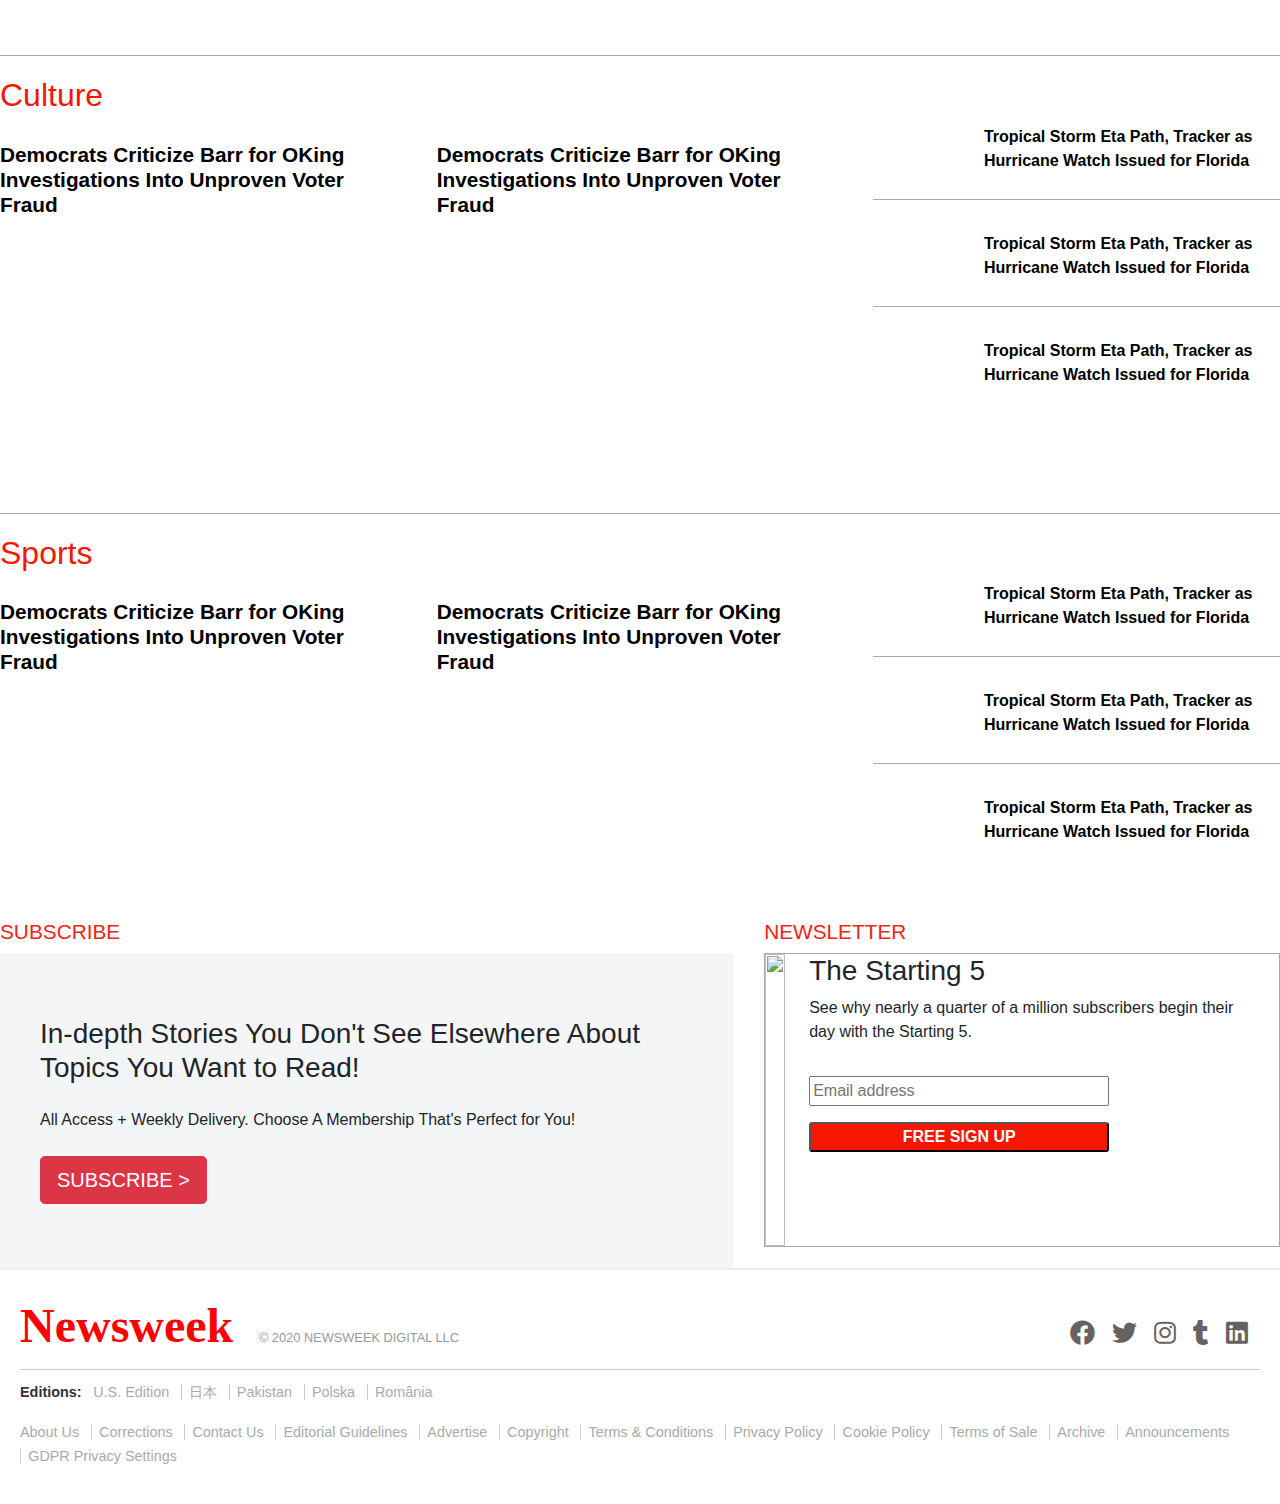
==== commit d44121ea: "worked on footer" ====
--- a/index.html
+++ b/index.html
@@ -20,7 +20,8 @@
         </div>
         <div class=" col-6 col-lg-4 title"><a href="#">
           <!-- <a class="text-white" href="#">Newsweek</a> -->
-          <svg version="1.1" width="396" height="60" style="fill: white;" xmlns="http://www.w3.org/2000/svg" xmlns:xlink="http://www.w3.org/1999/xlink" x="0px" y="0px" viewBox="0 0 396 60" style="enable-background:new 0 0 395.6 60;" xml:space="preserve"><g><path class="st0" d="M58.7,10.8h-5.6v48.3H42.8l-25.1-33v22.1h5.6v10.8H0V48.3h5.6V10.8H0V0h17.6L41,30.7V10.8h-5.6V0h23.2	L58.7,10.8L58.7,10.8z M95.8,38c0,0.9,0,1.8-0.1,2.7H70.3c-0.7,8.2,2.4,10.6,7.1,10.6c3.9,0,6.9-2.6,6.9-6.6h11	c-0.3,7.2-4,15.4-18.5,15.4c-14.5,0-21.3-10.5-21.3-22.1c0-10.5,7-21.6,21-21.6C89.9,16.3,95.8,25.6,95.8,38 M159,27.3h-3.7	l-9.4,31.8h-12.5l-5.9-17.4l-5.3,17.4h-12.8L98.8,27.4h-3.7V16.6h22.1v10.7h-5.6l5.8,16.9l7.6-27.6h6.8l9.3,27.6l5-16.9h-5.6V16.6	H159L159,27.3L159,27.3z M174.5,27.8c0,1.5,1.2,2.5,5.4,3.9l6,2c5.5,1.8,12.1,5.9,12.1,13.4c0,8.8-6.6,13-14.7,13	c-6.5,0-11.5-3.2-12.9-4.6V59h-10.8V44.4h10.6c0.3,4.8,4.6,7.3,8.5,7.3c3.2,0,4.7-1.4,4.7-3c0-2-1.2-3.1-6.5-4.8l-5.3-1.8	c-5.4-1.7-11.4-5.7-11.4-12.8c0-8.7,7.7-13.1,14.3-13.1c6.8,0,10.1,1.9,11.8,3.8l0.1-3.3H197v13.3h-11.2c-0.2-3.6-3.7-5.2-7.2-5.2	C175.8,24.8,174.5,26.1,174.5,27.8 M262.8,27.3h-3.7l-9.4,31.8h-12.5l-5.9-17.4L226,59.1h-12.8l-10.6-31.7h-3.7V16.6h22.1v10.7	h-5.6l5.8,16.9l7.6-27.6h6.8l9.3,27.7l5-16.9h-5.6V16.6h18.5V27.3z M302,37.9c0,0.9,0,1.8-0.1,2.7h-25.4	c-0.7,8.2,2.4,10.6,7.1,10.6c3.9,0,6.9-2.6,6.9-6.6h11c-0.3,7.2-4,15.4-18.5,15.4c-14.5,0-21.3-10.5-21.3-22.1	c0-10.5,7-21.6,21-21.6C296.1,16.2,302,25.5,302,37.9 M343.9,37.8c0,0.9,0,1.8-0.1,2.7h-25.4c-0.7,8.2,2.4,10.6,7.1,10.6	c3.9,0,6.9-2.6,6.9-6.6h11c-0.3,7.2-4,15.4-18.5,15.4c-14.5,0-21.3-10.5-21.3-22.1c0-10.5,7-21.6,21-21.6	C338,16.1,343.9,25.4,343.9,37.8 M389.9,59h-12.8l-13.3-17.3l-4.3,3.2v3.4h3.8V59h-19.6V48.3h3.7V10.6h-5.6V0h17.8v33.9l8.9-6.5	h-5.6V16.6h23.9v10.8h-3.7l-9.3,7l10.7,13.9h5.6L389.9,59L389.9,59z M395.6,56.6c0,0.5-0.1,0.9-0.4,1.2c-0.2,0.4-0.5,0.7-0.9,0.9	c-0.4,0.2-0.8,0.4-1.3,0.4c-0.5,0-0.9-0.1-1.2-0.4c-0.4-0.2-0.7-0.5-0.9-0.9c-0.2-0.4-0.4-0.8-0.4-1.2c0-0.5,0.1-0.9,0.4-1.2	c0.2-0.4,0.5-0.7,0.9-0.9c0.4-0.2,0.8-0.4,1.2-0.4c0.5,0,0.9,0.1,1.3,0.4c0.4,0.2,0.7,0.5,0.9,0.9	C395.5,55.8,395.6,56.2,395.6,56.6 M394.6,58c0.4-0.4,0.6-0.9,0.6-1.4c0-0.6-0.2-1-0.6-1.4s-0.9-0.6-1.4-0.6s-1,0.2-1.4,0.6	c-0.4,0.4-0.6,0.9-0.6,1.4c0,0.6,0.2,1,0.6,1.4c0.4,0.4,0.9,0.6,1.4,0.6S394.2,58.4,394.6,58 M393.6,56.8c0.1,0.1,0.2,0.1,0.2,0.1	c0.1,0.1,0.2,0.2,0.2,0.3c0,0,0.2,0.3,0.4,0.8h-0.8c-0.3-0.5-0.4-0.8-0.5-0.9c-0.1-0.1-0.2-0.2-0.3-0.2c0,0-0.1,0-0.1,0v1.1h-0.6	v-2.6h1.2c0.4,0,0.6,0.1,0.7,0.2c0.2,0.2,0.2,0.3,0.2,0.6c0,0.2-0.1,0.4-0.2,0.5C393.9,56.6,393.8,56.7,393.6,56.8 M393.5,56.3	c0.1-0.1,0.1-0.2,0.1-0.3s-0.1-0.2-0.1-0.3c-0.1-0.1-0.2-0.1-0.4-0.1h-0.3v0.7h0.3C393.3,56.4,393.4,56.4,393.5,56.3 M318.4,33.5	h13.9c0-6-3.9-8.4-6.8-8.4C322.1,25.2,318.6,27.9,318.4,33.5 M276.5,33.6h13.9c0-6-3.9-8.4-6.8-8.4C280.3,25.2,276.8,28,276.5,33.6 M70.3,33.7h13.9c0-6-3.9-8.4-6.8-8.4C74.1,25.3,70.6,28.1,70.3,33.7"></path></g></svg>
+          <svg version="1.1" width="396" height="60" xmlns="http://www.w3.org/2000/svg" xmlns:xlink="http://www.w3.org/1999/xlink" x="0px" y="0px" viewBox="0 0 396 60" style="fill: white; enable-background:new 0 0 395.6 60;" xml:space="preserve"><g><path class="st0" d="M58.7,10.8h-5.6v48.3H42.8l-25.1-33v22.1h5.6v10.8H0V48.3h5.6V10.8H0V0h17.6L41,30.7V10.8h-5.6V0h23.2	L58.7,10.8L58.7,10.8z M95.8,38c0,0.9,0,1.8-0.1,2.7H70.3c-0.7,8.2,2.4,10.6,7.1,10.6c3.9,0,6.9-2.6,6.9-6.6h11	c-0.3,7.2-4,15.4-18.5,15.4c-14.5,0-21.3-10.5-21.3-22.1c0-10.5,7-21.6,21-21.6C89.9,16.3,95.8,25.6,95.8,38 M159,27.3h-3.7	l-9.4,31.8h-12.5l-5.9-17.4l-5.3,17.4h-12.8L98.8,27.4h-3.7V16.6h22.1v10.7h-5.6l5.8,16.9l7.6-27.6h6.8l9.3,27.6l5-16.9h-5.6V16.6	H159L159,27.3L159,27.3z M174.5,27.8c0,1.5,1.2,2.5,5.4,3.9l6,2c5.5,1.8,12.1,5.9,12.1,13.4c0,8.8-6.6,13-14.7,13	c-6.5,0-11.5-3.2-12.9-4.6V59h-10.8V44.4h10.6c0.3,4.8,4.6,7.3,8.5,7.3c3.2,0,4.7-1.4,4.7-3c0-2-1.2-3.1-6.5-4.8l-5.3-1.8	c-5.4-1.7-11.4-5.7-11.4-12.8c0-8.7,7.7-13.1,14.3-13.1c6.8,0,10.1,1.9,11.8,3.8l0.1-3.3H197v13.3h-11.2c-0.2-3.6-3.7-5.2-7.2-5.2	C175.8,24.8,174.5,26.1,174.5,27.8 M262.8,27.3h-3.7l-9.4,31.8h-12.5l-5.9-17.4L226,59.1h-12.8l-10.6-31.7h-3.7V16.6h22.1v10.7	h-5.6l5.8,16.9l7.6-27.6h6.8l9.3,27.7l5-16.9h-5.6V16.6h18.5V27.3z M302,37.9c0,0.9,0,1.8-0.1,2.7h-25.4	c-0.7,8.2,2.4,10.6,7.1,10.6c3.9,0,6.9-2.6,6.9-6.6h11c-0.3,7.2-4,15.4-18.5,15.4c-14.5,0-21.3-10.5-21.3-22.1	c0-10.5,7-21.6,21-21.6C296.1,16.2,302,25.5,302,37.9 M343.9,37.8c0,0.9,0,1.8-0.1,2.7h-25.4c-0.7,8.2,2.4,10.6,7.1,10.6	c3.9,0,6.9-2.6,6.9-6.6h11c-0.3,7.2-4,15.4-18.5,15.4c-14.5,0-21.3-10.5-21.3-22.1c0-10.5,7-21.6,21-21.6	C338,16.1,343.9,25.4,343.9,37.8 M389.9,59h-12.8l-13.3-17.3l-4.3,3.2v3.4h3.8V59h-19.6V48.3h3.7V10.6h-5.6V0h17.8v33.9l8.9-6.5	h-5.6V16.6h23.9v10.8h-3.7l-9.3,7l10.7,13.9h5.6L389.9,59L389.9,59z M395.6,56.6c0,0.5-0.1,0.9-0.4,1.2c-0.2,0.4-0.5,0.7-0.9,0.9	c-0.4,0.2-0.8,0.4-1.3,0.4c-0.5,0-0.9-0.1-1.2-0.4c-0.4-0.2-0.7-0.5-0.9-0.9c-0.2-0.4-0.4-0.8-0.4-1.2c0-0.5,0.1-0.9,0.4-1.2	c0.2-0.4,0.5-0.7,0.9-0.9c0.4-0.2,0.8-0.4,1.2-0.4c0.5,0,0.9,0.1,1.3,0.4c0.4,0.2,0.7,0.5,0.9,0.9	C395.5,55.8,395.6,56.2,395.6,56.6 M394.6,58c0.4-0.4,0.6-0.9,0.6-1.4c0-0.6-0.2-1-0.6-1.4s-0.9-0.6-1.4-0.6s-1,0.2-1.4,0.6	c-0.4,0.4-0.6,0.9-0.6,1.4c0,0.6,0.2,1,0.6,1.4c0.4,0.4,0.9,0.6,1.4,0.6S394.2,58.4,394.6,58 M393.6,56.8c0.1,0.1,0.2,0.1,0.2,0.1	c0.1,0.1,0.2,0.2,0.2,0.3c0,0,0.2,0.3,0.4,0.8h-0.8c-0.3-0.5-0.4-0.8-0.5-0.9c-0.1-0.1-0.2-0.2-0.3-0.2c0,0-0.1,0-0.1,0v1.1h-0.6	v-2.6h1.2c0.4,0,0.6,0.1,0.7,0.2c0.2,0.2,0.2,0.3,0.2,0.6c0,0.2-0.1,0.4-0.2,0.5C393.9,56.6,393.8,56.7,393.6,56.8 M393.5,56.3	c0.1-0.1,0.1-0.2,0.1-0.3s-0.1-0.2-0.1-0.3c-0.1-0.1-0.2-0.1-0.4-0.1h-0.3v0.7h0.3C393.3,56.4,393.4,56.4,393.5,56.3 M318.4,33.5	h13.9c0-6-3.9-8.4-6.8-8.4C322.1,25.2,318.6,27.9,318.4,33.5 M276.5,33.6h13.9c0-6-3.9-8.4-6.8-8.4C280.3,25.2,276.8,28,276.5,33.6 M70.3,33.7h13.9c0-6-3.9-8.4-6.8-8.4C74.1,25.3,70.6,28.1,70.3,33.7"></path></g></svg>
+          </a>
         </div>
         
         <div class="col-lg-4 col-6 d-flex justify-content-end align-items-center">
@@ -93,10 +94,10 @@
               weather
             </a>
           </li>
-          <div class="search">
+          <li class="search">
             Search
             <i class="fas fa-search"></i>
-          </div>
+          </li>
         </ul>
       </nav>
 
@@ -213,7 +214,7 @@
                 </div>
               </div>
               
-              <!-- <div class="special-card"> -->
+              <div class="special-card">
                 <div class="card border my-3" style="width: 18rem;">
                   <img class="card-img-top" src="https://d.newsweek.com/en/full/1657994/cul-map-otherworldly-banner.webp?w=397&h=397&f=47c67cfe599f41a62cc265fbfd773556" alt="Card image cap">
                   <div class="card-body">
@@ -229,7 +230,7 @@
                     <p class="card-text">The country is powering through a pandemic that brought global growth to a standstill, supported by its world-leading tech sector and innovative industries.</p>
                   </div>
                 </div>
-              <!-- </div> -->
+              </div>
 
             </div>
 
@@ -340,7 +341,7 @@
                     <h6>Will Trump TV Dethrone Fox News as the Voice of Right-Wing America?</h6>
                     <p>
                       Trump is not going to give up the spotlight without putting up a fight, and might take matters into his own hands.
-                    </p class="para">
+                    </p>
                   </div>
                 </div>
 
@@ -521,7 +522,7 @@
                   </div>
                 </div>
 
-                <form action="" method="post">
+                <form method="post">
                   <div class="d-flex flex-row">
                     <img src="https://g.newsweek.com/www/images/logo-n1.svg" alt="">
                     <h4>START YOUR DAY WITH OUR TOP 5 ARTICLES</h4>
@@ -549,8 +550,8 @@
               </div>
             </div>                
         </div> 
-        </section>
-      </div>
+      </div>
+    </section>
 
     <div class="container-fluid">
       <section class="second-section">
@@ -627,8 +628,9 @@
               </div>
             </div>
           </div>
-
-        </div>
+        </div>
+      </section>
+      </div>
 
         <div class="container-fluid">
           <section class="second-section">
@@ -719,7 +721,8 @@
                 </div>
               </div>
             </div>
-
+      </section>
+      </div>
 
   <div class="container-fluid">
     <section class="us">
@@ -1004,7 +1007,7 @@
         <div class="newsform d-flex flex-column px-4">
           <h3>The Starting 5</h3>
           <p>See why nearly a quarter of a million subscribers begin their day with the Starting 5.</p>
-          <form action="" method="POST">
+          <form method="POST">
             <input class="my-3" type="email" name="email" placeholder="Email address">
             <button type="submit">FREE SIGN UP</button>
           </form>
@@ -1015,85 +1018,45 @@
 
   </main>
 
-  <div class="container-fluid p-0">
-    <footer>
-      <div class="footer-1">
-        <div class="svg-footer">
-          <svg version="1.1" id="Layer_1" xmlns="http://www.w3.org/2000/svg" xmlns:xlink="http://www.w3.org/1999/xlink" x="0px" y="0px" viewBox="0 0 395.6 60" style="enable-background:new 0 0 395.6 60;" xml:space="preserve"><g><path class="st0" d="M58.7,10.8h-5.6v48.3H42.8l-25.1-33v22.1h5.6v10.8H0V48.3h5.6V10.8H0V0h17.6L41,30.7V10.8h-5.6V0h23.2	L58.7,10.8L58.7,10.8z M95.8,38c0,0.9,0,1.8-0.1,2.7H70.3c-0.7,8.2,2.4,10.6,7.1,10.6c3.9,0,6.9-2.6,6.9-6.6h11	c-0.3,7.2-4,15.4-18.5,15.4c-14.5,0-21.3-10.5-21.3-22.1c0-10.5,7-21.6,21-21.6C89.9,16.3,95.8,25.6,95.8,38 M159,27.3h-3.7	l-9.4,31.8h-12.5l-5.9-17.4l-5.3,17.4h-12.8L98.8,27.4h-3.7V16.6h22.1v10.7h-5.6l5.8,16.9l7.6-27.6h6.8l9.3,27.6l5-16.9h-5.6V16.6	H159L159,27.3L159,27.3z M174.5,27.8c0,1.5,1.2,2.5,5.4,3.9l6,2c5.5,1.8,12.1,5.9,12.1,13.4c0,8.8-6.6,13-14.7,13	c-6.5,0-11.5-3.2-12.9-4.6V59h-10.8V44.4h10.6c0.3,4.8,4.6,7.3,8.5,7.3c3.2,0,4.7-1.4,4.7-3c0-2-1.2-3.1-6.5-4.8l-5.3-1.8	c-5.4-1.7-11.4-5.7-11.4-12.8c0-8.7,7.7-13.1,14.3-13.1c6.8,0,10.1,1.9,11.8,3.8l0.1-3.3H197v13.3h-11.2c-0.2-3.6-3.7-5.2-7.2-5.2	C175.8,24.8,174.5,26.1,174.5,27.8 M262.8,27.3h-3.7l-9.4,31.8h-12.5l-5.9-17.4L226,59.1h-12.8l-10.6-31.7h-3.7V16.6h22.1v10.7	h-5.6l5.8,16.9l7.6-27.6h6.8l9.3,27.7l5-16.9h-5.6V16.6h18.5V27.3z M302,37.9c0,0.9,0,1.8-0.1,2.7h-25.4	c-0.7,8.2,2.4,10.6,7.1,10.6c3.9,0,6.9-2.6,6.9-6.6h11c-0.3,7.2-4,15.4-18.5,15.4c-14.5,0-21.3-10.5-21.3-22.1	c0-10.5,7-21.6,21-21.6C296.1,16.2,302,25.5,302,37.9 M343.9,37.8c0,0.9,0,1.8-0.1,2.7h-25.4c-0.7,8.2,2.4,10.6,7.1,10.6	c3.9,0,6.9-2.6,6.9-6.6h11c-0.3,7.2-4,15.4-18.5,15.4c-14.5,0-21.3-10.5-21.3-22.1c0-10.5,7-21.6,21-21.6	C338,16.1,343.9,25.4,343.9,37.8 M389.9,59h-12.8l-13.3-17.3l-4.3,3.2v3.4h3.8V59h-19.6V48.3h3.7V10.6h-5.6V0h17.8v33.9l8.9-6.5	h-5.6V16.6h23.9v10.8h-3.7l-9.3,7l10.7,13.9h5.6L389.9,59L389.9,59z M395.6,56.6c0,0.5-0.1,0.9-0.4,1.2c-0.2,0.4-0.5,0.7-0.9,0.9	c-0.4,0.2-0.8,0.4-1.3,0.4c-0.5,0-0.9-0.1-1.2-0.4c-0.4-0.2-0.7-0.5-0.9-0.9c-0.2-0.4-0.4-0.8-0.4-1.2c0-0.5,0.1-0.9,0.4-1.2	c0.2-0.4,0.5-0.7,0.9-0.9c0.4-0.2,0.8-0.4,1.2-0.4c0.5,0,0.9,0.1,1.3,0.4c0.4,0.2,0.7,0.5,0.9,0.9	C395.5,55.8,395.6,56.2,395.6,56.6 M394.6,58c0.4-0.4,0.6-0.9,0.6-1.4c0-0.6-0.2-1-0.6-1.4s-0.9-0.6-1.4-0.6s-1,0.2-1.4,0.6	c-0.4,0.4-0.6,0.9-0.6,1.4c0,0.6,0.2,1,0.6,1.4c0.4,0.4,0.9,0.6,1.4,0.6S394.2,58.4,394.6,58 M393.6,56.8c0.1,0.1,0.2,0.1,0.2,0.1	c0.1,0.1,0.2,0.2,0.2,0.3c0,0,0.2,0.3,0.4,0.8h-0.8c-0.3-0.5-0.4-0.8-0.5-0.9c-0.1-0.1-0.2-0.2-0.3-0.2c0,0-0.1,0-0.1,0v1.1h-0.6	v-2.6h1.2c0.4,0,0.6,0.1,0.7,0.2c0.2,0.2,0.2,0.3,0.2,0.6c0,0.2-0.1,0.4-0.2,0.5C393.9,56.6,393.8,56.7,393.6,56.8 M393.5,56.3	c0.1-0.1,0.1-0.2,0.1-0.3s-0.1-0.2-0.1-0.3c-0.1-0.1-0.2-0.1-0.4-0.1h-0.3v0.7h0.3C393.3,56.4,393.4,56.4,393.5,56.3 M318.4,33.5	h13.9c0-6-3.9-8.4-6.8-8.4C322.1,25.2,318.6,27.9,318.4,33.5 M276.5,33.6h13.9c0-6-3.9-8.4-6.8-8.4C280.3,25.2,276.8,28,276.5,33.6 M70.3,33.7h13.9c0-6-3.9-8.4-6.8-8.4C74.1,25.3,70.6,28.1,70.3,33.7"></path></g></svg>
-          <p class="foot-para">
-            &copy; 2020 NEWSWEEK DIGITAL LLC
-          </p>
-        </div>
-        <div class="foot-icons">
-          <i class="fab fa-facebook-f"></i>
-          <i class="fab fa-twitter"></i>
-          <i class="fab fa-instagram"></i>
-          <i class="fab fa-tumblr"></i>
-          <i class="fab fa-linkedin"></i>
-        </div>
-      </div>
-      <div class="footer-2">
-        <ul class="footer-ul d-flex">
-          <li>
-            <a class="bold"href="#">Editions:</a>
-          </li>
-          <li>
-            <a href="#">U.S. Edition</a>
-          </li>
-          <li>
-            <a href="#">日本</a>
-          </li>
-          <li>
-            <a href="#">Pakistan</a>
-          </li>
-          <li>
-            <a href="#">Polska</a>
-          </li>
-          <li>
-            <a href="#">Romania</a>
-          </li>
+    <div class="container-fluid" id="bottom">
+      <footer>
+        <div class="top">
+          <a href="#">Newsweek</a>
+          <span>© 2020 NEWSWEEK DIGITAL LLC</span>
+          <ul>
+            <li><a href="#"><i class="fab fa-facebook"></i></a></li>
+            <li><a href="#"><i class="fab fa-twitter"></i></a></li>
+            <li><a href="#"><i class="fab fa-instagram"></i></a></li>
+            <li><a href="#"><i class="fab fa-tumblr"></i></a></li>
+            <li><a href="#"><i class="fab fa-linkedin"></i></a></li>
+          </ul>
+        </div>
+
+        <ul id="editions">
+          <li>Editions:</li>
+          <li><a href="#">U.S. Edition</a></li>
+          <li><a href="#">日本</a></li>
+          <li><a href="#">Pakistan</a></li>
+          <li><a href="#">Polska</a></li>
+          <li><a href="#">România</a></li>
         </ul>
 
-        <ul class="footer-foot d-flex">
-          <li>
-            <a href="#">About Us</a>
-          </li>
-          <li>
-            <a href="#">Corrections</a>
-          </li>
-          <li>
-            <a href="#">Contact Us</a>
-          </li>
-          <li>
-            <a href="#">Editorial Guide lines</a>
-          </li>
-          <li>
-            <a href="#">Advertise</a>
-          </li>
-          <li>
-            <a href="#">Copyright</a>
-          </li>
-          <li>
-            <a href="#">Tearms and conditions</a>
-          </li>
-          <li>
-            <a href="#">Privacy Policy</a>
-          </li>
-          <li>
-            <a href="#">Cookie policy</a>
-          </li>
-          <li>
-            <a href="#">Terms of sale</a>
-          </li>
-          <li>
-            <a href="#">Archive</a>
-          </li>
-          <li>
-            <a href="#">Announcements</a>
-          </li>
+        <ul id="menu">
+          <li><a href="#">About Us</a></li>
+          <li><a href="#">Corrections</a></li>
+          <li><a href="#">Contact Us</a></li>
+          <li><a href="#">Editorial Guidelines</a></li>
+          <li><a href="#">Advertise</a></li>
+          <li><a href="#">Copyright</a></li>
+          <li><a href="#">Terms & Conditions</a></li>
+          <li><a href="#">Privacy Policy</a></li>
+          <li><a href="#">Cookie Policy</a></li>
+          <li><a href="#">Terms of Sale</a></li>
+          <li><a href="#">Archive</a></li>
+          <li><a href="#">Announcements</a></li>
+          <li><a href="#">GDPR Privacy Settings</a></li>
         </ul>
-      </div>
-    </footer>
+      </footer>
   </div>
 
 <script src="https://cdnjs.cloudflare.com/ajax/libs/jquery/3.5.1/jquery.slim.min.js"></script>
--- a/css/style.css
+++ b/css/style.css
@@ -4,32 +4,76 @@
   padding: 20px 20px;
   color: white;
 }
+
 .nav-header .row {
   display: flex;
   align-items: center;
 }
+
 .nav-header .row .weather-date {
   display: flex;
   flex-direction: column;
 }
+
 .nav-header .row .weather-date .weather {
   padding-bottom: 15px;
 }
+
+.section-1 a {
+  color: #000;
+}
+
+.opinion h3 a {
+  font-size: 1.2em;
+  color: #aaa;
+}
+
+footer .top > a {
+  font-family: 'Rokkitt', serif;
+  color: var(--nw-red);
+  font-weight: bold;
+  font-size: 3em;
+}
+
+footer li a:hover {
+  text-decoration: none;
+  color: #333;
+}
+
+.debate .content p a {
+  font-weight: 700;
+  color: #3f3c3c;
+}
+
+footer .top > a:hover {
+  text-decoration: none;
+}
+
+.us aside .d-flex h5 a {
+  color: #000;
+  font-size: 0.8em;
+  font-weight: 700;
+}
+
 .nav-header .row .weather-date .weather a {
   color: #fff;
   font-weight: 700;
 }
+
 .nav-header .row .weather-date .weather:hover {
   text-decoration: none;
 }
+
 .nav-header .row .weather-date .date {
   font-size: 1.2em;
 }
+
 .nav-header .row .right {
   padding-left: 150px;
   align-content: space-between;
   text-decoration: none;
 }
+
 .nav-header .row .right .right-span {
   padding-right: 15px;
 }
@@ -70,14 +114,17 @@
   border-bottom-color: #f4f5f6;
   position: relative;
 }
+
 .nav-1 .navbar-nav {
   justify-content: center;
   font-size: 17px;
   font-weight: 800;
 }
+
 .nav-1 .nav-item {
   border-right: 2px solid #d9d9d9;
 }
+
 .nav-1 .nav-link {
   color: #000;
   font-size: 0.9em;
@@ -89,6 +136,7 @@
   text-transform: uppercase;
   border-bottom: 2px solid #f4f5f6;
 }
+
 .nav-2 .nav-link {
   color: #807f84;
   font-size: 0.9em;
@@ -103,13 +151,6 @@
   text-transform: uppercase;
   font-size: 1em;
   font-weight: bold;
-}
-.section-1 a {
-  color: #000;
-}
-
-.special-card .card {
-  width: 100%;
 }
 
 .card {
@@ -117,12 +158,24 @@
   border-radius: 0;
   width: 100%;
 }
+
+form img {
+  flex: none;
+  display: block;
+  width: 29px;
+  height: 28px;
+  background: center/contain no-repeat #f72210;
+  margin-right: 10px;
+}
+
 .card img {
   width: 100%;
 }
+
 .card .card-img-b-overlay {
   position: relative;
 }
+
 .card .card-img-b-overlay p {
   position: absolute;
   bottom: 0;
@@ -131,18 +184,22 @@
   font-weight: bold;
   background-color: rgba(255, 255, 255, 0.9);
 }
+
 .card .card-body {
   text-align: left;
   margin-left: 0;
   padding-left: 0;
 }
+
 .card .card-title {
   font-size: 1em;
   padding: 10px 0 5px 0;
 }
+
 .card .card-text {
   font-size: 0.9em;
 }
+
 .card .image-name {
   position: absolute;
   bottom: 0;
@@ -157,14 +214,21 @@
 .turn-1 {
   margin-top: 60px;
 }
+
 .turn-1 h2 {
   font-size: 1em;
   color: #817c7c;
   font-weight: 500;
 }
+
+form h4 {
+  font-size: 1em;
+}
+
 .turn-1 .turn h4 {
   font-size: 0.9em;
 }
+
 .turn-1 .crd {
   bottom: 0;
   color: #fb2020;
@@ -182,13 +246,16 @@
   text-transform: uppercase;
   padding: 5px 0 10px 0;
 }
+
 .more-stories .story {
   padding: 10px 0 20px 0;
   border-top: 1px solid #aaa;
 }
+
 .more-stories .story .para {
   font-size: 0.9em;
 }
+
 .more-stories img {
   padding: 5px 25px 0 5px;
 }
@@ -197,25 +264,23 @@
   border-bottom: 4px solid #aaa;
   padding: 0 0 15px 0;
 }
+
 .debate .content {
   margin-left: 15px;
 }
+
 .debate .content h3 {
   font-size: 1.1em;
   color: #000;
   font-weight: 800;
 }
+
 .debate .content p {
   font-size: 1.2em;
 }
-.debate .content p a {
-  font-weight: 700;
-  color: #3f3c3c;
-}
 
 .second-debate {
   margin-top: 40px;
-  /* padding-bottom: 20px; */
   border-bottom: 4px solid #aaa;
 }
 
@@ -235,6 +300,16 @@
   line-height: 2;
 }
 
+footer .top span {
+  flex: 1;
+  margin-left: 2em;
+  font-family: Arial, Helvetica, sans-serif;
+  color: #999;
+  font-size: 0.8em;
+  text-transform: uppercase;
+  white-space: nowrap;
+}
+
 #vs span {
   color: white;
   width: 32px;
@@ -248,55 +323,32 @@
   margin-top: 30px;
 }
 
-.opinion h3 a {
-  font-size: 1.2em;
-  color: #aaa;
-}
-
 .opinion-box {
   border-bottom: 1px solid #aaa;
   margin-bottom: 20px;
 }
 
+.us aside img {
+  width: 45%;
+  height: auto;
+}
+
 .opinion .opinion-box img {
   margin-right: 16px;
-  /* height: 50%; */
-}
-
-.special-card {
-  border: 1px solid #aaa;
-  text-align: center;
-}
-.special-card .card-body {
-  padding-left: 15px;
-  font-size: large;
-}
-.special-card .card-body .card-title {
-  font-weight: 900;
-  font-size: 1.5em;
 }
 
 form {
   max-width: 300px;
-  margin: 0px 30px 30px 10px;
+  margin: 0 30px 30px 10px;
   border: 1px solid #e5e5e5;
   background-color: #f4f5f6;
   padding: 20px;
 }
-form img {
-  flex: none;
-  display: block;
-  width: 29px;
-  height: 28px;
-  background: center/contain no-repeat #f72210;
-  margin-right: 10px;
-}
-form h4 {
-  font-size: 1em;
-}
+
 form input {
   width: 100%;
 }
+
 form button {
   color: white;
   cursor: pointer;
@@ -311,33 +363,34 @@
   margin-top: 50px;
   padding: 20px 0 20px 0;
 }
+
 .us h2 {
   color: #f61602;
 }
+
 .us .card-body {
   font-size: 1.3em;
   color: #000;
   font-weight: 600;
 }
-.us aside img {
-  width: 45%;
-  height: auto;
-}
+
+.subscribe .d-flex {
+  padding: 20px;
+  background-color: #f4f5f6;
+}
+
 .us aside .d-flex {
   margin-bottom: 30px;
   border-bottom: 1px solid #aaa;
   padding-bottom: 20px;
 }
+
 .us aside .d-flex:last-child {
-  border-bottom: 0px;
-}
+  border-bottom: 0;
+}
+
 .us aside .d-flex h5 {
   margin-left: 10px;
-}
-.us aside .d-flex h5 a {
-  color: #000;
-  font-size: 0.8em;
-  font-weight: 700;
 }
 
 .second-section .logo-img {
@@ -357,16 +410,18 @@
   padding: 5px;
 }
 
- .container-fluid .second-section {
+.container-fluid .second-section {
   width: 100%;
 }
 
 .container-fluid .second-section .second-section-1 {
-  padding: 20px 0px;
-}
+  padding: 20px 0;
+}
+
 .container-fluid .second-section .second-section-1 .second-section-item {
   position: relative;
 }
+
 .container-fluid .second-section .second-section-1 .second-section-item .card .h31 {
   position: absolute;
   bottom: 39px;
@@ -375,12 +430,14 @@
   font-size: 20px;
   font-weight: bolder;
 }
+
 .container-fluid .second-section .second-section-1 .second-section-item .card .h30 {
   background-color: lightgrey;
   font-size: 20px;
   font-weight: bolder;
   padding: 20px 0;
 }
+
 .container-fluid .second-section .second-section-1 .second-section-item .card .h30 a {
   color: black;
 }
@@ -388,6 +445,7 @@
 .container-fluid .second-section .second-section-2 .second-section-item {
   position: relative;
 }
+
 .container-fluid .second-section .second-section-2 .second-section-item .card .h31 {
   position: absolute;
   bottom: 120px;
@@ -396,24 +454,23 @@
   font-size: 17px;
   font-weight: bolder;
 }
+
 .container-fluid .second-section .second-section-2 .second-section-item .card .h32 {
   font-size: 20px;
   font-weight: bolder;
   padding: 20px 0;
 }
+
 .container-fluid .second-section .second-section-2 .second-section-item .card .h32 a {
   color: black;
-} 
+}
 
 .subscribe h2 {
   color: #f72210;
   font-size: 1.3em;
   text-transform: uppercase;
 }
-.subscribe .d-flex {
-  padding: 20px;
-  background-color: #f4f5f6;
-}
+
 .subscribe .sub {
   padding: 20px;
 }
@@ -421,10 +478,12 @@
 .newsletter {
   border: 1px solid #aaa;
 }
+
 .newsletter .newsletter-img img {
   width: 100%;
   height: 100%;
 }
+
 .newsletter .newsform form {
   background-color: white;
   border: none;
@@ -438,40 +497,68 @@
   text-transform: uppercase;
 }
 
-.container-fluid footer .footer-1 {
+footer {
+  border-top: 2px solid #eee;
+  padding: 20px;
+}
+
+.top {
   display: flex;
-  justify-content: space-between;
-  align-items: center;
-  border-bottom: 1px solid lightgrey;
-}
-.container-fluid footer .footer-1 svg {
-  fill: red;
-}
-.container-fluid footer .footer-1 .svg-footer {
-  align-items: center;
-}
-.container-fluid footer .footer-1 .svg-footer .foot-para {
-  padding-top: 10px;
-  padding-left: 20px;
-  font-size: 14px;
-}
-.container-fluid footer .footer-1 .foot-icons i {
-  padding-right: 14px;
-}
-.container-fluid footer .footer-2 ul {
-  list-style-type: none;
-}
-.container-fluid footer .footer-2 ul li {
-  padding-right: 10px;
-  padding-left: 10px;
-  border-right: 1px solid lightgray;
-  font-size: 15px;
-}
-.container-fluid footer .footer-2 ul li a {
-  color: #636363;
-}
-.container-fluid footer .footer-2 ul li .bold {
-  font-weight: 800;
+}
+
+.top ul li a i {
+  color: rgb(102, 98, 98);
+}
+
+footer .top {
+  align-items: baseline;
+  border-bottom: 1px solid #ccc;
+  color: red;
+}
+
+footer > * {
+  padding-left: 0;
+}
+
+footer li {
+  display: inline;
+  font-family: Arial, Helvetica, sans-serif;
+  font-size: 0.9em;
+  white-space: nowrap;
+  color: #777;
+}
+
+footer .top li {
+  font-size: 25px;
+  letter-spacing: 0.5em;
+}
+
+#editions {
+  margin-top: 10px;
+}
+
+#editions li,
+#menu li {
+  border-left: 1px solid #ccc;
+  padding-left: 0.5em;
+  padding-right: 0.5em;
+}
+
+#editions li:first-child {
+  font-weight: bold;
+  color: #333;
+}
+
+#editions li a,
+#menu li a {
+  color: #aaa;
+}
+
+#editions li:first-child,
+#editions li:nth-child(2),
+#menu li:first-child {
+  border-left: none;
+  padding-left: 0;
 }
 
 .fa-user {
@@ -497,6 +584,13 @@
   .title svg {
     font-size: 3em;
     width: 50%;
+  }
+
+  .special-card {
+    display: flex;
+    flex-flow: column;
+    justify-content: center;
+    align-items: center;
   }
 
   .fa-user {
@@ -580,5 +674,4 @@
     font-size: 17px;
     font-weight: bolder;
   }
-
-}+}
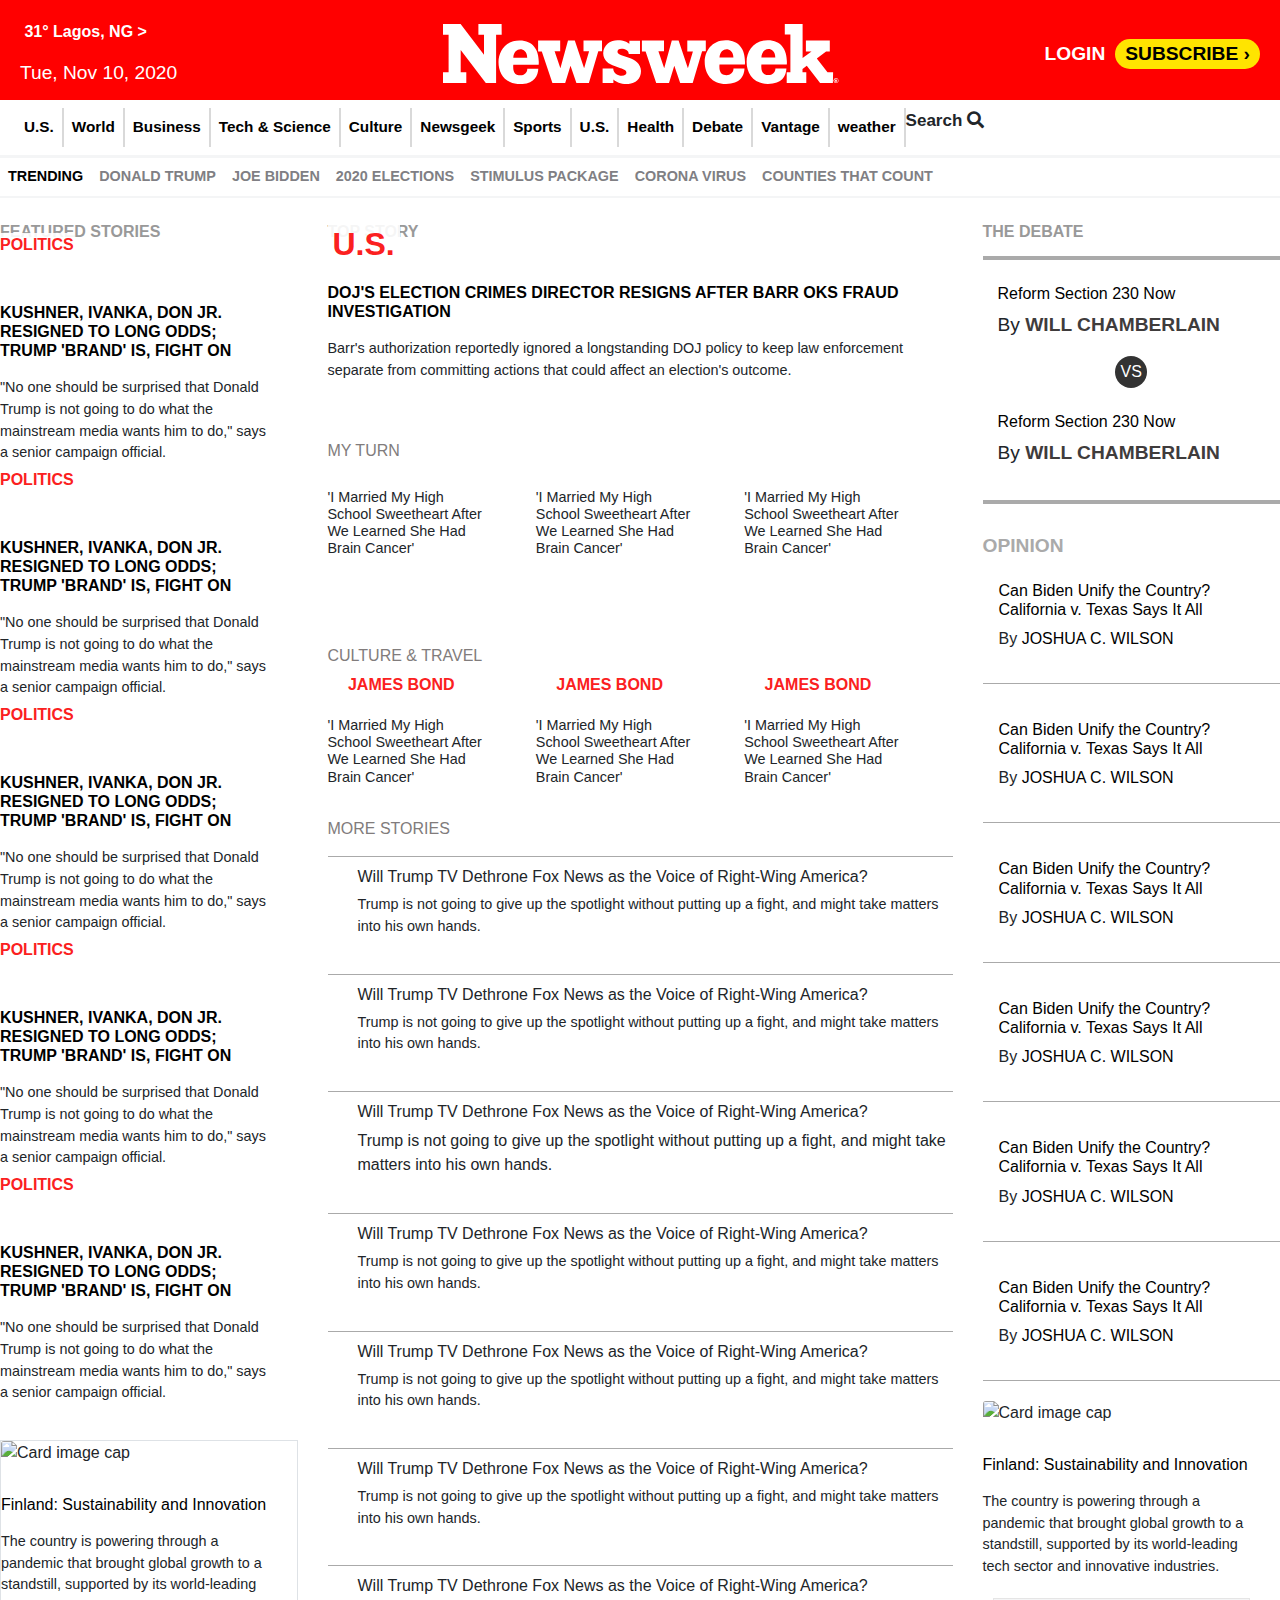
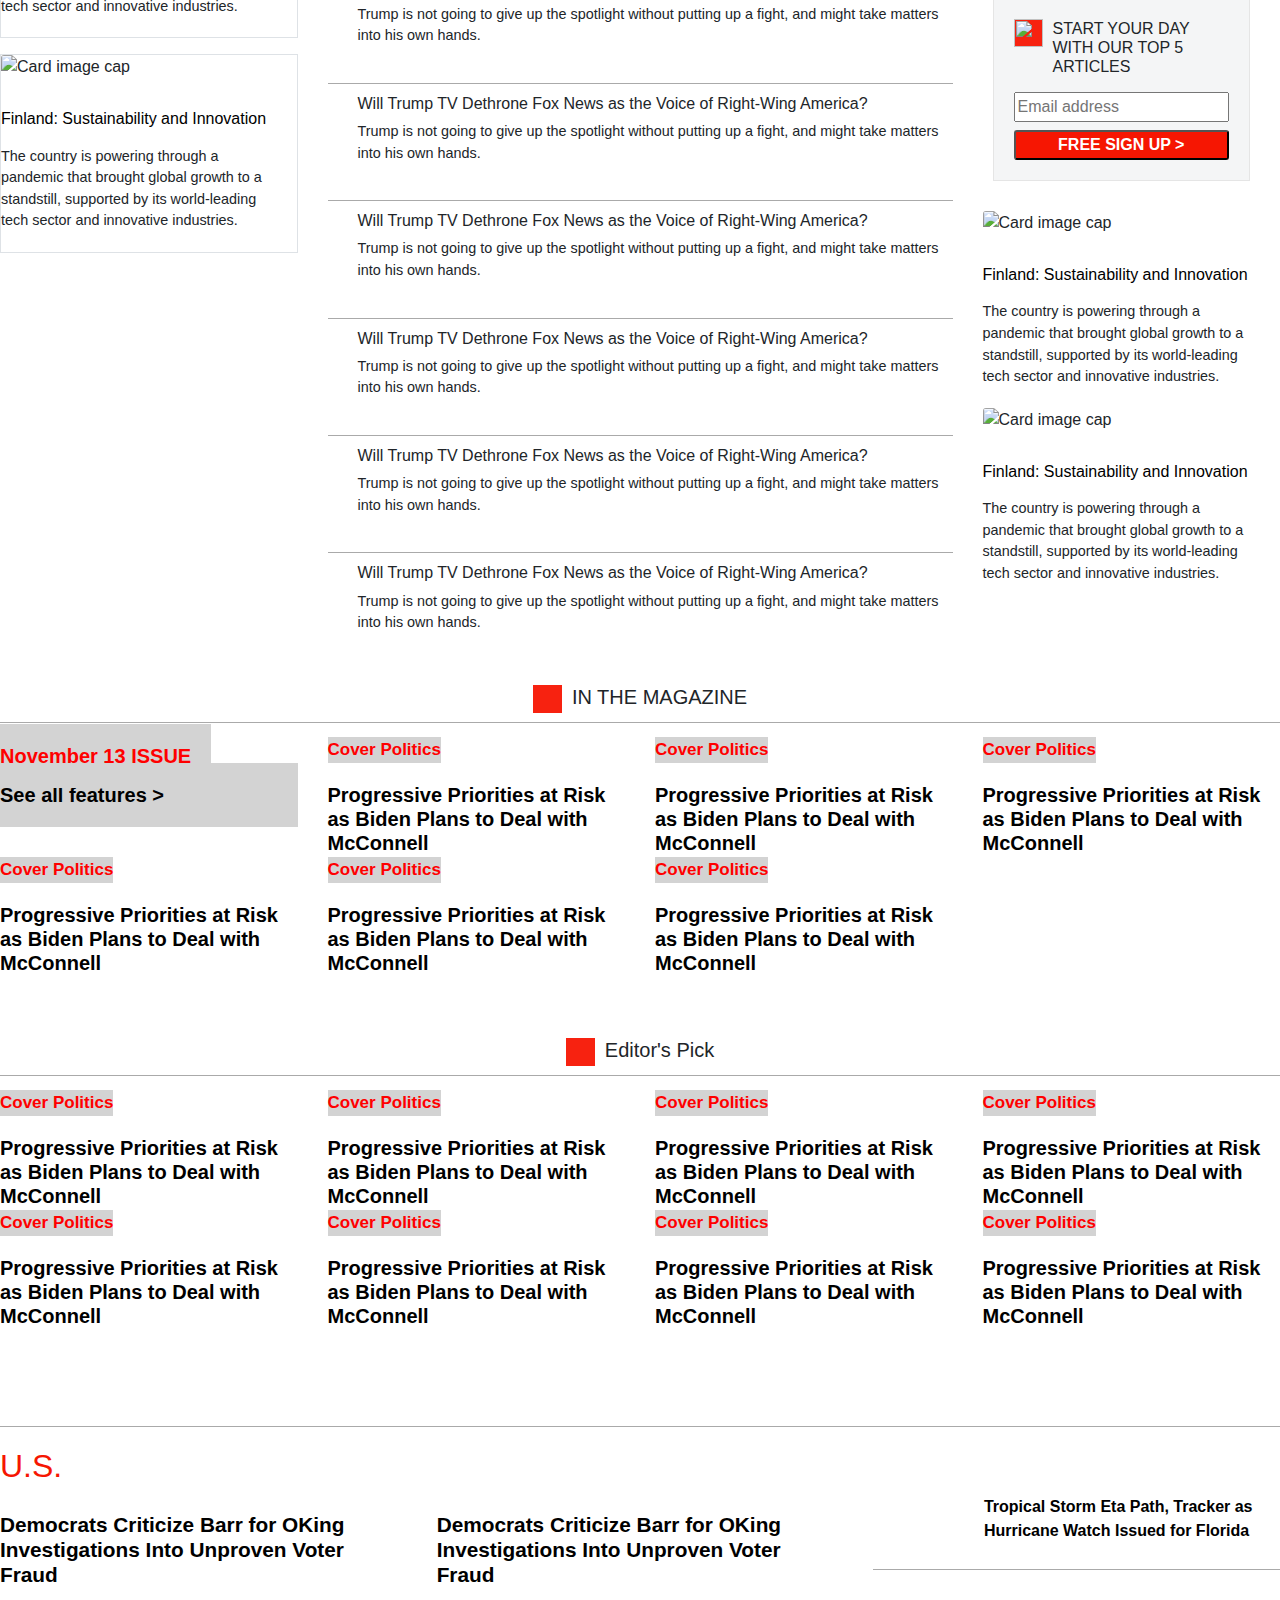
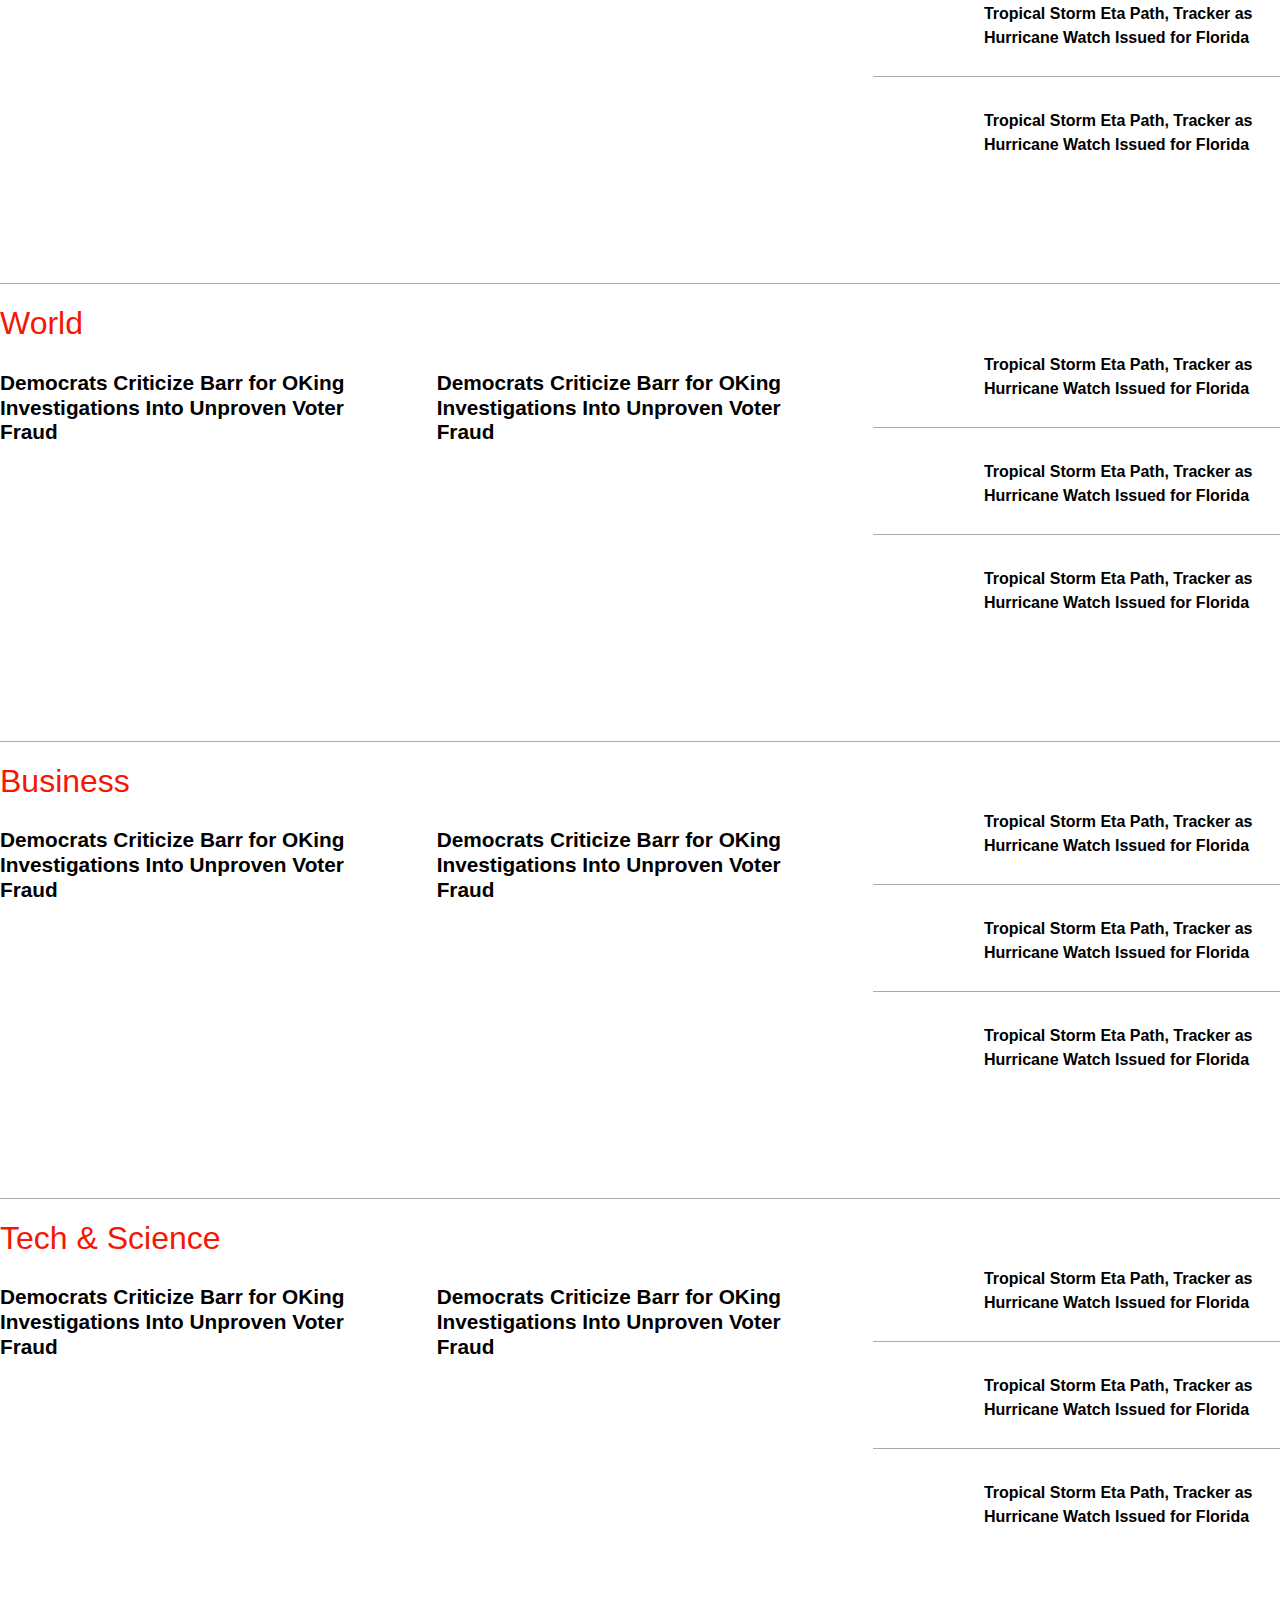
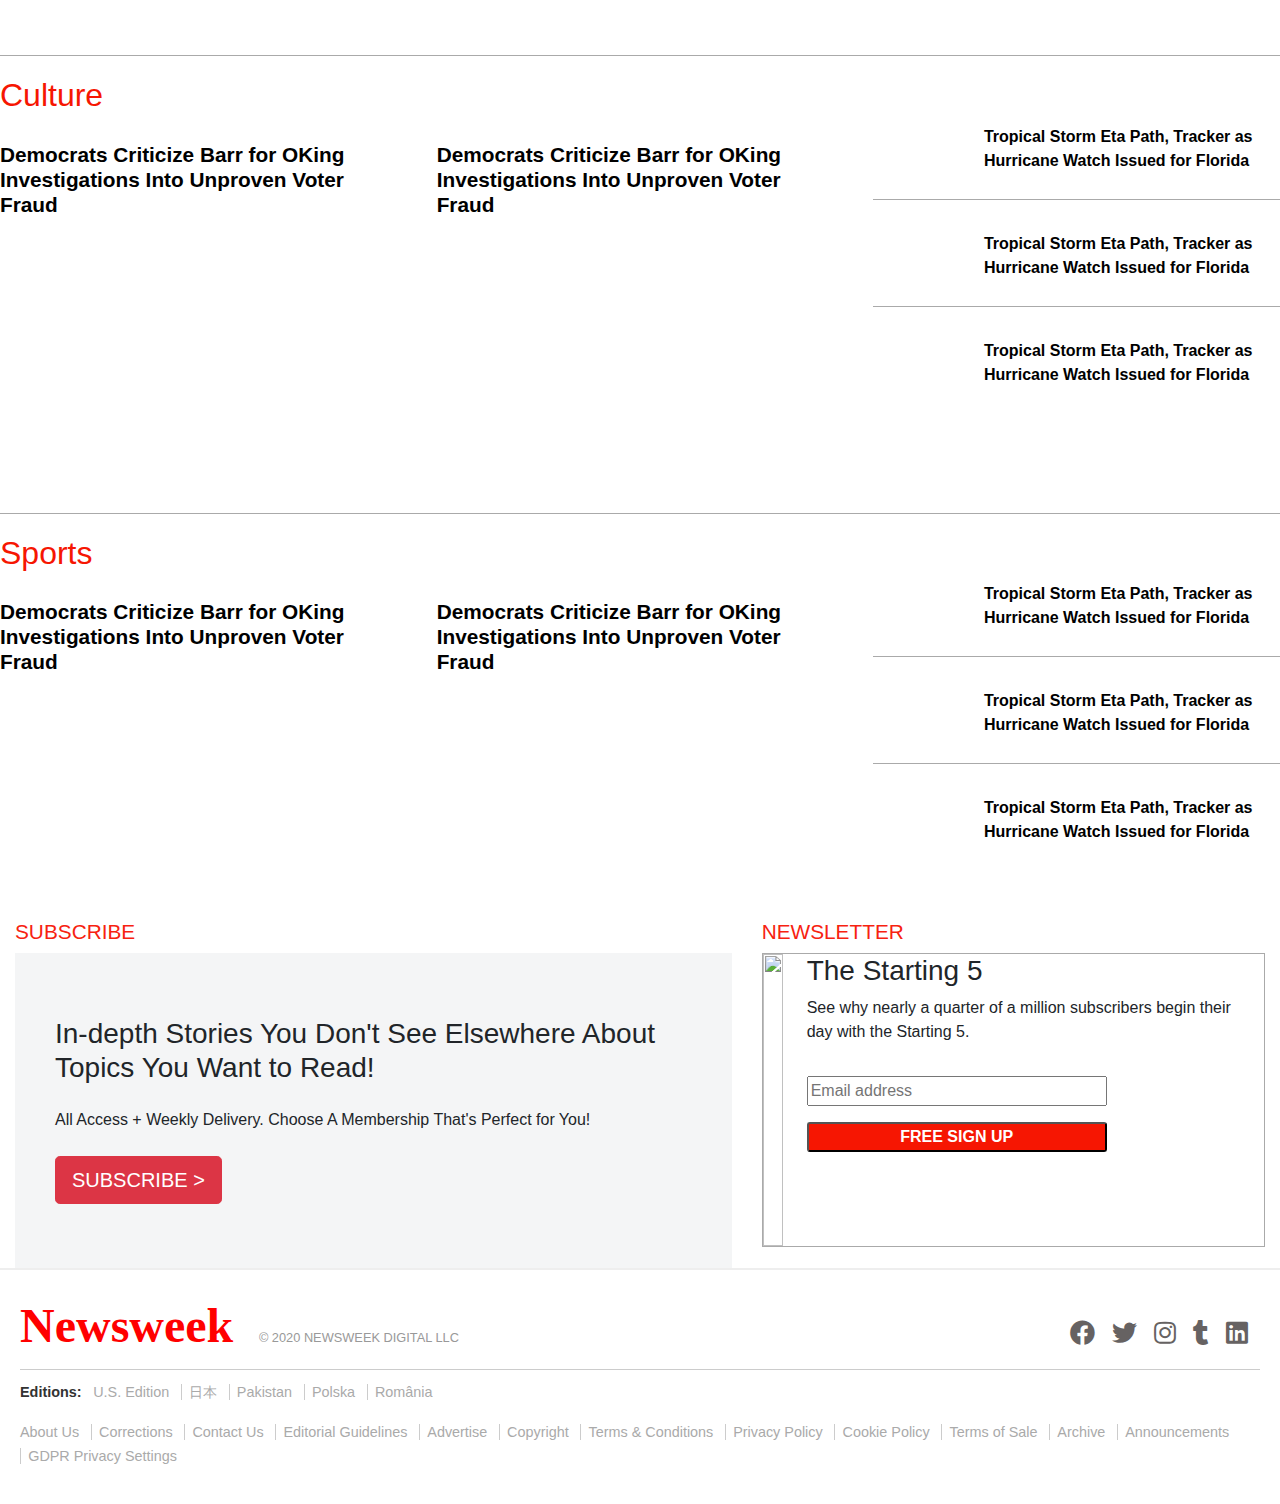
==== commit 98bd48fe: "removed the horizontal scroll" ====
--- a/index.html
+++ b/index.html
@@ -215,7 +215,7 @@
               </div>
               
               <div class="special-card">
-                <div class="card border my-3" style="width: 18rem;">
+                <div class="card border my-3" >
                   <img class="card-img-top" src="https://d.newsweek.com/en/full/1657994/cul-map-otherworldly-banner.webp?w=397&h=397&f=47c67cfe599f41a62cc265fbfd773556" alt="Card image cap">
                   <div class="card-body">
                     <h5 class="card-title"><a href="#"> Finland: Sustainability and Innovation</a></h5>
@@ -223,7 +223,7 @@
                   </div>
                 </div>
 
-                <div class="card border my-3" style="width: 18rem;">
+                <div class="card border my-3" >
                   <img class="card-img-top" src="https://d.newsweek.com/en/full/1657994/cul-map-otherworldly-banner.webp?w=397&h=397&f=47c67cfe599f41a62cc265fbfd773556" alt="Card image cap">
                   <div class="card-body">
                     <h5 class="card-title"><a href="#"> Finland: Sustainability and Innovation</a></h5>
@@ -514,7 +514,7 @@
                 </div>
 
               <div class="mid-card">
-                <div class="card" style="width: 18rem;">
+                <div class="card" >
                   <img class="card-img-top" src="https://d.newsweek.com/en/full/1657994/cul-map-otherworldly-banner.webp?w=397&h=397&f=47c67cfe599f41a62cc265fbfd773556" alt="Card image cap">
                   <div class="card-body">
                     <h5 class="card-title"><a href="#"> Finland: Sustainability and Innovation</a></h5>
@@ -531,7 +531,7 @@
                   <button type="submit">FREE SIGN UP ></button>
                 </form>
                 
-                <div class="card" style="width: 18rem;">
+                <div class="card" >
                   <img class="card-img-top" src="https://d.newsweek.com/en/full/1657994/cul-map-otherworldly-banner.webp?w=397&h=397&f=47c67cfe599f41a62cc265fbfd773556" alt="Card image cap">
                   <div class="card-body">
                     <h5 class="card-title"><a href="#"> Finland: Sustainability and Innovation</a></h5>
@@ -539,7 +539,7 @@
                   </div>
                 </div>
 
-                <div class="card" style="width: 18rem;">
+                <div class="card" >
                   <img class="card-img-top" src="https://d.newsweek.com/en/full/1657994/cul-map-otherworldly-banner.webp?w=397&h=397&f=47c67cfe599f41a62cc265fbfd773556" alt="Card image cap">
                   <div class="card-body">
                     <h5 class="card-title"><a href="#"> Finland: Sustainability and Innovation</a></h5>
@@ -979,7 +979,7 @@
 
     
 
-  <div class="row new-sub">
+  <div class="new-sub">
     <div class="col-md-7 subscribe">
       <h2>Subscribe</h2>
       <div class="d-flex flex-row">
--- a/css/style.css
+++ b/css/style.css
@@ -465,6 +465,11 @@
   color: black;
 }
 
+.new-sub {
+  display: flex;
+  flex-wrap: wrap;
+}
+
 .subscribe h2 {
   color: #f72210;
   font-size: 1.3em;
